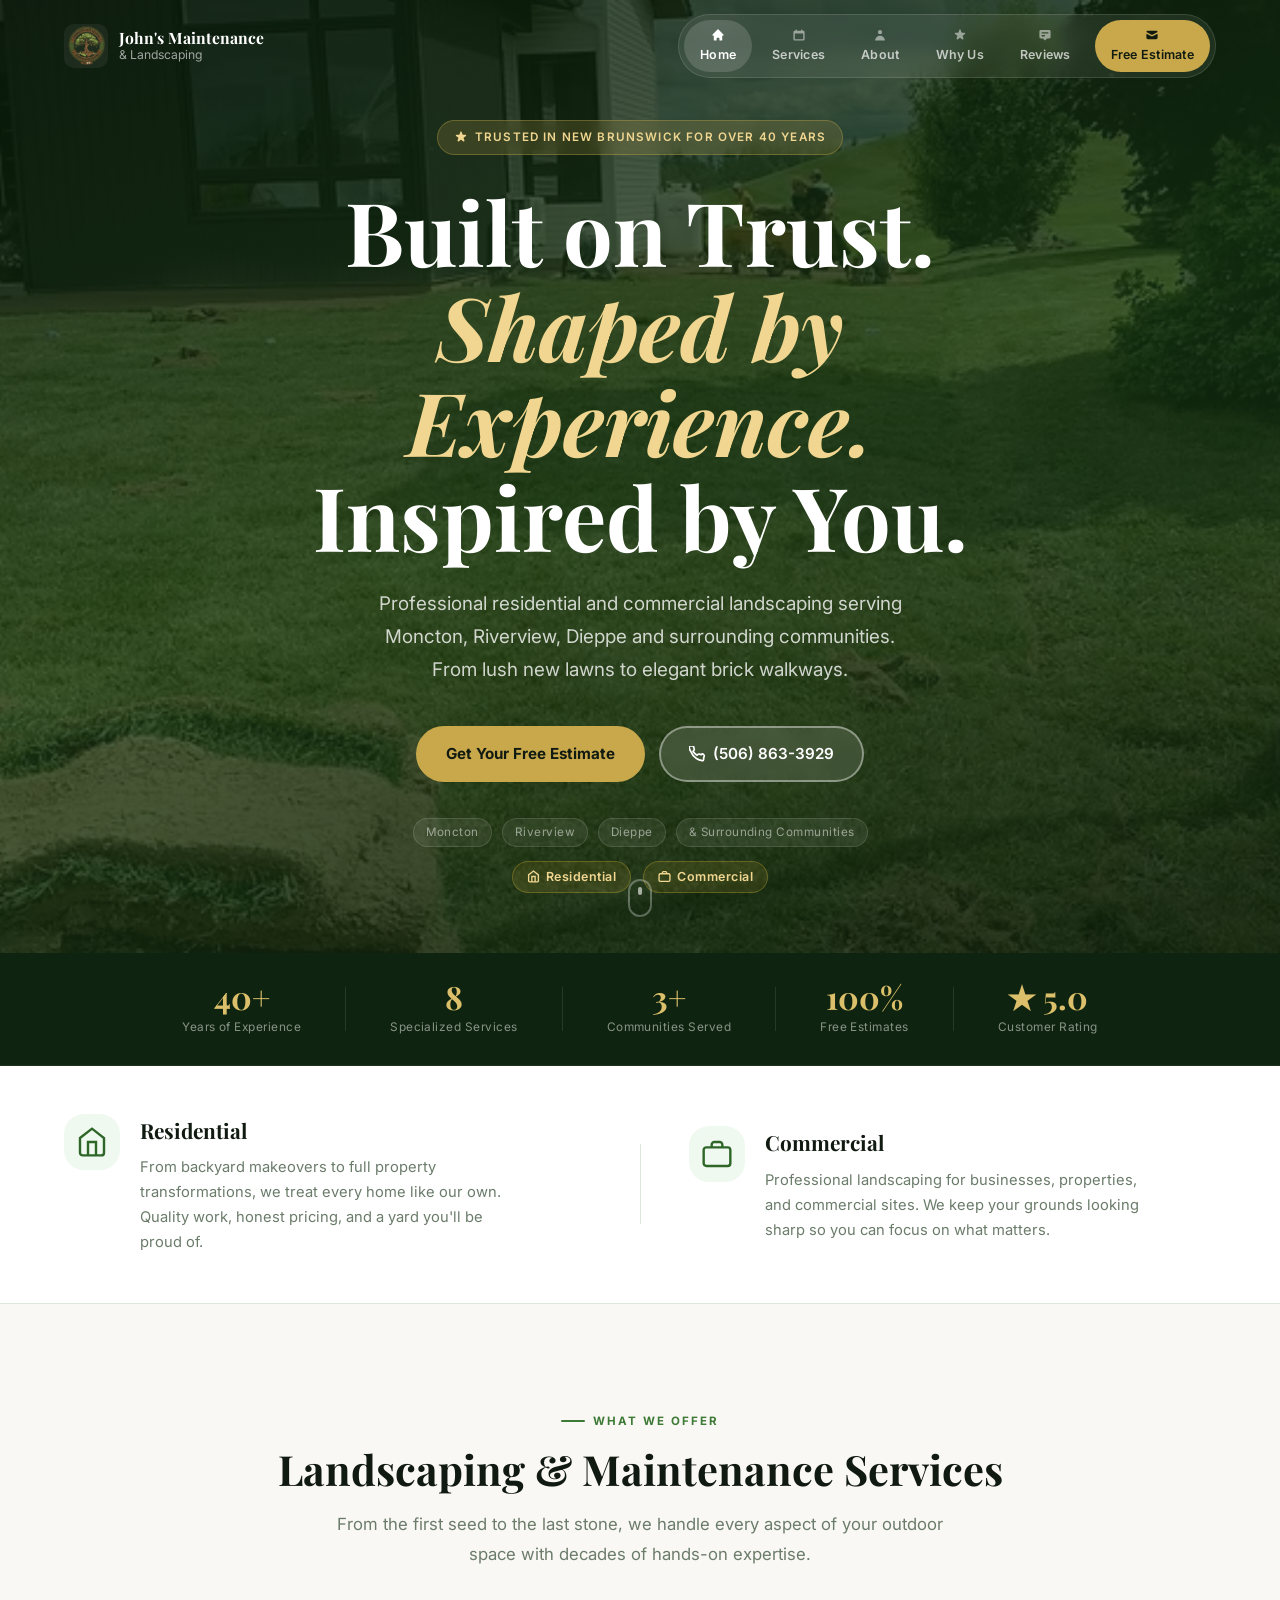
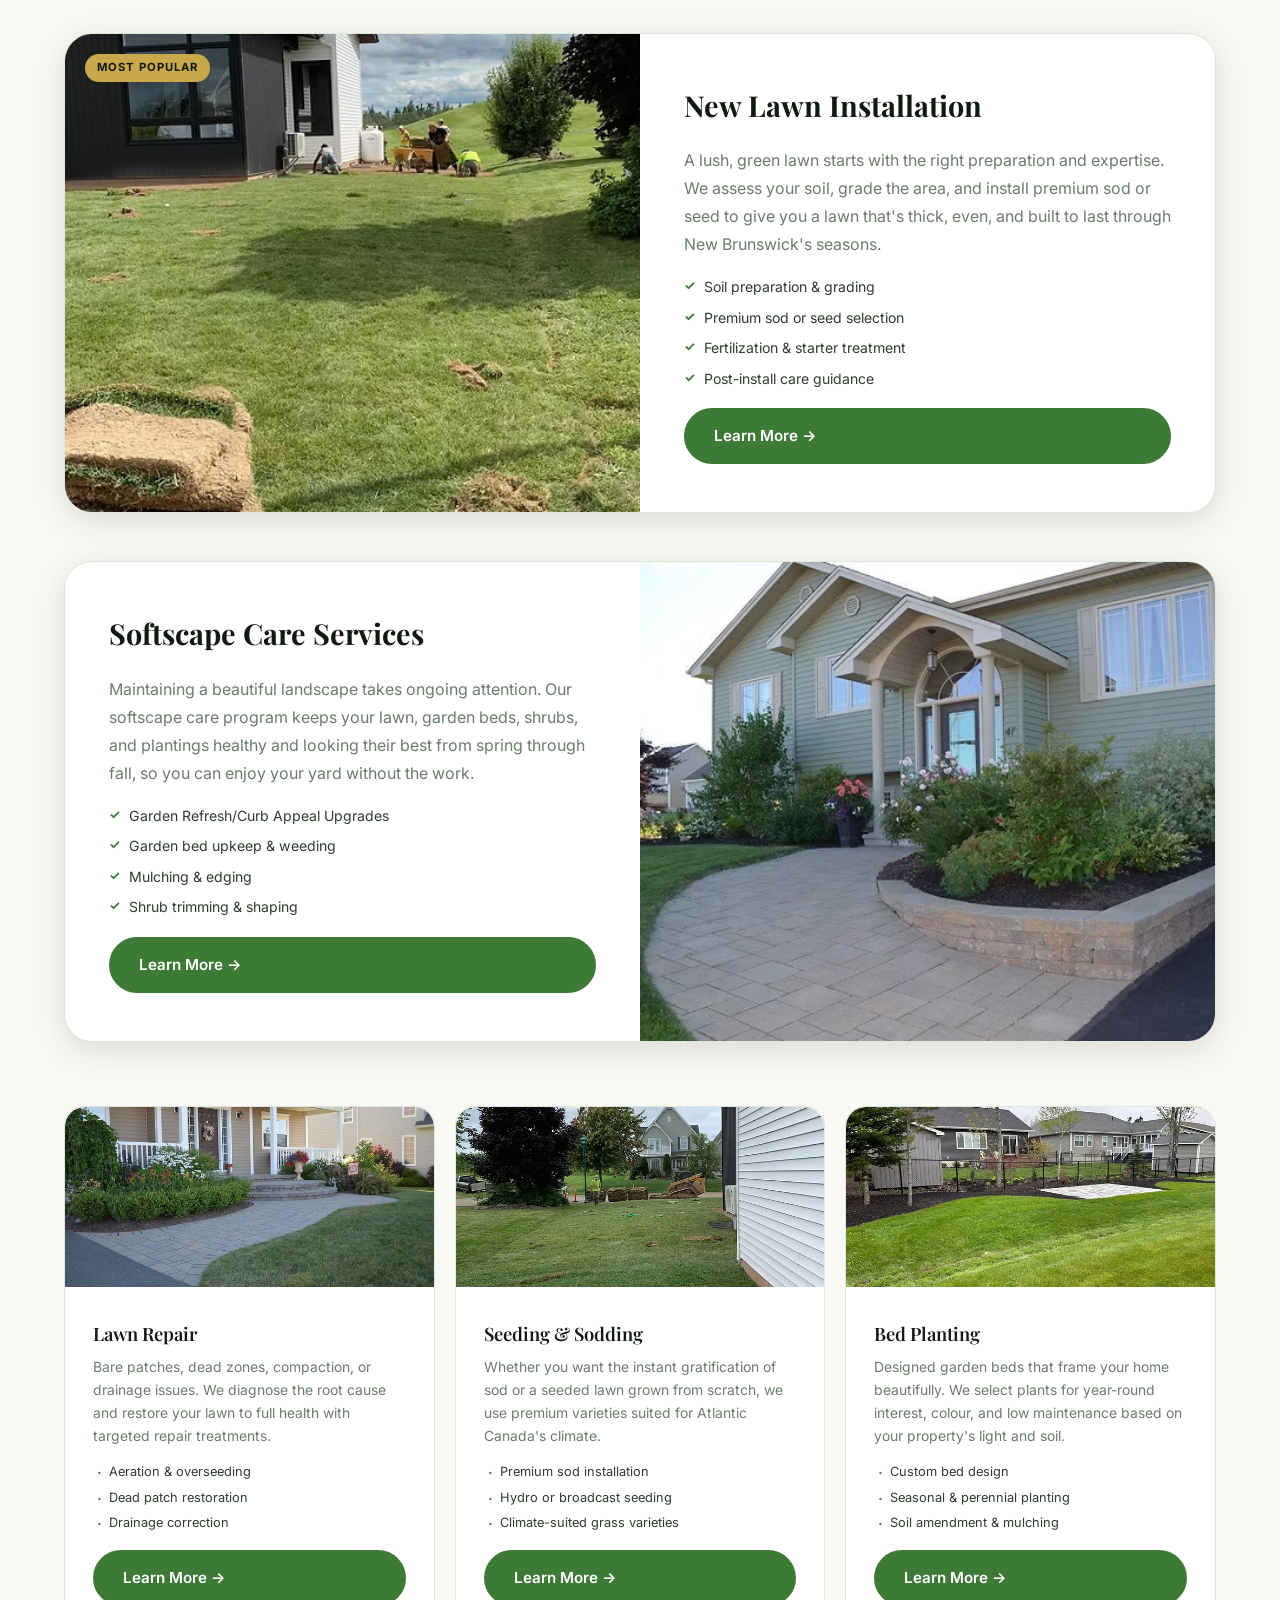
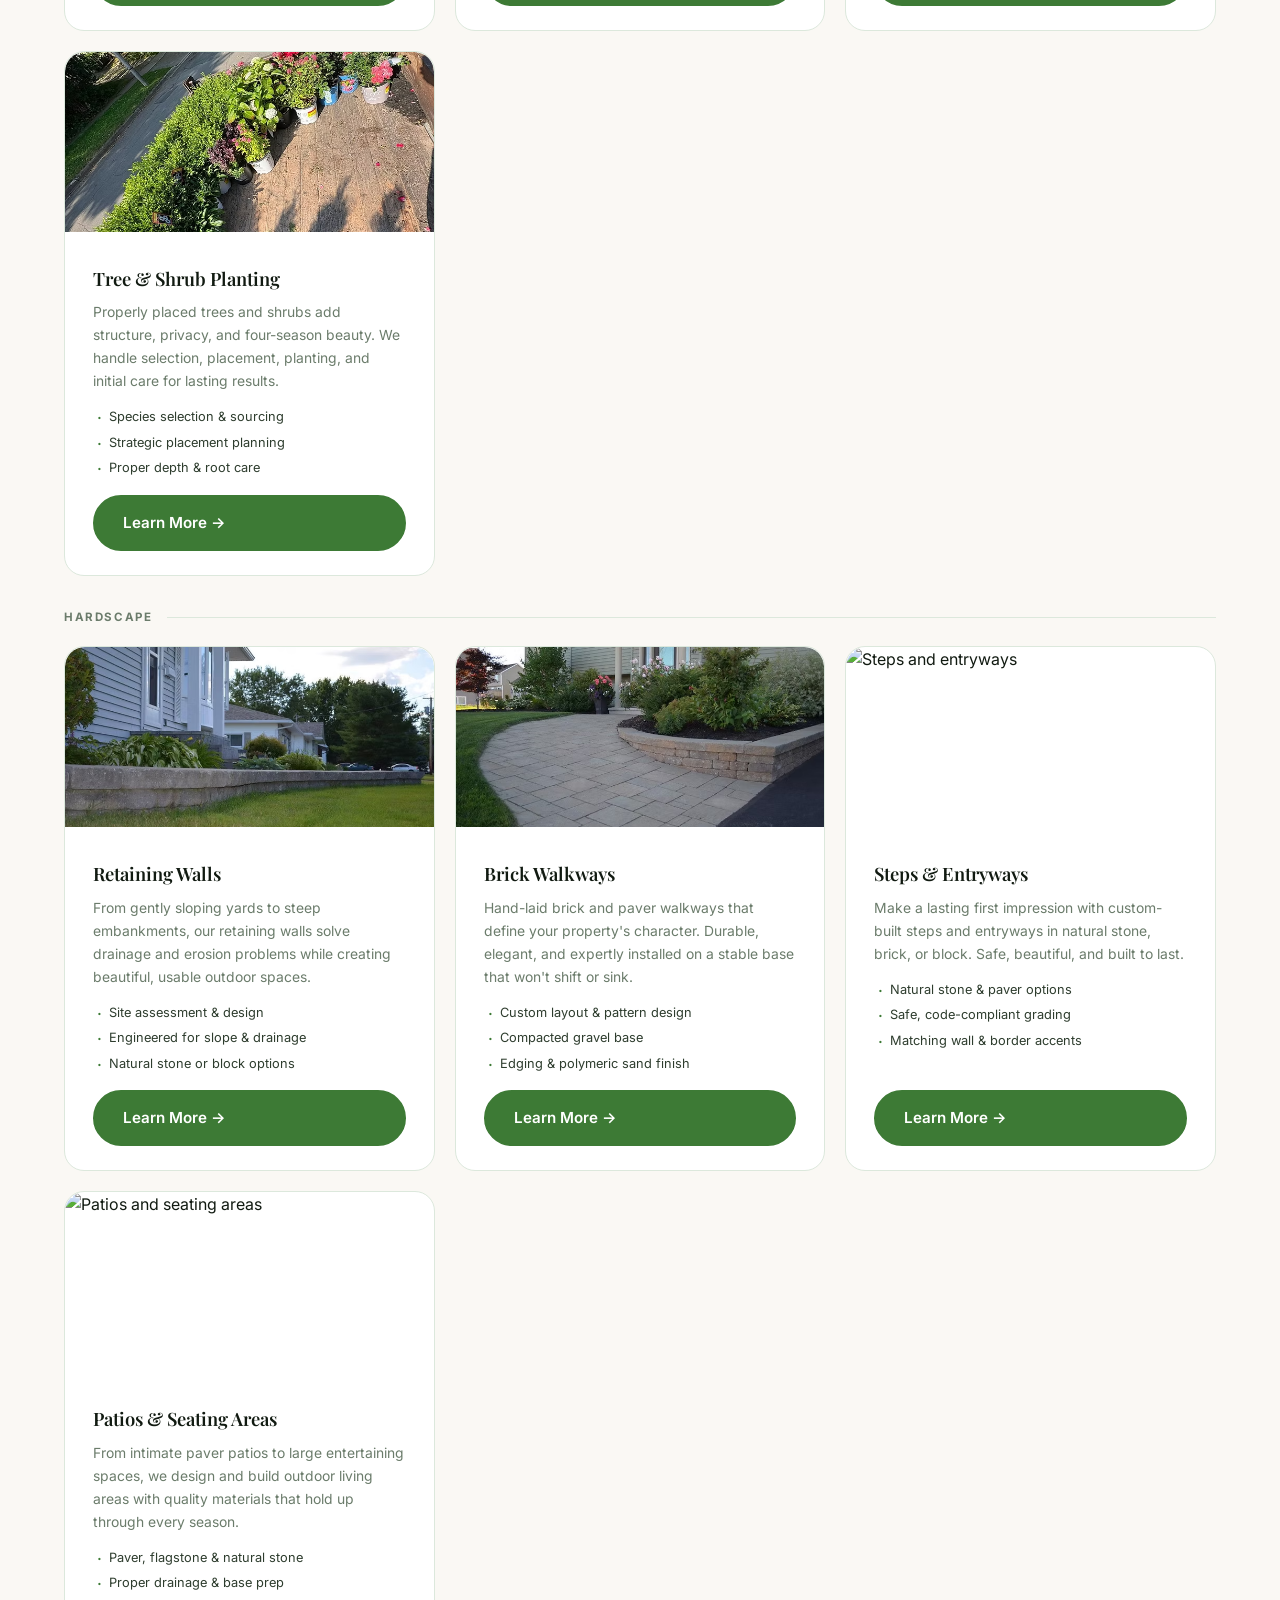
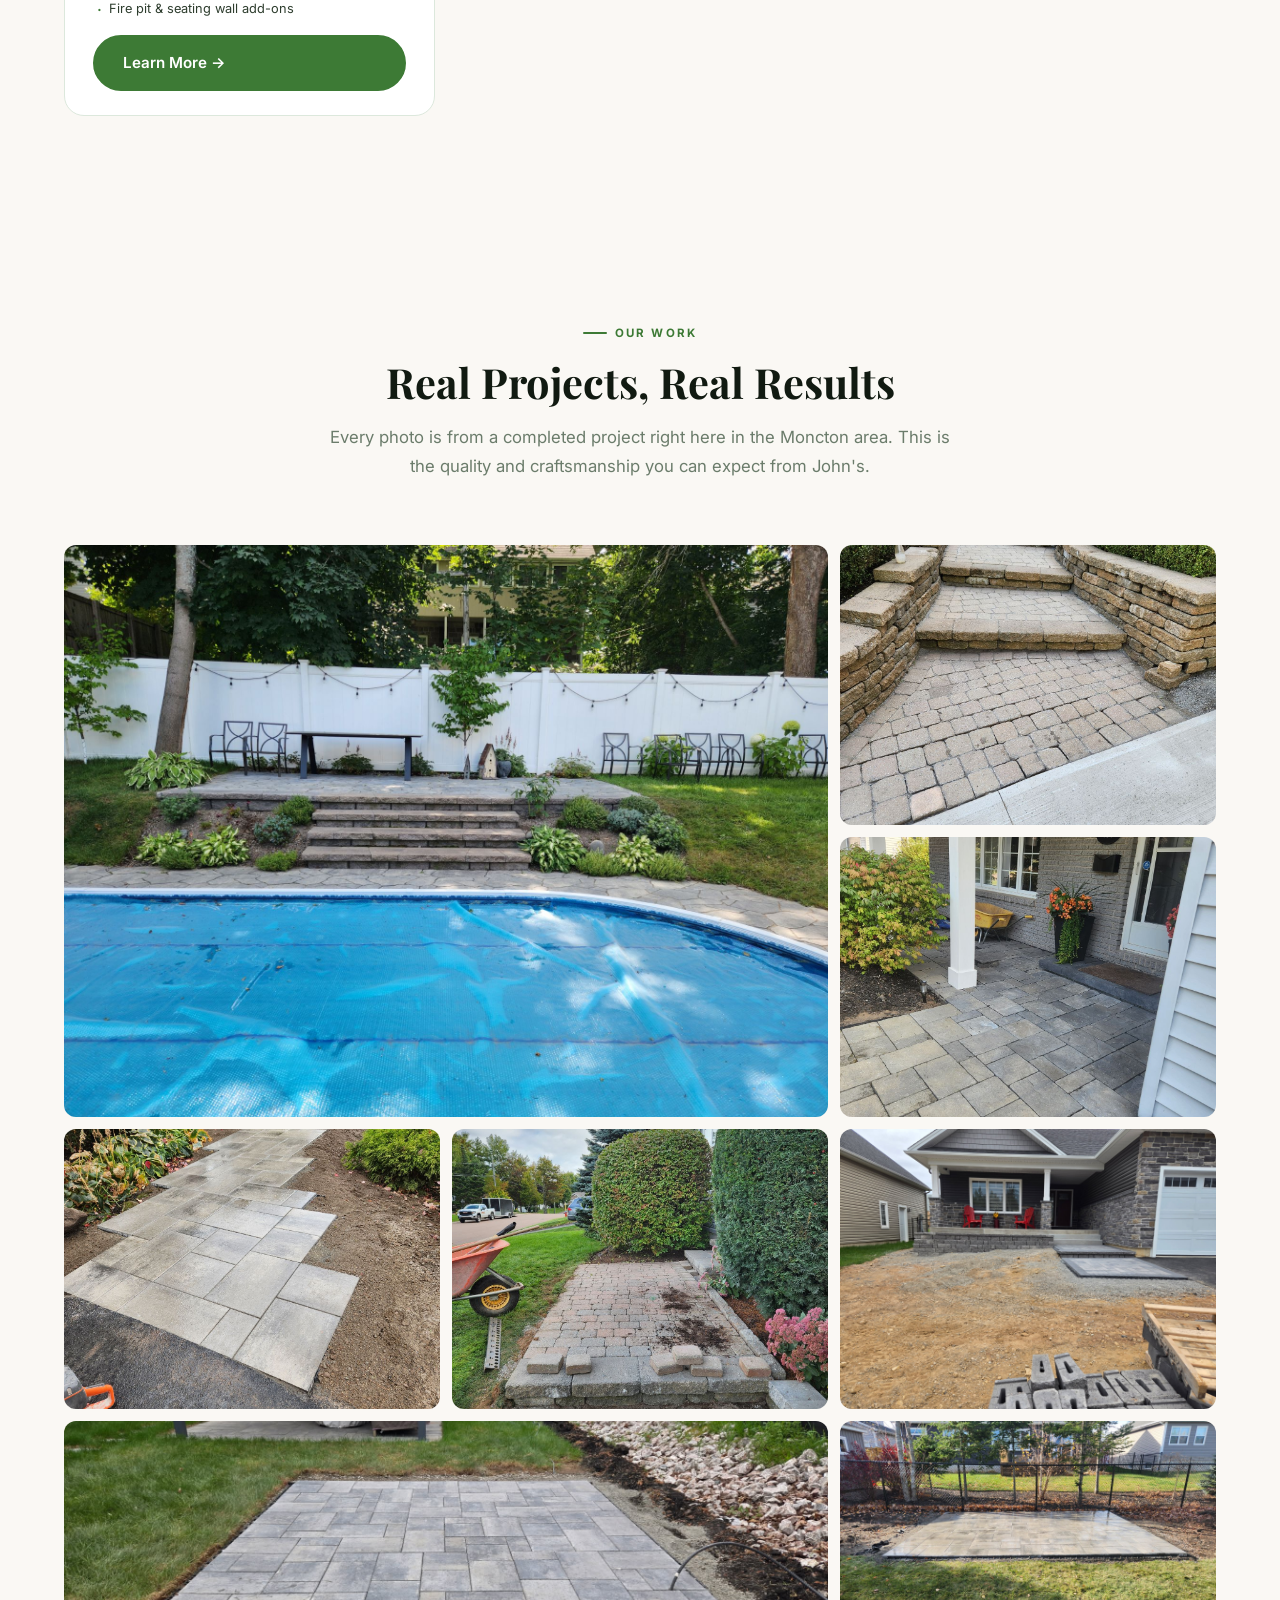
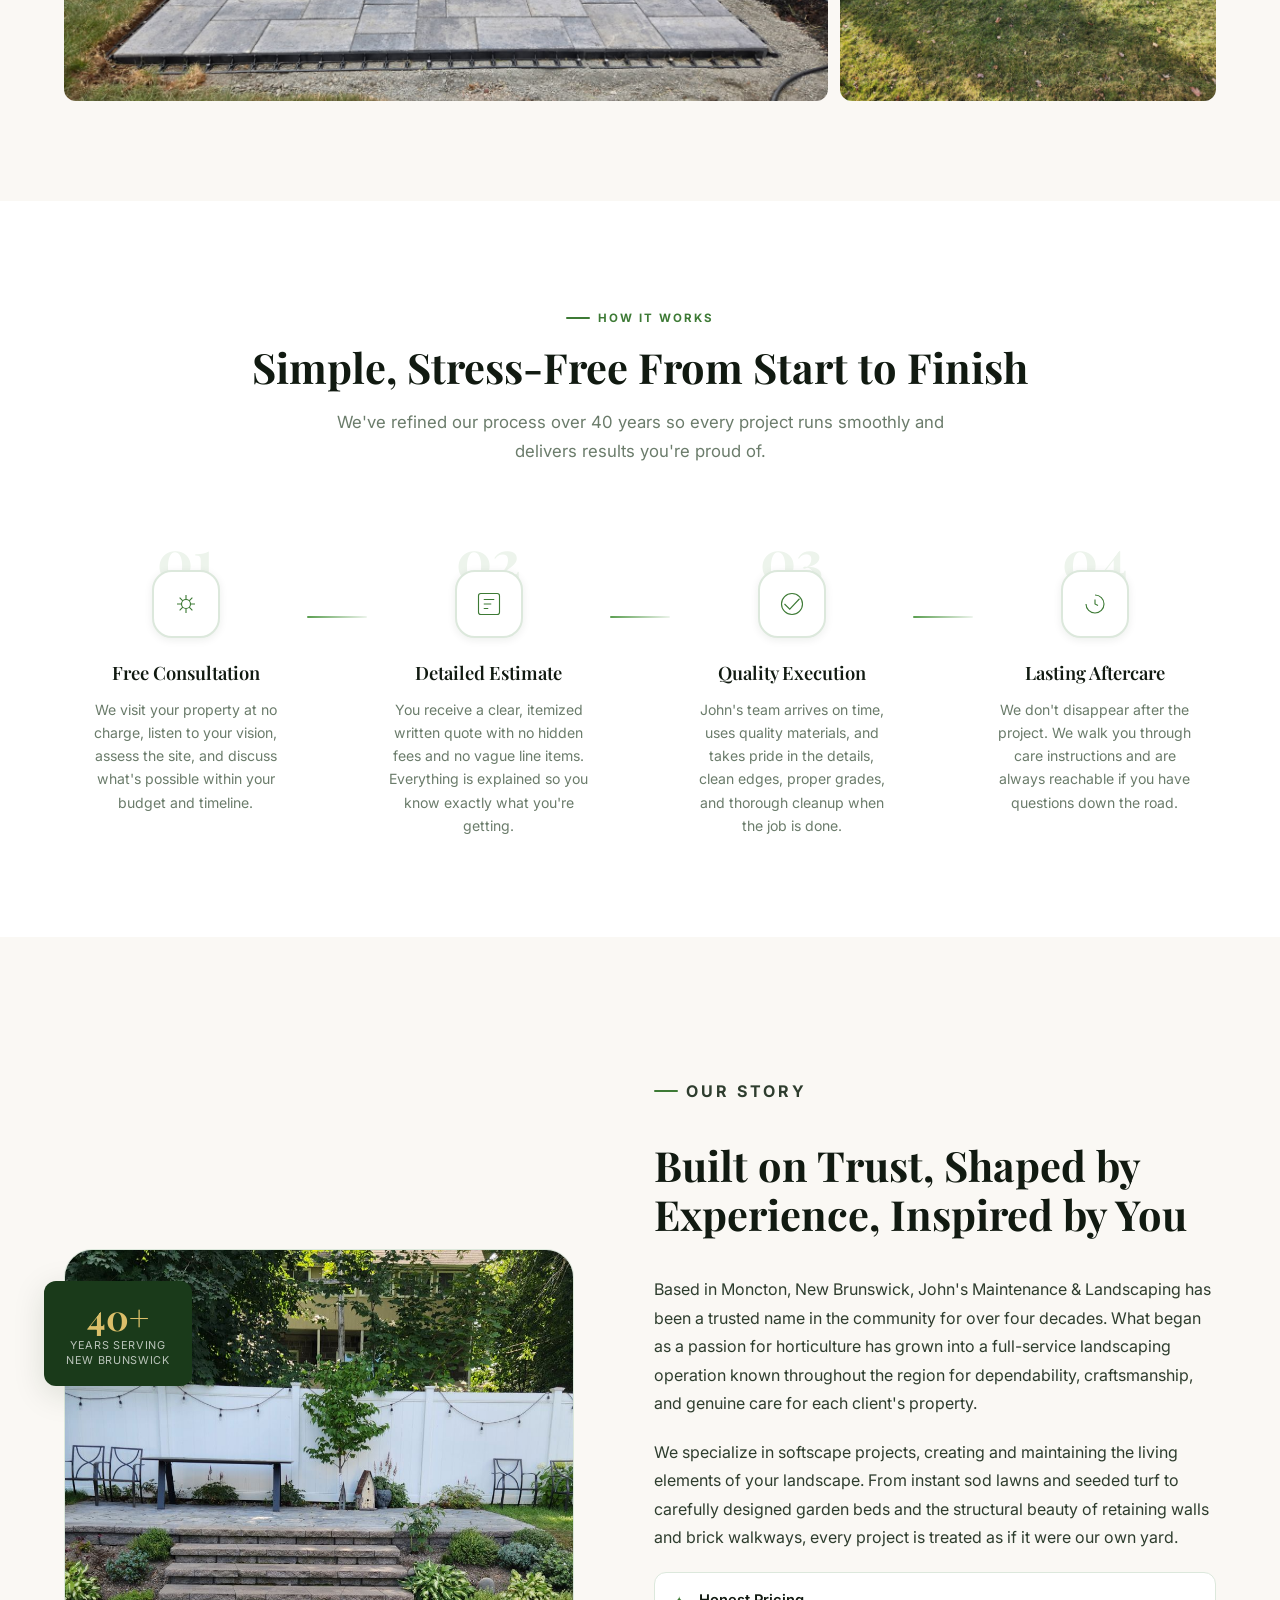
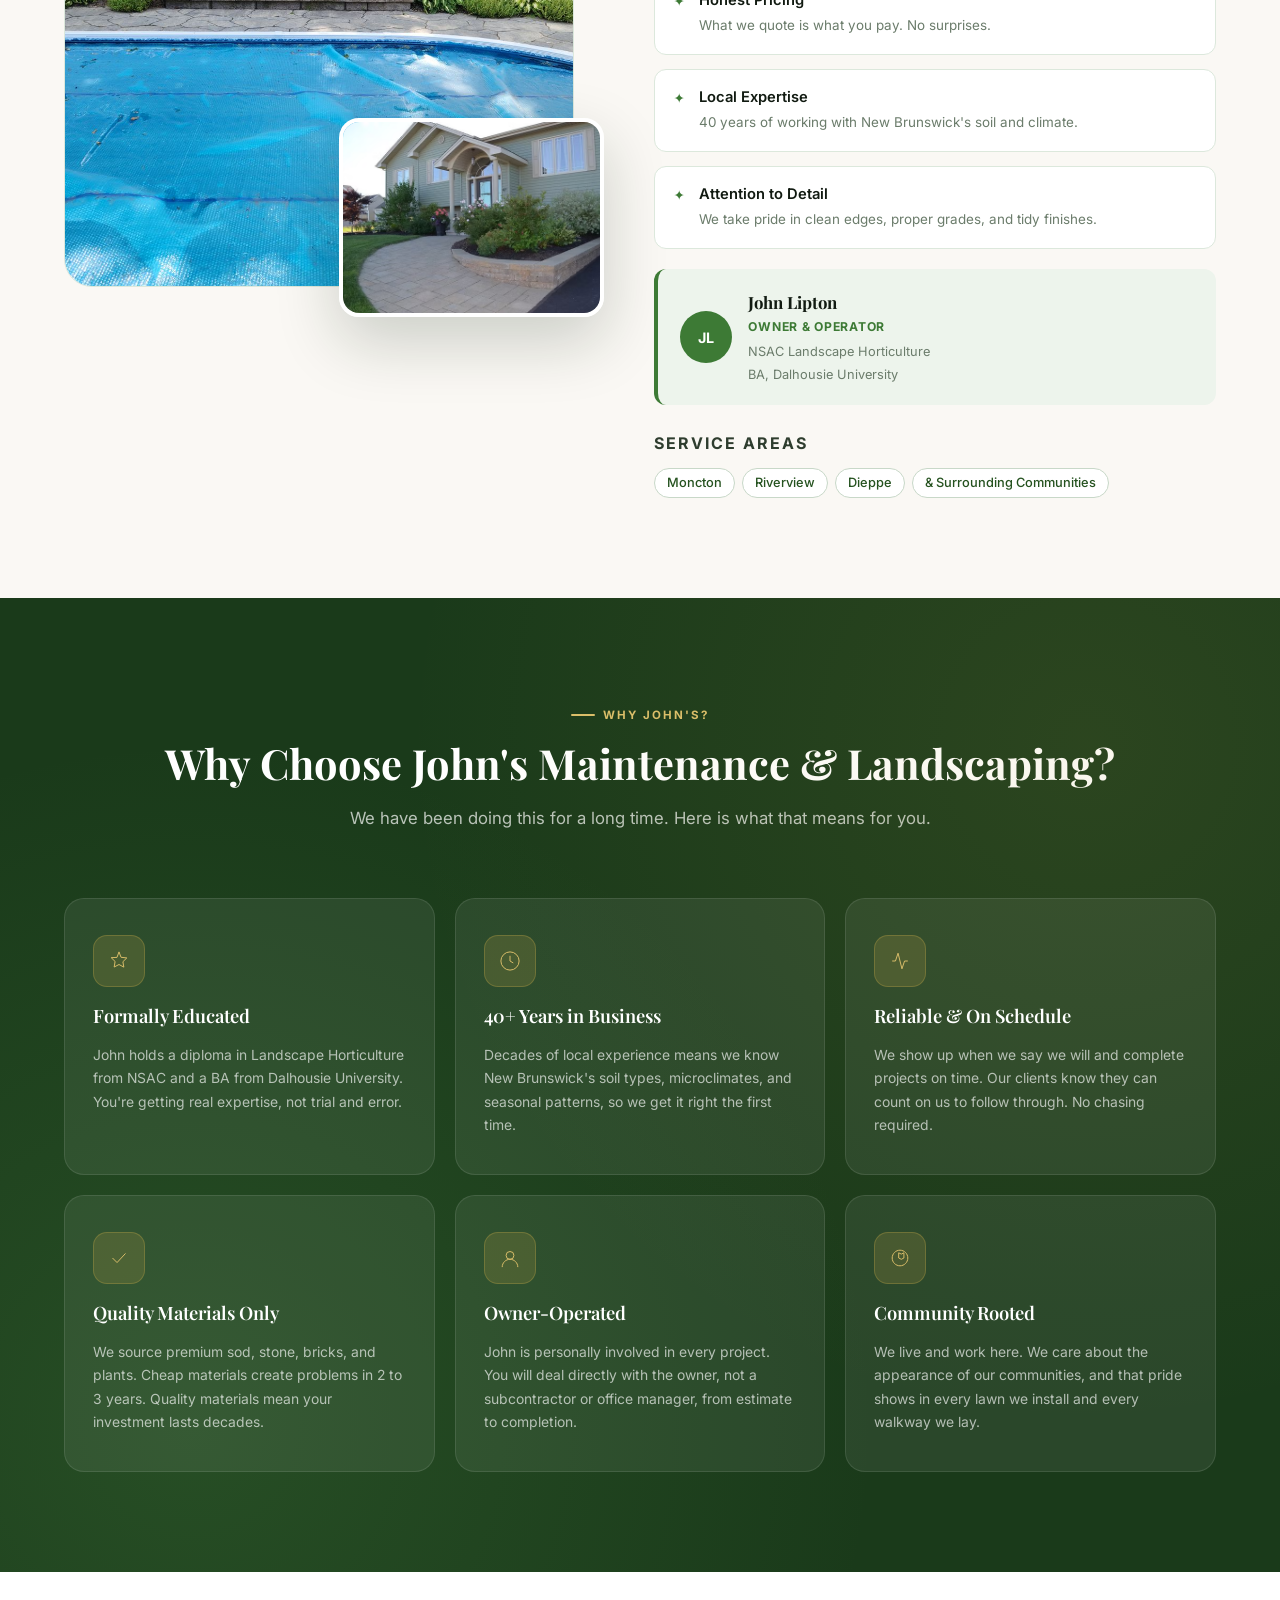
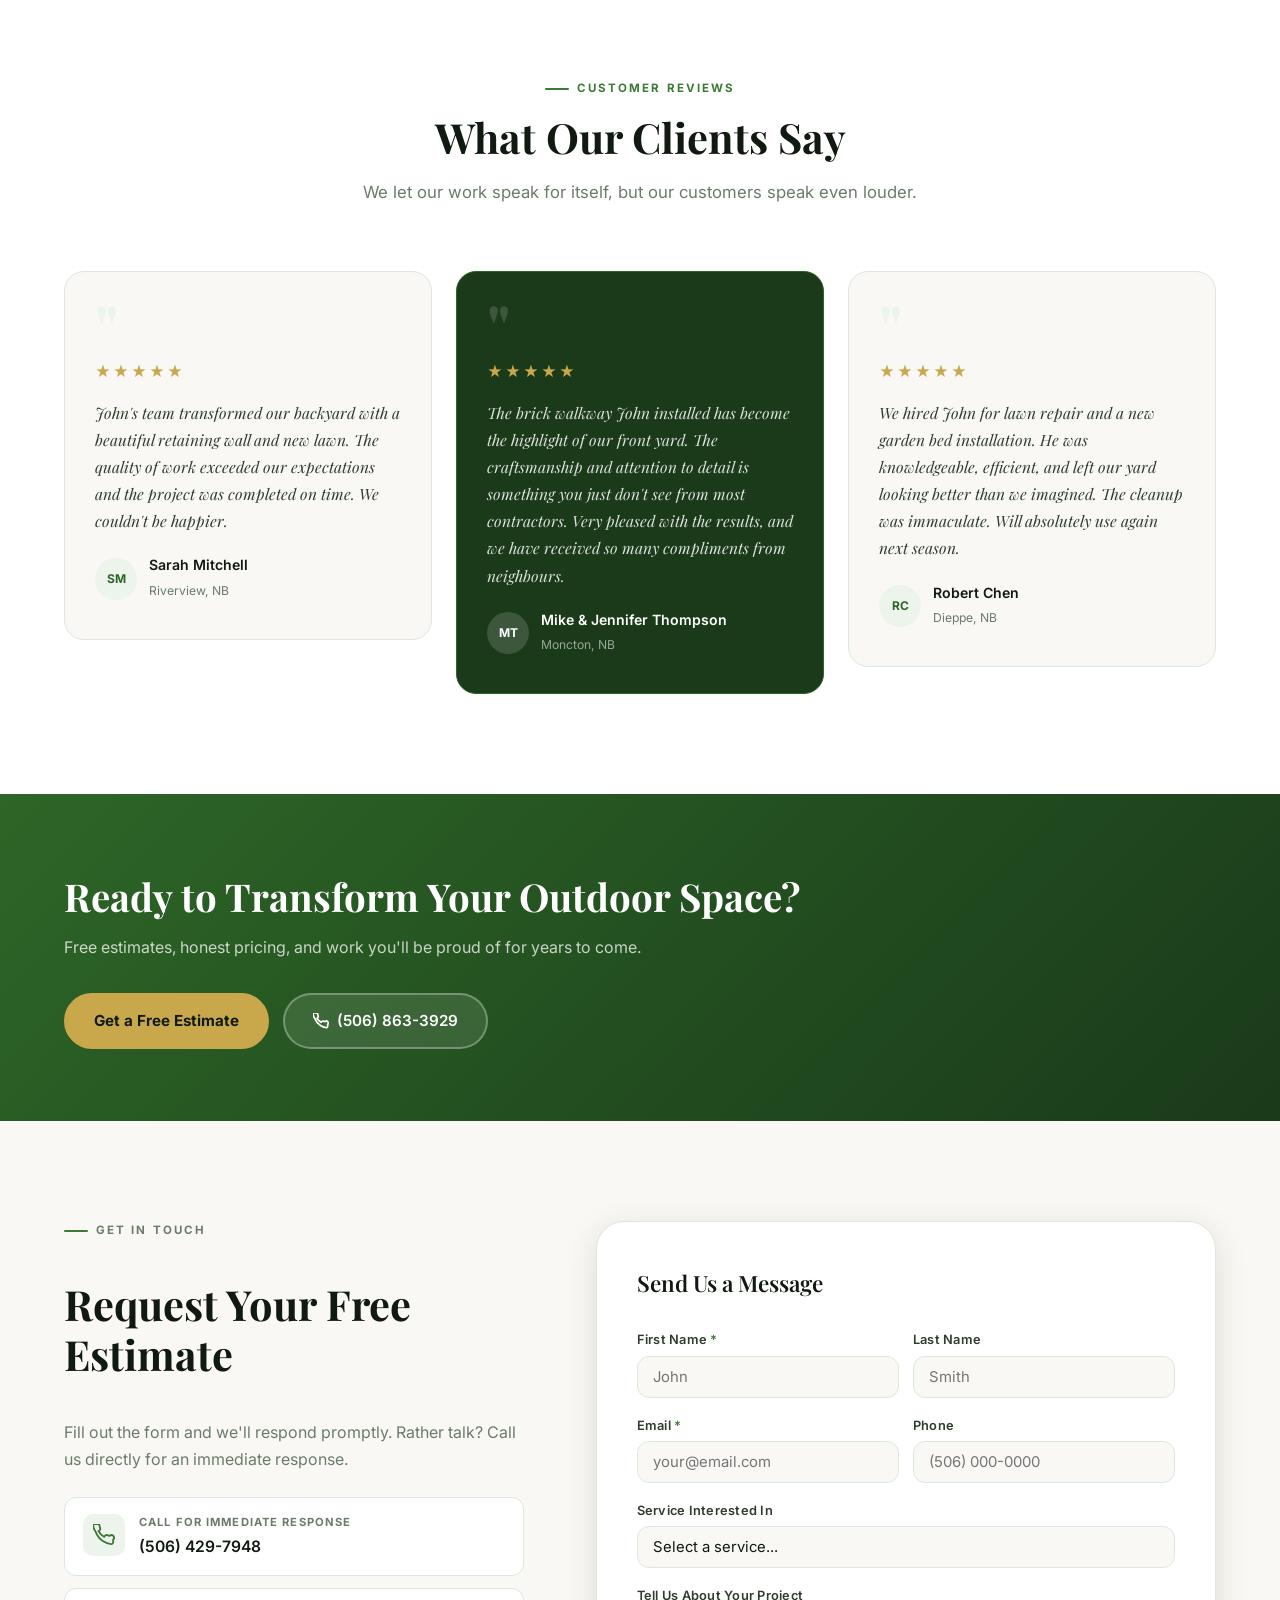
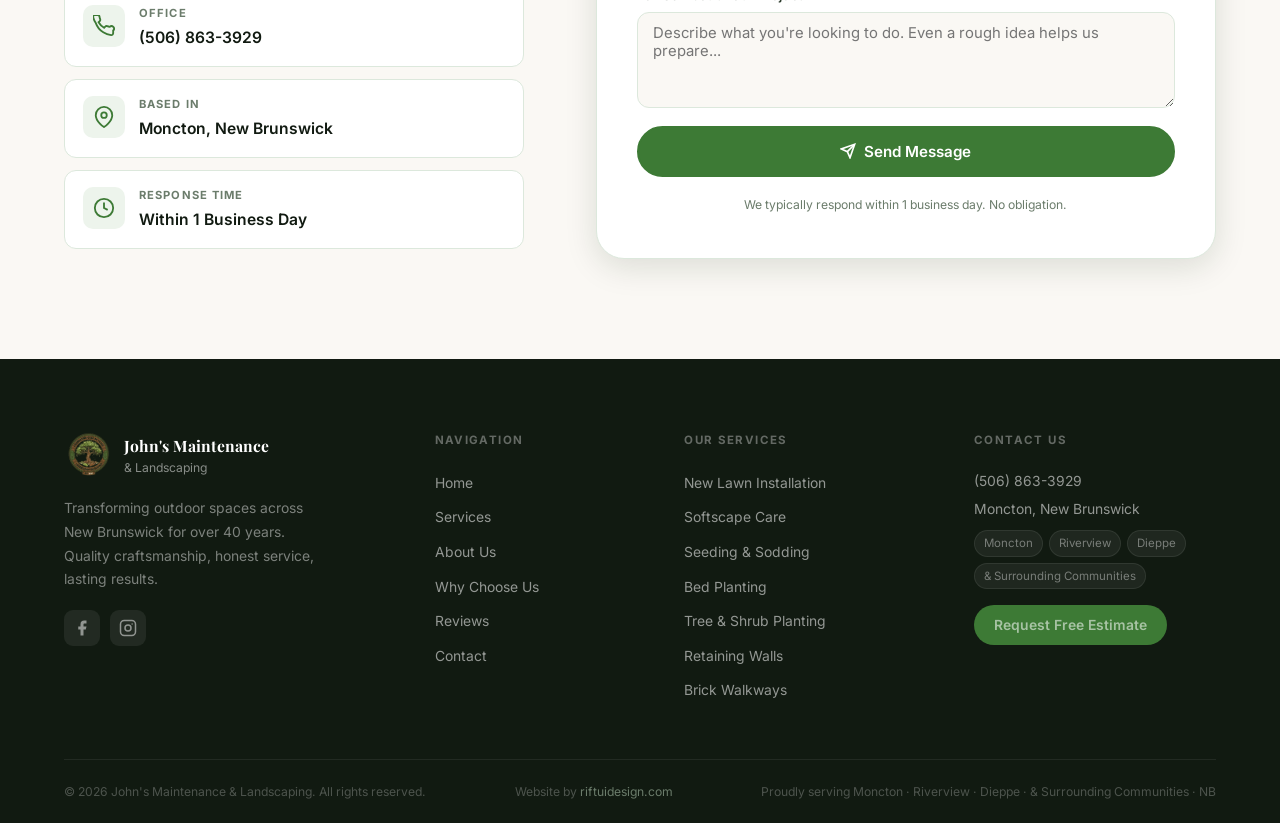
==== index.html @ 5ee64393 "Add real project photo gallery and update about section Adds an 'Our Work' gallery section with all " ====
<!DOCTYPE html>
<html lang="en">
<head>
  <meta charset="UTF-8" /><link rel="icon" type="image/png" href="emblem.png" />
  <meta name="viewport" content="width=device-width, initial-scale=1.0" />
  <title>John's Maintenance & Landscaping | Moncton, NB</title>
  <meta name="description" content="Professional landscaping and maintenance services in Moncton, NB. Over 40 years of experience. Lawn installation, sodding, retaining walls, walkways & more. Call (506) 863-3929." />
  <link rel="preconnect" href="https://fonts.googleapis.com" />
  <link rel="preconnect" href="https://fonts.gstatic.com" crossorigin />
  <link href="https://fonts.googleapis.com/css2?family=Playfair+Display:ital,wght@0,400;0,600;0,700;1,400&family=Inter:wght@300;400;500;600;700&display=swap" rel="stylesheet" />
  <link rel="stylesheet" href="styles.css" />
</head>
<body>

  <!-- ===================== NAVIGATION ===================== -->
  <header class="site-header" id="site-header">
    <div class="nav-wrapper">
      <nav class="nav-container">

        <a href="#home" class="nav-logo">
          <img src="emblem.png" alt="John's Maintenance & Landscaping" class="logo-img" />
          <div class="logo-text">
            <span class="logo-name">John's Maintenance</span>
            <span class="logo-sub">&amp; Landscaping</span>
          </div>
        </a>

        <button class="nav-toggle" id="nav-toggle" aria-label="Toggle menu" aria-expanded="false">
          <span></span><span></span><span></span>
        </button>

        <ul class="nav-links" id="nav-links">
          <li>
            <a href="#home" class="nav-tab" data-tab="home">
              <svg class="tab-icon" viewBox="0 0 20 20" fill="currentColor"><path d="M10.707 2.293a1 1 0 00-1.414 0l-7 7a1 1 0 001.414 1.414L4 10.414V17a1 1 0 001 1h2a1 1 0 001-1v-2a1 1 0 011-1h2a1 1 0 011 1v2a1 1 0 001 1h2a1 1 0 001-1v-6.586l.293.293a1 1 0 001.414-1.414l-7-7z"/></svg>
              <span>Home</span>
            </a>
          </li>
          <li>
            <a href="#services" class="nav-tab" data-tab="services">
              <svg class="tab-icon" viewBox="0 0 20 20" fill="currentColor"><path fill-rule="evenodd" d="M6 2a1 1 0 00-1 1v1H4a2 2 0 00-2 2v10a2 2 0 002 2h12a2 2 0 002-2V6a2 2 0 00-2-2h-1V3a1 1 0 10-2 0v1H7V3a1 1 0 00-1-1zM4 8h12v8H4V8z" clip-rule="evenodd"/></svg>
              <span>Services</span>
            </a>
          </li>
          <li>
            <a href="#about" class="nav-tab" data-tab="about">
              <svg class="tab-icon" viewBox="0 0 20 20" fill="currentColor"><path fill-rule="evenodd" d="M10 9a3 3 0 100-6 3 3 0 000 6zm-7 9a7 7 0 1114 0H3z" clip-rule="evenodd"/></svg>
              <span>About</span>
            </a>
          </li>
          <li>
            <a href="#why-us" class="nav-tab" data-tab="why-us">
              <svg class="tab-icon" viewBox="0 0 20 20" fill="currentColor"><path d="M9.049 2.927c.3-.921 1.603-.921 1.902 0l1.07 3.292a1 1 0 00.95.69h3.462c.969 0 1.371 1.24.588 1.81l-2.8 2.034a1 1 0 00-.364 1.118l1.07 3.292c.3.921-.755 1.688-1.54 1.118l-2.8-2.034a1 1 0 00-1.175 0l-2.8 2.034c-.784.57-1.838-.197-1.539-1.118l1.07-3.292a1 1 0 00-.364-1.118L2.98 8.72c-.783-.57-.38-1.81.588-1.81h3.461a1 1 0 00.951-.69l1.07-3.292z"/></svg>
              <span>Why Us</span>
            </a>
          </li>
          <li>
            <a href="#testimonials" class="nav-tab" data-tab="testimonials">
              <svg class="tab-icon" viewBox="0 0 20 20" fill="currentColor"><path fill-rule="evenodd" d="M18 13V5a2 2 0 00-2-2H4a2 2 0 00-2 2v8a2 2 0 002 2h3l3 3 3-3h3a2 2 0 002-2zM5 7a1 1 0 011-1h8a1 1 0 110 2H6a1 1 0 01-1-1zm1 3a1 1 0 000 2h3a1 1 0 000-2H6z" clip-rule="evenodd"/></svg>
              <span>Reviews</span>
            </a>
          </li>
          <li>
            <a href="#contact" class="nav-tab nav-tab-cta" data-tab="contact">
              <svg class="tab-icon" viewBox="0 0 20 20" fill="currentColor"><path d="M2.003 5.884L10 9.882l7.997-3.998A2 2 0 0016 4H4a2 2 0 00-1.997 1.884z"/><path d="M18 8.118l-8 4-8-4V14a2 2 0 002 2h12a2 2 0 002-2V8.118z"/></svg>
              <span>Free Estimate</span>
            </a>
          </li>
        </ul>

      </nav>
    </div>
  </header>

  <!-- ===================== HERO ===================== -->
  <section class="hero" id="home">
    <div class="hero-bg">
      <img src="proffesionallawninstallation.avif" alt="Professional lawn installation" class="hero-bg-img" />
    </div>
    <div class="hero-overlay"></div>
    <div class="hero-content">
      <div class="hero-badge">
        <svg width="14" height="14" viewBox="0 0 20 20" fill="currentColor"><path d="M9.049 2.927c.3-.921 1.603-.921 1.902 0l1.07 3.292a1 1 0 00.95.69h3.462c.969 0 1.371 1.24.588 1.81l-2.8 2.034a1 1 0 00-.364 1.118l1.07 3.292c.3.921-.755 1.688-1.54 1.118l-2.8-2.034a1 1 0 00-1.175 0l-2.8 2.034c-.784.57-1.838-.197-1.539-1.118l1.07-3.292a1 1 0 00-.364-1.118L2.98 8.72c-.783-.57-.38-1.81.588-1.81h3.461a1 1 0 00.951-.69l1.07-3.292z"/></svg>
        Trusted in New Brunswick for Over 40 Years
      </div>
      <h1 class="hero-title">Built on Trust.<br /><em>Shaped by Experience.</em><br />Inspired by You.</h1>
      <p class="hero-subtitle">Professional residential and commercial landscaping serving Moncton, Riverview, Dieppe and surrounding communities. From lush new lawns to elegant brick walkways.</p>
      <div class="hero-actions">
        <a href="#contact" class="btn btn-gold">Get Your Free Estimate</a>
        <a href="tel:5068633929" class="btn btn-glass">
          <svg width="16" height="16" viewBox="0 0 24 24" fill="none" stroke="currentColor" stroke-width="2.5"><path d="M22 16.92v3a2 2 0 01-2.18 2 19.79 19.79 0 01-8.63-3.07A19.5 19.5 0 013.07 8.81 19.79 19.79 0 01.12 2.2 2 2 0 012.1 0h3a2 2 0 012 1.72c.127.96.361 1.903.7 2.81a2 2 0 01-.45 2.11L6.09 7.91a16 16 0 006 6l1.27-1.27a2 2 0 012.11-.45c.907.339 1.85.573 2.81.7A2 2 0 0122 16.92z"/></svg>
          (506) 863-3929
        </a>
      </div>
      <div class="hero-areas">
        <span>Moncton</span>
        <span>Riverview</span>
        <span>Dieppe</span>
        <span>& Surrounding Communities</span>
      </div>
      <div class="hero-client-types">
        <span class="hero-client-pill">
          <svg width="13" height="13" viewBox="0 0 24 24" fill="none" stroke="currentColor" stroke-width="2.5"><path d="M3 9l9-7 9 7v11a2 2 0 01-2 2H5a2 2 0 01-2-2z"/><polyline points="9 22 9 12 15 12 15 22"/></svg>
          Residential
        </span>
        <span class="hero-client-pill">
          <svg width="13" height="13" viewBox="0 0 24 24" fill="none" stroke="currentColor" stroke-width="2.5"><rect x="2" y="7" width="20" height="14" rx="2"/><path d="M16 7V5a2 2 0 00-2-2h-4a2 2 0 00-2 2v2"/></svg>
          Commercial
        </span>
      </div>
    </div>
    <div class="hero-scroll" aria-hidden="true">
      <div class="scroll-mouse"><div class="scroll-dot"></div></div>
    </div>
  </section>

  <!-- ===================== STATS BAR ===================== -->
  <div class="stats-bar">
    <div class="container">
      <div class="stats-grid">
        <div class="stat">
          <span class="stat-num">40+</span>
          <span class="stat-label">Years of Experience</span>
        </div>
        <div class="stat-sep"></div>
        <div class="stat">
          <span class="stat-num">8</span>
          <span class="stat-label">Specialized Services</span>
        </div>
        <div class="stat-sep"></div>
        <div class="stat">
          <span class="stat-num">3+</span>
          <span class="stat-label">Communities Served</span>
        </div>
        <div class="stat-sep"></div>
        <div class="stat">
          <span class="stat-num">100%</span>
          <span class="stat-label">Free Estimates</span>
        </div>
        <div class="stat-sep"></div>
        <div class="stat">
          <span class="stat-num">★ 5.0</span>
          <span class="stat-label">Customer Rating</span>
        </div>
      </div>
    </div>
  </div>

  <!-- ===================== RESIDENTIAL & COMMERCIAL ===================== -->
  <div class="rc-banner">
    <div class="container">
      <div class="rc-grid">
        <div class="rc-card">
          <div class="rc-icon">
            <svg width="32" height="32" viewBox="0 0 24 24" fill="none" stroke="currentColor" stroke-width="1.8"><path d="M3 9l9-7 9 7v11a2 2 0 01-2 2H5a2 2 0 01-2-2z"/><polyline points="9 22 9 12 15 12 15 22"/></svg>
          </div>
          <div class="rc-text">
            <h3>Residential</h3>
            <p>From backyard makeovers to full property transformations, we treat every home like our own. Quality work, honest pricing, and a yard you'll be proud of.</p>
          </div>
        </div>
        <div class="rc-divider"></div>
        <div class="rc-card">
          <div class="rc-icon">
            <svg width="32" height="32" viewBox="0 0 24 24" fill="none" stroke="currentColor" stroke-width="1.8"><rect x="2" y="7" width="20" height="14" rx="2"/><path d="M16 7V5a2 2 0 00-2-2h-4a2 2 0 00-2 2v2"/></svg>
          </div>
          <div class="rc-text">
            <h3>Commercial</h3>
            <p>Professional landscaping for businesses, properties, and commercial sites. We keep your grounds looking sharp so you can focus on what matters.</p>
          </div>
        </div>
      </div>
    </div>
  </div>

  <!-- ===================== SERVICES ===================== -->
  <section class="services section" id="services">
    <div class="container">
      <div class="section-header">
        <p class="section-eyebrow">What We Offer</p>
        <h2 class="section-title">Landscaping &amp; Maintenance Services</h2>
        <p class="section-subtitle">From the first seed to the last stone, we handle every aspect of your outdoor space with decades of hands-on expertise.</p>
      </div>

      <!-- Featured services with photos -->
      <div class="services-featured">

        <div class="service-featured-card">
          <div class="sfc-image">
            <img src="proffesionallawninstallation.avif" alt="Professional lawn installation" />
            <div class="sfc-tag">Most Popular</div>
          </div>
          <div class="sfc-body">
            <h3>New Lawn Installation</h3>
            <p>A lush, green lawn starts with the right preparation and expertise. We assess your soil, grade the area, and install premium sod or seed to give you a lawn that's thick, even, and built to last through New Brunswick's seasons.</p>
            <ul class="sfc-list">
              <li>Soil preparation &amp; grading</li>
              <li>Premium sod or seed selection</li>
              <li>Fertilization &amp; starter treatment</li>
              <li>Post-install care guidance</li>
            </ul>
            <a href="lawn-installation.html" class="btn btn-primary">Learn More →</a>
          </div>
        </div>

        <div class="service-featured-card service-featured-reverse">
          <div class="sfc-image">
            <img src="sofscapecareservices.avif" alt="Softscape care services" />
          </div>
          <div class="sfc-body">
            <h3>Softscape Care Services</h3>
            <p>Maintaining a beautiful landscape takes ongoing attention. Our softscape care program keeps your lawn, garden beds, shrubs, and plantings healthy and looking their best from spring through fall, so you can enjoy your yard without the work.</p>
            <ul class="sfc-list">
              <li>Garden Refresh/Curb Appeal Upgrades</li>
              <li>Garden bed upkeep &amp; weeding</li>
              <li>Mulching &amp; edging</li>
              <li>Shrub trimming &amp; shaping</li>
            </ul>
            <a href="softscape-care.html" class="btn btn-primary">Learn More →</a>
          </div>
        </div>

      </div>

      <!-- Service cards grid -->
      <div class="services-grid">

        <div class="service-card">
          <div class="service-card-img"><img src="Professional Lawn Repair Services.avif" alt="Lawn repair" /></div>
          <div class="service-card-body">
            <h3>Lawn Repair</h3>
            <p>Bare patches, dead zones, compaction, or drainage issues. We diagnose the root cause and restore your lawn to full health with targeted repair treatments.</p>
            <ul>
              <li>Aeration &amp; overseeding</li>
              <li>Dead patch restoration</li>
              <li>Drainage correction</li>
            </ul>
          </div>
          <a href="lawn-repair.html" class="btn btn-primary">Learn More →</a>
        </div>

        <div class="service-card">
          <div class="service-card-img"><img src="Professional Seeding & Sodding Services.avif" alt="Seeding and sodding" /></div>
          <div class="service-card-body">
            <h3>Seeding &amp; Sodding</h3>
            <p>Whether you want the instant gratification of sod or a seeded lawn grown from scratch, we use premium varieties suited for Atlantic Canada's climate.</p>
            <ul>
              <li>Premium sod installation</li>
              <li>Hydro or broadcast seeding</li>
              <li>Climate-suited grass varieties</li>
            </ul>
          </div>
          <a href="seeding-sodding.html" class="btn btn-primary">Learn More →</a>
        </div>

        <div class="service-card">
          <div class="service-card-img"><img src="Professional Bed Planting Services.avif" alt="Bed planting" /></div>
          <div class="service-card-body">
            <h3>Bed Planting</h3>
            <p>Designed garden beds that frame your home beautifully. We select plants for year-round interest, colour, and low maintenance based on your property's light and soil.</p>
            <ul>
              <li>Custom bed design</li>
              <li>Seasonal &amp; perennial planting</li>
              <li>Soil amendment &amp; mulching</li>
            </ul>
          </div>
          <a href="bed-planting.html" class="btn btn-primary">Learn More →</a>
        </div>

        <div class="service-card">
          <div class="service-card-img"><img src="treeandsrhubplanting.avif" alt="Tree and shrub planting" /></div>
          <div class="service-card-body">
            <h3>Tree &amp; Shrub Planting</h3>
            <p>Properly placed trees and shrubs add structure, privacy, and four-season beauty. We handle selection, placement, planting, and initial care for lasting results.</p>
            <ul>
              <li>Species selection &amp; sourcing</li>
              <li>Strategic placement planning</li>
              <li>Proper depth &amp; root care</li>
            </ul>
          </div>
          <a href="tree-shrub.html" class="btn btn-primary">Learn More →</a>
        </div>


        <div class="service-category-label">
          <span>Hardscape</span>
        </div>

        <div class="service-card">
          <div class="service-card-img"><img src="Professional Retaining Wall Construction.avif" alt="Retaining wall construction" /></div>
          <div class="service-card-body">
            <h3>Retaining Walls</h3>
            <p>From gently sloping yards to steep embankments, our retaining walls solve drainage and erosion problems while creating beautiful, usable outdoor spaces.</p>
            <ul>
              <li>Site assessment &amp; design</li>
              <li>Engineered for slope &amp; drainage</li>
              <li>Natural stone or block options</li>
            </ul>
          </div>
          <a href="retaining-walls.html" class="btn btn-primary">Learn More →</a>
        </div>

        <div class="service-card">
          <div class="service-card-img"><img src="Professional Brick Walkway Installation.avif" alt="Brick walkway installation" /></div>
          <div class="service-card-body">
            <h3>Brick Walkways</h3>
            <p>Hand-laid brick and paver walkways that define your property's character. Durable, elegant, and expertly installed on a stable base that won't shift or sink.</p>
            <ul>
              <li>Custom layout &amp; pattern design</li>
              <li>Compacted gravel base</li>
              <li>Edging &amp; polymeric sand finish</li>
            </ul>
          </div>
          <a href="brick-walkways.html" class="btn btn-primary">Learn More →</a>
        </div>

        <div class="service-card">
          <div class="service-card-img"><img src="steps-entryways.avif" alt="Steps and entryways" /></div>
          <div class="service-card-body">
            <h3>Steps &amp; Entryways</h3>
            <p>Make a lasting first impression with custom-built steps and entryways in natural stone, brick, or block. Safe, beautiful, and built to last.</p>
            <ul>
              <li>Natural stone &amp; paver options</li>
              <li>Safe, code-compliant grading</li>
              <li>Matching wall &amp; border accents</li>
            </ul>
          </div>
          <a href="steps-entryways.html" class="btn btn-primary">Learn More →</a>
        </div>

        <div class="service-card">
          <div class="service-card-img"><img src="patios-seating.avif" alt="Patios and seating areas" /></div>
          <div class="service-card-body">
            <h3>Patios &amp; Seating Areas</h3>
            <p>From intimate paver patios to large entertaining spaces, we design and build outdoor living areas with quality materials that hold up through every season.</p>
            <ul>
              <li>Paver, flagstone &amp; natural stone</li>
              <li>Proper drainage &amp; base prep</li>
              <li>Fire pit &amp; seating wall add-ons</li>
            </ul>
          </div>
          <a href="patios-seating.html" class="btn btn-primary">Learn More →</a>
        </div>

      </div>
    </div>
  </section>

  <!-- ===================== GALLERY ===================== -->
  <section class="gallery section" id="gallery">
    <div class="container">
      <div class="section-header">
        <p class="section-eyebrow">Our Work</p>
        <h2 class="section-title">Real Projects, Real Results</h2>
        <p class="section-subtitle">Every photo is from a completed project right here in the Moncton area. This is the quality and craftsmanship you can expect from John's.</p>
      </div>
      <div class="gallery-grid">
        <div class="gallery-item gallery-item-tall gallery-item-wide">
          <img src="image0000.JPG" alt="Backyard patio with stone steps, garden beds and pool area" loading="lazy" />
        </div>
        <div class="gallery-item">
          <img src="image0000%20(1).JPG" alt="Stone paver walkway and retaining walls at home entrance" loading="lazy" />
        </div>
        <div class="gallery-item">
          <img src="image0000%20(4).JPG" alt="Completed paver entryway at residential home" loading="lazy" />
        </div>
        <div class="gallery-item">
          <img src="image0000%20(2).JPG" alt="Large paver walkway installation" loading="lazy" />
        </div>
        <div class="gallery-item">
          <img src="image0000%20(3).JPG" alt="Paver walkway with steps being installed" loading="lazy" />
        </div>
        <div class="gallery-item">
          <img src="image0000%20(5).JPG" alt="New home with retaining wall and paver steps" loading="lazy" />
        </div>
        <div class="gallery-item gallery-item-wide">
          <img src="image0000%20(6).JPG" alt="Freshly installed backyard paver patio" loading="lazy" />
        </div>
        <div class="gallery-item">
          <img src="image0000%20(7).JPG" alt="Completed paver patio in residential backyard" loading="lazy" />
        </div>
      </div>
    </div>
  </section>

  <!-- ===================== PROCESS ===================== -->
  <section class="process section" id="process">
    <div class="container">
      <div class="section-header">
        <p class="section-eyebrow">How It Works</p>
        <h2 class="section-title">Simple, Stress-Free From Start to Finish</h2>
        <p class="section-subtitle">We've refined our process over 40 years so every project runs smoothly and delivers results you're proud of.</p>
      </div>
      <div class="process-steps">
        <div class="process-step">
          <div class="step-num">01</div>
          <div class="step-icon">
            <svg viewBox="0 0 40 40" fill="none" stroke="currentColor" stroke-width="1.5"><path d="M20 8v6M20 26v6M8 20h6M26 20h6M11.5 11.5l4.24 4.24M24.26 24.26l4.24 4.24M11.5 28.5l4.24-4.24M24.26 15.74l4.24-4.24"/><circle cx="20" cy="20" r="6"/></svg>
          </div>
          <h3>Free Consultation</h3>
          <p>We visit your property at no charge, listen to your vision, assess the site, and discuss what's possible within your budget and timeline.</p>
        </div>
        <div class="process-connector"></div>
        <div class="process-step">
          <div class="step-num">02</div>
          <div class="step-icon">
            <svg viewBox="0 0 40 40" fill="none" stroke="currentColor" stroke-width="1.5"><rect x="6" y="6" width="28" height="28" rx="3"/><path d="M13 14h14M13 20h10M13 26h6"/></svg>
          </div>
          <h3>Detailed Estimate</h3>
          <p>You receive a clear, itemized written quote with no hidden fees and no vague line items. Everything is explained so you know exactly what you're getting.</p>
        </div>
        <div class="process-connector"></div>
        <div class="process-step">
          <div class="step-num">03</div>
          <div class="step-icon">
            <svg viewBox="0 0 40 40" fill="none" stroke="currentColor" stroke-width="1.5"><path d="M10 20l7 7 13-14"/><circle cx="20" cy="20" r="14"/></svg>
          </div>
          <h3>Quality Execution</h3>
          <p>John's team arrives on time, uses quality materials, and takes pride in the details, clean edges, proper grades, and thorough cleanup when the job is done.</p>
        </div>
        <div class="process-connector"></div>
        <div class="process-step">
          <div class="step-num">04</div>
          <div class="step-icon">
            <svg viewBox="0 0 40 40" fill="none" stroke="currentColor" stroke-width="1.5"><path d="M20 8c6.627 0 12 5.373 12 12s-5.373 12-12 12S8 26.627 8 20"/><path d="M20 14v6l4 2"/></svg>
          </div>
          <h3>Lasting Aftercare</h3>
          <p>We don't disappear after the project. We walk you through care instructions and are always reachable if you have questions down the road.</p>
        </div>
      </div>
    </div>
  </section>

  <!-- ===================== ABOUT ===================== -->
  <section class="about section" id="about">
    <div class="container">
      <div class="about-grid">
        <div class="about-visual">
          <div class="about-photo-stack">
            <div class="about-photo-main">
              <img src="image0000.JPG" alt="Completed patio with steps, garden beds and pool area" />
            </div>
            <div class="about-photo-accent">
              <img src="sofscapecareservices.avif" alt="Softscape care" />
            </div>
          </div>
          <div class="about-badge">
            <span class="badge-num">40+</span>
            <span class="badge-label">Years Serving<br />New Brunswick</span>
          </div>
        </div>
        <div class="about-content">
          <p class="section-eyebrow">Our Story</p>
          <h2 class="section-title">Built on Trust, Shaped by Experience, Inspired by You</h2>
          <p>Based in Moncton, New Brunswick, John's Maintenance &amp; Landscaping has been a trusted name in the community for over four decades. What began as a passion for horticulture has grown into a full-service landscaping operation known throughout the region for dependability, craftsmanship, and genuine care for each client's property.</p>
          <p>We specialize in softscape projects, creating and maintaining the living elements of your landscape. From instant sod lawns and seeded turf to carefully designed garden beds and the structural beauty of retaining walls and brick walkways, every project is treated as if it were our own yard.</p>

          <div class="about-values">
            <div class="about-value">
              <div class="value-icon">✦</div>
              <div>
                <strong>Honest Pricing</strong>
                <span>What we quote is what you pay. No surprises.</span>
              </div>
            </div>
            <div class="about-value">
              <div class="value-icon">✦</div>
              <div>
                <strong>Local Expertise</strong>
                <span>40 years of working with New Brunswick's soil and climate.</span>
              </div>
            </div>
            <div class="about-value">
              <div class="value-icon">✦</div>
              <div>
                <strong>Attention to Detail</strong>
                <span>We take pride in clean edges, proper grades, and tidy finishes.</span>
              </div>
            </div>
          </div>

          <div class="owner-profile">
            <div class="owner-avatar">JL</div>
            <div class="owner-text">
              <strong>John Lipton</strong>
              <span>Owner &amp; Operator</span>
              <div class="owner-creds">
                <span>NSAC Landscape Horticulture</span>
                <span>BA, Dalhousie University</span>
              </div>
            </div>
          </div>

          <div class="service-areas">
            <p class="areas-label">Service Areas</p>
            <div class="areas-pills">
              <span>Moncton</span>
              <span>Riverview</span>
              <span>Dieppe</span>
              <span>& Surrounding Communities</span>
            </div>
          </div>
        </div>
      </div>
    </div>
  </section>

  <!-- ===================== WHY CHOOSE US ===================== -->
  <section class="why-us section" id="why-us">
    <div class="why-us-bg"></div>
    <div class="container">
      <div class="section-header">
        <p class="section-eyebrow">Why John's?</p>
        <h2 class="section-title" style="color:#fff;">Why Choose John's Maintenance &amp; Landscaping?</h2>
        <p class="section-subtitle" style="color:rgba(255,255,255,.7);">We have been doing this for a long time. Here is what that means for you.</p>
      </div>
      <div class="why-grid">
        <div class="why-card">
          <div class="why-icon">
            <svg viewBox="0 0 40 40" fill="none" stroke="currentColor" stroke-width="1.5"><path d="M20 6l3.09 8.26L32 15.27l-6 5.84 1.42 8.29L20 25.4l-7.42 3.9L14 20.71 8 14.87l8.91-.41L20 6z"/></svg>
          </div>
          <h3>Formally Educated</h3>
          <p>John holds a diploma in Landscape Horticulture from NSAC and a BA from Dalhousie University. You're getting real expertise, not trial and error.</p>
        </div>
        <div class="why-card">
          <div class="why-icon">
            <svg viewBox="0 0 40 40" fill="none" stroke="currentColor" stroke-width="1.5"><circle cx="20" cy="20" r="14"/><path d="M20 12v8l5 3"/></svg>
          </div>
          <h3>40+ Years in Business</h3>
          <p>Decades of local experience means we know New Brunswick's soil types, microclimates, and seasonal patterns, so we get it right the first time.</p>
        </div>
        <div class="why-card">
          <div class="why-icon">
            <svg viewBox="0 0 40 40" fill="none" stroke="currentColor" stroke-width="1.5"><path d="M8 20h5l4-12 6 24 4-12h5"/></svg>
          </div>
          <h3>Reliable &amp; On Schedule</h3>
          <p>We show up when we say we will and complete projects on time. Our clients know they can count on us to follow through. No chasing required.</p>
        </div>
        <div class="why-card">
          <div class="why-icon">
            <svg viewBox="0 0 40 40" fill="none" stroke="currentColor" stroke-width="1.5"><path d="M10 20l7 7 13-14"/></svg>
          </div>
          <h3>Quality Materials Only</h3>
          <p>We source premium sod, stone, bricks, and plants. Cheap materials create problems in 2 to 3 years. Quality materials mean your investment lasts decades.</p>
        </div>
        <div class="why-card">
          <div class="why-icon">
            <svg viewBox="0 0 40 40" fill="none" stroke="currentColor" stroke-width="1.5"><circle cx="20" cy="16" r="6"/><path d="M8 34c0-6.627 5.373-12 12-12s12 5.373 12 12"/></svg>
          </div>
          <h3>Owner-Operated</h3>
          <p>John is personally involved in every project. You will deal directly with the owner, not a subcontractor or office manager, from estimate to completion.</p>
        </div>
        <div class="why-card">
          <div class="why-icon">
            <svg viewBox="0 0 40 40" fill="none" stroke="currentColor" stroke-width="1.5"><path d="M20 8c6.627 0 12 5.373 12 12s-5.373 12-12 12S8 26.627 8 20s5.373-12 12-12z"/><path d="M26 20l-4 2-4-2v-8l4 2 4-2v8z"/></svg>
          </div>
          <h3>Community Rooted</h3>
          <p>We live and work here. We care about the appearance of our communities, and that pride shows in every lawn we install and every walkway we lay.</p>
        </div>
      </div>
    </div>
  </section>

  <!-- ===================== TESTIMONIALS ===================== -->
  <section class="testimonials section" id="testimonials">
    <div class="container">
      <div class="section-header">
        <p class="section-eyebrow">Customer Reviews</p>
        <h2 class="section-title">What Our Clients Say</h2>
        <p class="section-subtitle">We let our work speak for itself, but our customers speak even louder.</p>
      </div>
      <div class="testimonials-grid">

        <div class="testimonial-card">
          <div class="t-quote">"</div>
          <div class="stars">★★★★★</div>
          <blockquote>John's team transformed our backyard with a beautiful retaining wall and new lawn. The quality of work exceeded our expectations and the project was completed on time. We couldn't be happier.</blockquote>
          <div class="t-author">
            <div class="t-avatar">SM</div>
            <div>
              <strong>Sarah Mitchell</strong>
              <span>Riverview, NB</span>
            </div>
          </div>
        </div>

        <div class="testimonial-card testimonial-featured">
          <div class="t-quote">"</div>
          <div class="stars">★★★★★</div>
          <blockquote>The brick walkway John installed has become the highlight of our front yard. The craftsmanship and attention to detail is something you just don't see from most contractors. Very pleased with the results, and we have received so many compliments from neighbours.</blockquote>
          <div class="t-author">
            <div class="t-avatar">MT</div>
            <div>
              <strong>Mike &amp; Jennifer Thompson</strong>
              <span>Moncton, NB</span>
            </div>
          </div>
        </div>

        <div class="testimonial-card">
          <div class="t-quote">"</div>
          <div class="stars">★★★★★</div>
          <blockquote>We hired John for lawn repair and a new garden bed installation. He was knowledgeable, efficient, and left our yard looking better than we imagined. The cleanup was immaculate. Will absolutely use again next season.</blockquote>
          <div class="t-author">
            <div class="t-avatar">RC</div>
            <div>
              <strong>Robert Chen</strong>
              <span>Dieppe, NB</span>
            </div>
          </div>
        </div>

      </div>
    </div>
  </section>

  <!-- ===================== CTA STRIP ===================== -->
  <section class="cta-strip">
    <div class="container">
      <div class="cta-strip-inner">
        <div class="cta-strip-text">
          <h2>Ready to Transform Your Outdoor Space?</h2>
          <p>Free estimates, honest pricing, and work you'll be proud of for years to come.</p>
        </div>
        <div class="cta-strip-actions">
          <a href="#contact" class="btn btn-gold">Get a Free Estimate</a>
          <a href="tel:5068633929" class="btn btn-glass-dark">
            <svg width="16" height="16" viewBox="0 0 24 24" fill="none" stroke="currentColor" stroke-width="2.5"><path d="M22 16.92v3a2 2 0 01-2.18 2 19.79 19.79 0 01-8.63-3.07A19.5 19.5 0 013.07 8.81 19.79 19.79 0 01.12 2.2 2 2 0 012.1 0h3a2 2 0 012 1.72c.127.96.361 1.903.7 2.81a2 2 0 01-.45 2.11L6.09 7.91a16 16 0 006 6l1.27-1.27a2 2 0 012.11-.45c.907.339 1.85.573 2.81.7A2 2 0 0122 16.92z"/></svg>
            (506) 863-3929
          </a>
        </div>
      </div>
    </div>
  </section>

  <!-- ===================== CONTACT ===================== -->
  <section class="contact section" id="contact">
    <div class="container">
      <div class="contact-grid">

        <div class="contact-info">
          <p class="section-eyebrow">Get in Touch</p>
          <h2 class="section-title">Request Your Free Estimate</h2>
          <p>Fill out the form and we'll respond promptly. Rather talk? Call us directly for an immediate response.</p>

          <div class="contact-cards">
            <a href="tel:5064297948" class="contact-card">
              <div class="cc-icon">
                <svg width="22" height="22" viewBox="0 0 24 24" fill="none" stroke="currentColor" stroke-width="2"><path d="M22 16.92v3a2 2 0 01-2.18 2 19.79 19.79 0 01-8.63-3.07A19.5 19.5 0 013.07 8.81 19.79 19.79 0 01.12 2.2 2 2 0 012.1 0h3a2 2 0 012 1.72c.127.96.361 1.903.7 2.81a2 2 0 01-.45 2.11L6.09 7.91a16 16 0 006 6l1.27-1.27a2 2 0 012.11-.45c.907.339 1.85.573 2.81.7A2 2 0 0122 16.92z"/></svg>
              </div>
              <div>
                <span class="cc-label">Call for Immediate Response</span>
                <span class="cc-value">(506) 429-7948</span>
              </div>
            </a>
            <div class="contact-card">
              <div class="cc-icon">
                <svg width="22" height="22" viewBox="0 0 24 24" fill="none" stroke="currentColor" stroke-width="2"><path d="M22 16.92v3a2 2 0 01-2.18 2 19.79 19.79 0 01-8.63-3.07A19.5 19.5 0 013.07 8.81 19.79 19.79 0 01.12 2.2 2 2 0 012.1 0h3a2 2 0 012 1.72c.127.96.361 1.903.7 2.81a2 2 0 01-.45 2.11L6.09 7.91a16 16 0 006 6l1.27-1.27a2 2 0 012.11-.45c.907.339 1.85.573 2.81.7A2 2 0 0122 16.92z"/></svg>
              </div>
              <div>
                <span class="cc-label">Office</span>
                <span class="cc-value">(506) 863-3929</span>
              </div>
            </div>
            <div class="contact-card">
              <div class="cc-icon">
                <svg width="22" height="22" viewBox="0 0 24 24" fill="none" stroke="currentColor" stroke-width="2"><path d="M21 10c0 7-9 13-9 13s-9-6-9-13a9 9 0 0118 0z"/><circle cx="12" cy="10" r="3"/></svg>
              </div>
              <div>
                <span class="cc-label">Based in</span>
                <span class="cc-value">Moncton, New Brunswick</span>
              </div>
            </div>
            <div class="contact-card">
              <div class="cc-icon">
                <svg width="22" height="22" viewBox="0 0 24 24" fill="none" stroke="currentColor" stroke-width="2"><circle cx="12" cy="12" r="10"/><polyline points="12 6 12 12 16 14"/></svg>
              </div>
              <div>
                <span class="cc-label">Response Time</span>
                <span class="cc-value">Within 1 Business Day</span>
              </div>
            </div>
          </div>
        </div>

        <div class="contact-form-wrap">
          <h3 class="form-title">Send Us a Message</h3>
          <form class="contact-form" id="contact-form">
            <div class="form-row">
              <div class="form-group">
                <label for="first-name">First Name <span class="req">*</span></label>
                <input type="text" id="first-name" name="first_name" placeholder="John" required />
              </div>
              <div class="form-group">
                <label for="last-name">Last Name</label>
                <input type="text" id="last-name" name="last_name" placeholder="Smith" />
              </div>
            </div>
            <div class="form-row">
              <div class="form-group">
                <label for="email">Email <span class="req">*</span></label>
                <input type="email" id="email" name="email" placeholder="your@email.com" required />
              </div>
              <div class="form-group">
                <label for="phone">Phone</label>
                <input type="tel" id="phone" name="phone" placeholder="(506) 000-0000" />
              </div>
            </div>
            <div class="form-group">
              <label for="service">Service Interested In</label>
              <select id="service" name="service">
                <option value="">Select a service...</option>
                <option>New Lawn Installation</option>
                <option>Softscape Care</option>
                <option>Lawn Repair</option>
                <option>Seeding &amp; Sodding</option>
                <option>Bed Planting</option>
                <option>Tree &amp; Shrub Planting</option>
                <option>Retaining Wall</option>
                <option>Brick Walkway</option>
                <option>Multiple Services / Not Sure</option>
              </select>
            </div>
            <div class="form-group">
              <label for="message">Tell Us About Your Project</label>
              <textarea id="message" name="message" rows="4" placeholder="Describe what you're looking to do. Even a rough idea helps us prepare..."></textarea>
            </div>
            <button type="submit" class="btn btn-primary btn-full">
              <svg width="16" height="16" viewBox="0 0 24 24" fill="none" stroke="currentColor" stroke-width="2.5"><line x1="22" y1="2" x2="11" y2="13"/><polygon points="22 2 15 22 11 13 2 9 22 2"/></svg>
              Send Message
            </button>
            <p class="form-note">We typically respond within 1 business day. No obligation.</p>
          </form>
        </div>

      </div>
    </div>
  </section>

  <!-- ===================== FOOTER ===================== -->
  <footer class="site-footer">
    <div class="container">
      <div class="footer-grid">
        <div class="footer-brand">
          <div class="footer-logo-wrap">
            <img src="emblem.png" alt="John's Maintenance & Landscaping" class="footer-logo" />
            <div>
              <span class="footer-name">John's Maintenance</span>
              <span class="footer-sub">&amp; Landscaping</span>
            </div>
          </div>
          <p>Transforming outdoor spaces across New Brunswick for over 40 years. Quality craftsmanship, honest service, lasting results.</p>
          <div class="social-row">
            <a href="https://www.facebook.com/p/Johns-Maintenance-and-Landscaping-100057428621059/" class="social-btn" aria-label="Facebook" target="_blank" rel="noopener">
              <svg width="18" height="18" viewBox="0 0 24 24" fill="currentColor"><path d="M18 2h-3a5 5 0 00-5 5v3H7v4h3v8h4v-8h3l1-4h-4V7a1 1 0 011-1h3z"/></svg>
            </a>
            <a href="https://www.instagram.com/johnsmaintenanceandlandscaping" target="_blank" rel="noopener" class="social-btn" aria-label="Instagram">
              <svg width="18" height="18" viewBox="0 0 24 24" fill="none" stroke="currentColor" stroke-width="2"><rect x="2" y="2" width="20" height="20" rx="5"/><circle cx="12" cy="12" r="4"/><circle cx="17.5" cy="6.5" r="1" fill="currentColor" stroke="none"/></svg>
            </a>
          </div>
        </div>
        <div class="footer-col">
          <h4>Navigation</h4>
          <ul>
            <li><a href="#home">Home</a></li>
            <li><a href="#services">Services</a></li>
            <li><a href="#about">About Us</a></li>
            <li><a href="#why-us">Why Choose Us</a></li>
            <li><a href="#testimonials">Reviews</a></li>
            <li><a href="#contact">Contact</a></li>
          </ul>
        </div>
        <div class="footer-col">
          <h4>Our Services</h4>
          <ul>
            <li><a href="#services">New Lawn Installation</a></li>
            <li><a href="#services">Softscape Care</a></li>
            <li><a href="#services">Seeding &amp; Sodding</a></li>
            <li><a href="#services">Bed Planting</a></li>
            <li><a href="#services">Tree &amp; Shrub Planting</a></li>
            <li><a href="#services">Retaining Walls</a></li>
            <li><a href="#services">Brick Walkways</a></li>
          </ul>
        </div>
        <div class="footer-col">
          <h4>Contact Us</h4>
          <p class="fc-item"><a href="tel:5068633929">(506) 863-3929</a></p>
          <p class="fc-item">Moncton, New Brunswick</p>
          <div class="fc-areas">
            <span>Moncton</span>
            <span>Riverview</span>
            <span>Dieppe</span>
            <span>& Surrounding Communities</span>
          </div>
          <a href="#contact" class="btn-footer-cta">Request Free Estimate</a>
        </div>
      </div>
      <div class="footer-bottom">
        <p>&copy; 2026 John's Maintenance &amp; Landscaping. All rights reserved.</p>
        <p>Website by <a href="https://riftuidesign.com" target="_blank" rel="noopener" style="color:var(--ink-400);text-decoration:none;">riftuidesign.com</a></p><p>Proudly serving Moncton &middot; Riverview &middot; Dieppe &middot; &amp; Surrounding Communities &middot; NB</p>
      </div>
    </div>
  </footer>

  <script src="script.js"></script>
</body>
</html>
---- styles.css ----
/* ============================================================
   JOHN'S MAINTENANCE & LANDSCAPING — styles.css
   ============================================================ */

:root {
  --green-900:  #0f2410;
  --green-800:  #1a3a1a;
  --green-700:  #25521f;
  --green-600:  #2d6627;
  --green-500:  #3d7a35;
  --green-400:  #5a9e50;
  --green-100:  #edf4ec;
  --gold-500:   #c8a84b;
  --gold-400:   #dbbf6a;
  --gold-300:   #f0d690;
  --cream:      #faf8f4;
  --white:      #ffffff;
  --ink-900:    #111a11;
  --ink-700:    #2e3d2e;
  --ink-400:    #6b7c6b;
  --ink-200:    #c8d8c8;
  --ink-100:    #e8f0e8;
  --border:     #dce8dc;
  --sh-sm:      0 2px 8px rgba(15,36,16,.08);
  --sh-md:      0 8px 32px rgba(15,36,16,.13);
  --sh-lg:      0 24px 64px rgba(15,36,16,.2);
  --r:          12px;
  --r-lg:       20px;
  --r-xl:       28px;
  --ease:       cubic-bezier(.4,0,.2,1);
  --t:          0.28s var(--ease);
  --ff-serif:   'Playfair Display', Georgia, serif;
  --ff-sans:    'Inter', system-ui, sans-serif;
}

/* ---- Reset ---- */
*, *::before, *::after { box-sizing: border-box; margin: 0; padding: 0; }
html { scroll-behavior: smooth; }
body { font-family: var(--ff-sans); color: var(--ink-900); background: var(--white); line-height: 1.6; -webkit-font-smoothing: antialiased; }
img { display: block; max-width: 100%; height: auto; }
a { text-decoration: none; color: inherit; }
ul { list-style: none; }

/* ---- Layout ---- */
.container { max-width: 1200px; margin: 0 auto; padding: 0 24px; }
.section { padding: 100px 0; }

/* ---- Typography helpers ---- */
.section-eyebrow {
  display: inline-flex;
  align-items: center;
  gap: 8px;
  font-size: 0.72rem;
  font-weight: 700;
  letter-spacing: 0.18em;
  text-transform: uppercase;
  color: var(--green-500);
  margin-bottom: 14px;
}
.section-eyebrow::before {
  content: '';
  display: inline-block;
  width: 24px;
  height: 2px;
  background: var(--green-500);
  border-radius: 2px;
}
.section-title {
  font-family: var(--ff-serif);
  font-size: clamp(1.8rem, 3.5vw, 2.6rem);
  font-weight: 700;
  color: var(--ink-900);
  line-height: 1.2;
  margin-bottom: 16px;
}
.section-subtitle {
  font-size: 1.05rem;
  color: var(--ink-400);
  line-height: 1.75;
  max-width: 620px;
}
.section-header { text-align: center; margin: 0 auto 64px; }
.section-header .section-eyebrow { display: inline-flex; }
.section-header .section-subtitle { margin: 0 auto; }

/* ---- Buttons ---- */
.btn {
  display: inline-flex;
  align-items: center;
  gap: 8px;
  padding: 14px 28px;
  border-radius: 50px;
  font-family: var(--ff-sans);
  font-size: 0.95rem;
  font-weight: 600;
  cursor: pointer;
  border: 2px solid transparent;
  transition: var(--t);
  white-space: nowrap;
}
.btn-primary {
  background: var(--green-500);
  color: var(--white);
  border-color: var(--green-500);
}
.btn-primary:hover { background: var(--green-800); border-color: var(--green-800); transform: translateY(-2px); box-shadow: 0 8px 24px rgba(61,122,53,.35); }

.btn-gold {
  background: var(--gold-500);
  color: var(--ink-900);
  border-color: var(--gold-500);
  font-weight: 700;
}
.btn-gold:hover { background: var(--gold-300); border-color: var(--gold-300); transform: translateY(-2px); box-shadow: 0 8px 24px rgba(200,168,75,.4); }

.btn-glass {
  background: rgba(255,255,255,.12);
  color: var(--white);
  border-color: rgba(255,255,255,.4);
  backdrop-filter: blur(8px);
}
.btn-glass:hover { background: rgba(255,255,255,.22); border-color: rgba(255,255,255,.7); transform: translateY(-2px); }

.btn-glass-dark {
  background: rgba(255,255,255,.1);
  color: var(--white);
  border-color: rgba(255,255,255,.3);
}
.btn-glass-dark:hover { background: rgba(255,255,255,.2); border-color: rgba(255,255,255,.6); transform: translateY(-2px); }

.btn-full { width: 100%; justify-content: center; }

/* ============================================================
   HEADER / NAV TABS
   ============================================================ */
.site-header {
  position: fixed;
  top: 0; left: 0; right: 0;
  z-index: 1000;
  padding: 12px 0 0;
  transition: var(--t);
}
.site-header.scrolled {
  padding: 0;
  background: rgba(15,36,16,.96);
  backdrop-filter: blur(14px);
  box-shadow: 0 2px 24px rgba(0,0,0,.25);
}

.nav-wrapper {
  max-width: 1200px;
  margin: 0 auto;
  padding: 0 24px;
}

.nav-container {
  display: flex;
  align-items: center;
  justify-content: space-between;
  gap: 20px;
  min-height: 68px;
}

.nav-logo {
  display: flex;
  align-items: center;
  gap: 11px;
  flex-shrink: 0;
}
.logo-img {
  width: 44px;
  height: 44px;
  object-fit: contain;
  border-radius: 10px;
  background: rgba(255,255,255,.06);
}
.logo-text { display: flex; flex-direction: column; line-height: 1.2; }
.logo-name {
  font-family: var(--ff-serif);
  font-size: 0.98rem;
  font-weight: 700;
  color: var(--white);
}
.logo-sub {
  font-size: 0.76rem;
  color: rgba(255,255,255,.6);
}

/* ---- Tab-style nav ---- */
.nav-links {
  display: flex;
  align-items: center;
  gap: 4px;
  background: rgba(255,255,255,.08);
  border: 1px solid rgba(255,255,255,.12);
  border-radius: 50px;
  padding: 5px;
  backdrop-filter: blur(8px);
}

.nav-tab {
  display: flex;
  flex-direction: column;
  align-items: center;
  gap: 3px;
  padding: 8px 16px;
  border-radius: 50px;
  font-size: 0.78rem;
  font-weight: 600;
  color: rgba(255,255,255,.7);
  letter-spacing: 0.02em;
  transition: var(--t);
  position: relative;
}
.tab-icon {
  width: 14px;
  height: 14px;
  opacity: 0.7;
  transition: var(--t);
}
.nav-tab:hover {
  color: var(--white);
  background: rgba(255,255,255,.12);
}
.nav-tab:hover .tab-icon { opacity: 1; }
.nav-tab.active {
  color: var(--white);
  background: rgba(255,255,255,.15);
}
.nav-tab.active .tab-icon { opacity: 1; }

.nav-tab-cta {
  background: var(--gold-500) !important;
  color: var(--ink-900) !important;
  border-color: var(--gold-500);
  margin-left: 4px;
}
.nav-tab-cta .tab-icon { opacity: 1; color: var(--ink-900); }
.nav-tab-cta:hover {
  background: var(--gold-300) !important;
  color: var(--ink-900) !important;
  transform: translateY(-1px);
  box-shadow: 0 4px 16px rgba(200,168,75,.4);
}

/* Mobile toggle */
.nav-toggle {
  display: none;
  flex-direction: column;
  gap: 5px;
  background: rgba(255,255,255,.1);
  border: 1px solid rgba(255,255,255,.2);
  border-radius: 8px;
  cursor: pointer;
  padding: 9px 10px;
}
.nav-toggle span { display: block; width: 20px; height: 2px; background: var(--white); border-radius: 2px; transition: var(--t); }
.nav-toggle.open span:nth-child(1) { transform: translateY(7px) rotate(45deg); }
.nav-toggle.open span:nth-child(2) { opacity: 0; }
.nav-toggle.open span:nth-child(3) { transform: translateY(-7px) rotate(-45deg); }

/* ============================================================
   HERO
   ============================================================ */
.hero {
  position: relative;
  min-height: 100vh;
  display: flex;
  align-items: center;
  justify-content: center;
  overflow: hidden;
  text-align: center;
}
.hero-bg {
  position: absolute;
  inset: 0;
}
.hero-bg-img {
  width: 100%;
  height: 100%;
  object-fit: cover;
  object-position: center;
}
.hero-overlay {
  position: absolute;
  inset: 0;
  background: linear-gradient(
    160deg,
    rgba(10,28,10,.82) 0%,
    rgba(20,50,18,.75) 50%,
    rgba(10,28,10,.88) 100%
  );
}
.hero-content {
  position: relative;
  z-index: 2;
  max-width: 820px;
  padding: 120px 24px 60px;
}
.hero-badge {
  display: inline-flex;
  align-items: center;
  gap: 7px;
  background: rgba(200,168,75,.18);
  border: 1px solid rgba(200,168,75,.35);
  color: var(--gold-300);
  font-size: 0.73rem;
  font-weight: 600;
  letter-spacing: 0.1em;
  text-transform: uppercase;
  padding: 7px 16px;
  border-radius: 50px;
  margin-bottom: 28px;
  backdrop-filter: blur(8px);
}
.hero-title {
  font-family: var(--ff-serif);
  font-size: clamp(3rem, 7.5vw, 5.5rem);
  font-weight: 700;
  color: var(--white);
  line-height: 1.08;
  margin-bottom: 24px;
}
.hero-title em {
  font-style: italic;
  color: var(--gold-300);
}
.hero-subtitle {
  font-size: clamp(1rem, 2vw, 1.18rem);
  color: rgba(255,255,255,.78);
  max-width: 540px;
  margin: 0 auto 40px;
  line-height: 1.75;
}
.hero-actions {
  display: flex;
  gap: 14px;
  justify-content: center;
  flex-wrap: wrap;
  margin-bottom: 36px;
}
.hero-areas {
  display: flex;
  gap: 10px;
  justify-content: center;
  flex-wrap: wrap;
}
.hero-areas span {
  font-size: 0.73rem;
  color: rgba(255,255,255,.5);
  background: rgba(255,255,255,.07);
  border: 1px solid rgba(255,255,255,.12);
  padding: 4px 12px;
  border-radius: 50px;
  letter-spacing: 0.04em;
}
.hero-client-types {
  display: flex;
  gap: 12px;
  justify-content: center;
  margin-top: 14px;
}
.hero-client-pill {
  display: flex;
  align-items: center;
  gap: 6px;
  font-size: 0.78rem;
  font-weight: 600;
  letter-spacing: 0.04em;
  color: var(--gold-300);
  background: rgba(212,175,55,.12);
  border: 1px solid rgba(212,175,55,.3);
  padding: 5px 14px;
  border-radius: 50px;
}
.rc-banner {
  background: var(--white);
  border-bottom: 1px solid var(--border);
  padding: 48px 0;
}
.rc-grid {
  display: grid;
  grid-template-columns: 1fr auto 1fr;
  align-items: center;
  gap: 0;
}
.rc-divider {
  width: 1px;
  height: 80px;
  background: var(--border);
  margin: 0 48px;
}
.rc-card {
  display: flex;
  align-items: flex-start;
  gap: 20px;
}
.rc-icon {
  flex-shrink: 0;
  width: 56px;
  height: 56px;
  background: var(--green-50, #f0f9f0);
  border-radius: var(--r-lg);
  display: flex;
  align-items: center;
  justify-content: center;
  color: var(--green-600);
}
.rc-text h3 {
  font-family: var(--ff-serif);
  font-size: 1.3rem;
  font-weight: 700;
  color: var(--ink-900);
  margin-bottom: 8px;
}
.rc-text p {
  font-size: 0.92rem;
  color: var(--ink-400);
  line-height: 1.7;
  max-width: 380px;
}
@media (max-width: 680px) {
  .rc-grid { grid-template-columns: 1fr; }
  .rc-divider { width: 100%; height: 1px; margin: 24px 0; }
}
.hero-scroll {
  position: absolute;
  bottom: 36px;
  left: 50%;
  transform: translateX(-50%);
  z-index: 2;
}
.scroll-mouse {
  width: 24px;
  height: 38px;
  border: 2px solid rgba(255,255,255,.3);
  border-radius: 12px;
  display: flex;
  justify-content: center;
  padding-top: 6px;
  margin: 0 auto;
}
.scroll-dot {
  width: 4px;
  height: 8px;
  background: rgba(255,255,255,.6);
  border-radius: 2px;
  animation: scrollDot 2s ease-in-out infinite;
}
@keyframes scrollDot { 0%,100%{transform:translateY(0);opacity:.6} 50%{transform:translateY(8px);opacity:.15} }

/* ============================================================
   STATS BAR
   ============================================================ */
.stats-bar {
  background: var(--green-900);
  border-bottom: 1px solid rgba(255,255,255,.06);
}
.stats-grid {
  display: flex;
  align-items: center;
  justify-content: center;
  flex-wrap: wrap;
}
.stat {
  display: flex;
  flex-direction: column;
  align-items: center;
  padding: 28px 44px;
}
.stat-num {
  font-family: var(--ff-serif);
  font-size: 2rem;
  font-weight: 700;
  color: var(--gold-400);
  line-height: 1;
}
.stat-label {
  font-size: 0.74rem;
  color: rgba(255,255,255,.5);
  margin-top: 5px;
  letter-spacing: 0.04em;
  text-align: center;
}
.stat-sep { width: 1px; height: 44px; background: rgba(255,255,255,.1); }

/* ============================================================
   SERVICES
   ============================================================ */
.services { background: var(--cream); }

/* Featured cards */
.services-featured {
  display: flex;
  flex-direction: column;
  gap: 48px;
  margin-bottom: 64px;
}
.service-featured-card {
  display: grid;
  grid-template-columns: 1fr 1fr;
  gap: 0;
  background: var(--white);
  border-radius: var(--r-xl);
  overflow: hidden;
  border: 1px solid var(--border);
  box-shadow: var(--sh-md);
}
.service-featured-reverse { direction: rtl; }
.service-featured-reverse > * { direction: ltr; }

.sfc-image {
  position: relative;
  overflow: hidden;
  min-height: 380px;
}
.sfc-image img {
  width: 100%;
  height: 100%;
  object-fit: cover;
  transition: transform 0.5s var(--ease);
}
.service-featured-card:hover .sfc-image img { transform: scale(1.04); }
.sfc-tag {
  position: absolute;
  top: 20px;
  left: 20px;
  background: var(--gold-500);
  color: var(--ink-900);
  font-size: 0.7rem;
  font-weight: 700;
  letter-spacing: 0.1em;
  text-transform: uppercase;
  padding: 5px 12px;
  border-radius: 50px;
}
.sfc-body {
  padding: 48px 44px;
  display: flex;
  flex-direction: column;
  justify-content: center;
  gap: 18px;
}
.sfc-body h3 {
  font-family: var(--ff-serif);
  font-size: 1.8rem;
  font-weight: 700;
  color: var(--ink-900);
}
.sfc-body p { color: var(--ink-400); line-height: 1.75; }
.sfc-list {
  display: flex;
  flex-direction: column;
  gap: 8px;
}
.sfc-list li {
  font-size: 0.88rem;
  color: var(--ink-700);
  padding-left: 20px;
  position: relative;
}
.sfc-list li::before {
  content: '✓';
  position: absolute;
  left: 0;
  color: var(--green-500);
  font-weight: 700;
  font-size: 0.8rem;
}

/* Service cards grid */
.services-grid {
  display: grid;
  grid-template-columns: repeat(3, 1fr);
  gap: 20px;
}
.sidebar-category {
  font-size: 0.68rem;
  font-weight: 700;
  letter-spacing: 0.12em;
  text-transform: uppercase;
  color: var(--ink-400);
  padding: 10px 0 2px;
  list-style: none;
}
.service-category-label {
  grid-column: 1 / -1;
  display: flex;
  align-items: center;
  gap: 14px;
  margin-top: 12px;
}
.service-category-label span {
  font-family: var(--ff-sans);
  font-size: 0.72rem;
  font-weight: 700;
  letter-spacing: 0.14em;
  text-transform: uppercase;
  color: var(--ink-400);
  white-space: nowrap;
}
.service-category-label::after {
  content: '';
  flex: 1;
  height: 1px;
  background: var(--border);
}
.service-card {
  background: var(--white);
  border-radius: var(--r-lg);
  border: 1px solid var(--border);
  padding: 32px 28px 24px;
  display: flex;
  flex-direction: column;
  gap: 16px;
  transition: var(--t);
  position: relative;
  overflow: hidden;
}
.service-card::after {
  content: '';
  position: absolute;
  bottom: 0; left: 0; right: 0;
  height: 3px;
  background: linear-gradient(90deg, var(--green-500), var(--green-400));
  transform: scaleX(0);
  transform-origin: left;
  transition: transform 0.35s var(--ease);
}
.service-card:hover { border-color: var(--green-400); box-shadow: var(--sh-lg); transform: translateY(-6px); }

.service-card-img {
  margin: -32px -28px 16px;
  height: 180px;
  overflow: hidden;
  border-radius: var(--r-lg) var(--r-lg) 0 0;
}
.service-card-img img {
  width: 100%;
  height: 100%;
  object-fit: cover;
  transition: transform 0.5s var(--ease);
}
.service-card:hover .service-card-img img { transform: scale(1.06); }
.service-card:hover::after { transform: scaleX(1); }

.service-icon-wrap {
  width: 52px;
  height: 52px;
  background: var(--green-100);
  border-radius: 14px;
  display: flex;
  align-items: center;
  justify-content: center;
  transition: var(--t);
}
.service-icon-wrap svg { width: 26px; height: 26px; color: var(--green-500); stroke: var(--green-500); }
.service-card:hover .service-icon-wrap { background: var(--green-500); }
.service-card:hover .service-icon-wrap svg { color: var(--white); stroke: var(--white); }

.service-card-body { flex: 1; display: flex; flex-direction: column; gap: 8px; }
.service-card-body h3 { font-family: var(--ff-serif); font-size: 1.15rem; font-weight: 600; color: var(--ink-900); }
.service-card-body p { font-size: 0.87rem; color: var(--ink-400); line-height: 1.65; }
.service-card-body ul { display: flex; flex-direction: column; gap: 5px; margin-top: 6px; }
.service-card-body li { font-size: 0.8rem; color: var(--ink-700); padding-left: 16px; position: relative; }
.service-card-body li::before { content: '·'; position: absolute; left: 4px; color: var(--green-500); font-size: 1.1rem; line-height: 1.2; }

.service-cta {
  font-size: 0.83rem;
  font-weight: 700;
  color: var(--green-500);
  display: flex;
  align-items: center;
  gap: 4px;
  transition: var(--t);
  margin-top: 4px;
}
.service-cta span { transition: transform var(--t); }
.service-cta:hover { color: var(--green-800); }
.service-cta:hover span { transform: translateX(4px); }

/* ============================================================
   PROCESS
   ============================================================ */
.process { background: var(--white); }
.process-steps {
  display: flex;
  align-items: flex-start;
  gap: 0;
}
.process-step {
  flex: 1;
  display: flex;
  flex-direction: column;
  align-items: center;
  text-align: center;
  padding: 0 20px;
  position: relative;
}
.step-num {
  font-family: var(--ff-serif);
  font-size: 3.5rem;
  font-weight: 700;
  color: var(--green-100);
  line-height: 1;
  margin-bottom: -16px;
  position: relative;
  z-index: 1;
}
.step-icon {
  width: 68px;
  height: 68px;
  background: var(--white);
  border: 2px solid var(--border);
  border-radius: 20px;
  display: flex;
  align-items: center;
  justify-content: center;
  position: relative;
  z-index: 2;
  box-shadow: var(--sh-sm);
  margin-bottom: 20px;
  transition: var(--t);
}
.step-icon svg { width: 30px; height: 30px; color: var(--green-500); stroke: var(--green-500); }
.process-step:hover .step-icon { background: var(--green-500); border-color: var(--green-500); transform: translateY(-4px); box-shadow: 0 12px 32px rgba(61,122,53,.3); }
.process-step:hover .step-icon svg { color: var(--white); stroke: var(--white); }
.process-step h3 { font-family: var(--ff-serif); font-size: 1.15rem; font-weight: 600; margin-bottom: 10px; }
.process-step p { font-size: 0.88rem; color: var(--ink-400); line-height: 1.65; }
.process-connector {
  flex-shrink: 0;
  width: 60px;
  height: 2px;
  background: linear-gradient(90deg, var(--green-400), var(--green-100));
  margin-top: 86px;
  border-radius: 2px;
}

/* ============================================================
   ABOUT
   ============================================================ */
.about { background: var(--cream); }
.about-grid {
  display: grid;
  grid-template-columns: 1fr 1.1fr;
  gap: 80px;
  align-items: center;
}
.about-visual { position: relative; }
.about-photo-stack { position: relative; }
.about-photo-main {
  background: linear-gradient(145deg, var(--green-100), #cce4c8);
  border-radius: var(--r-xl);
  aspect-ratio: 4/5;
  display: flex;
  align-items: center;
  justify-content: center;
  overflow: hidden;
  border: 1px solid var(--border);
}
.about-photo-main img {
  width: 100%;
  height: 100%;
  object-fit: cover;
}
.about-photo-accent {
  position: absolute;
  bottom: -30px;
  right: -30px;
  width: 52%;
  aspect-ratio: 4/3;
  border-radius: var(--r-lg);
  overflow: hidden;
  border: 4px solid var(--white);
  box-shadow: var(--sh-lg);
}
.about-photo-accent img { width: 100%; height: 100%; object-fit: cover; }
.about-badge {
  position: absolute;
  top: 32px;
  left: -20px;
  background: var(--green-800);
  color: var(--white);
  border-radius: var(--r);
  padding: 18px 22px;
  box-shadow: var(--sh-md);
  display: flex;
  flex-direction: column;
  align-items: center;
  z-index: 3;
}
.badge-num { font-family: var(--ff-serif); font-size: 2.2rem; font-weight: 700; color: var(--gold-400); line-height: 1; }
.badge-label { font-size: 0.68rem; color: rgba(255,255,255,.7); margin-top: 4px; text-align: center; line-height: 1.4; text-transform: uppercase; letter-spacing: 0.06em; }

.about-content { display: flex; flex-direction: column; gap: 20px; padding-top: 40px; }
.about-content p { color: var(--ink-700); line-height: 1.78; font-size: 1rem; }

.about-values { display: flex; flex-direction: column; gap: 14px; }
.about-value {
  display: flex;
  align-items: flex-start;
  gap: 14px;
  padding: 16px 18px;
  background: var(--white);
  border-radius: var(--r);
  border: 1px solid var(--border);
  transition: var(--t);
}
.about-value:hover { border-color: var(--green-400); box-shadow: var(--sh-sm); }
.value-icon { color: var(--green-500); font-size: 0.85rem; margin-top: 2px; flex-shrink: 0; }
.about-value strong { display: block; font-size: 0.92rem; color: var(--ink-900); font-weight: 600; }
.about-value span { font-size: 0.84rem; color: var(--ink-400); }

.owner-profile {
  display: flex;
  align-items: center;
  gap: 16px;
  background: var(--green-100);
  border-radius: var(--r);
  padding: 20px 22px;
  border-left: 4px solid var(--green-500);
}
.owner-avatar {
  width: 52px;
  height: 52px;
  background: var(--green-500);
  color: var(--white);
  border-radius: 50%;
  display: flex;
  align-items: center;
  justify-content: center;
  font-weight: 700;
  font-size: 0.9rem;
  flex-shrink: 0;
}
.owner-text { display: flex; flex-direction: column; }
.owner-text strong { font-family: var(--ff-serif); font-size: 1.05rem; color: var(--ink-900); }
.owner-text > span { font-size: 0.76rem; color: var(--green-500); font-weight: 700; text-transform: uppercase; letter-spacing: 0.06em; margin-top: 1px; }
.owner-creds { display: flex; flex-direction: column; gap: 2px; margin-top: 6px; }
.owner-creds span { font-size: 0.8rem; color: var(--ink-400); }

.service-areas { margin-top: 4px; }
.areas-label { font-size: 0.72rem; font-weight: 700; letter-spacing: 0.12em; text-transform: uppercase; color: var(--ink-400); margin-bottom: 10px; }
.areas-pills { display: flex; flex-wrap: wrap; gap: 7px; }
.areas-pills span {
  background: var(--white);
  color: var(--green-700);
  font-size: 0.8rem;
  font-weight: 500;
  padding: 4px 12px;
  border-radius: 50px;
  border: 1px solid var(--ink-200);
}

/* ============================================================
   WHY US
   ============================================================ */
.why-us {
  position: relative;
  background: var(--green-800);
  overflow: hidden;
}
.why-us-bg {
  position: absolute;
  inset: 0;
  background-image:
    radial-gradient(circle at 15% 85%, rgba(90,158,80,.2) 0%, transparent 50%),
    radial-gradient(circle at 85% 15%, rgba(200,168,75,.1) 0%, transparent 50%);
  pointer-events: none;
}
.why-us .section-eyebrow { color: var(--gold-400); }
.why-us .section-eyebrow::before { background: var(--gold-400); }
.why-grid {
  display: grid;
  grid-template-columns: repeat(3, 1fr);
  gap: 20px;
}
.why-card {
  background: rgba(255,255,255,.07);
  border: 1px solid rgba(255,255,255,.1);
  border-radius: var(--r-lg);
  padding: 36px 28px;
  transition: var(--t);
  display: flex;
  flex-direction: column;
  gap: 14px;
}
.why-card:hover {
  background: rgba(255,255,255,.12);
  border-color: rgba(255,255,255,.2);
  transform: translateY(-5px);
  box-shadow: 0 16px 40px rgba(0,0,0,.25);
}
.why-icon {
  width: 52px;
  height: 52px;
  background: rgba(200,168,75,.18);
  border: 1px solid rgba(200,168,75,.3);
  border-radius: 14px;
  display: flex;
  align-items: center;
  justify-content: center;
}
.why-icon svg { width: 26px; height: 26px; color: var(--gold-400); stroke: var(--gold-400); }
.why-card h3 { font-family: var(--ff-serif); font-size: 1.15rem; color: var(--white); font-weight: 600; }
.why-card p { font-size: 0.87rem; color: rgba(255,255,255,.65); line-height: 1.68; }

/* ============================================================
   TESTIMONIALS
   ============================================================ */
.testimonials { background: var(--white); }

.testimonials-grid {
  display: grid;
  grid-template-columns: repeat(3, 1fr);
  gap: 24px;
  align-items: start;
}
.testimonial-card {
  background: var(--cream);
  border: 1px solid var(--border);
  border-radius: var(--r-lg);
  padding: 36px 30px;
  display: flex;
  flex-direction: column;
  gap: 14px;
  position: relative;
  transition: var(--t);
}
.testimonial-card:hover { border-color: var(--green-400); box-shadow: var(--sh-md); transform: translateY(-5px); }
.testimonial-featured {
  background: var(--green-800);
  border-color: var(--green-600);
  transform: translateY(-14px);
}
.testimonial-featured:hover { transform: translateY(-18px); }
.t-quote {
  font-family: var(--ff-serif);
  font-size: 4rem;
  line-height: 0.6;
  color: var(--green-100);
  font-weight: 700;
}
.testimonial-featured .t-quote { color: rgba(255,255,255,.15); }
.stars { font-size: 0.95rem; color: var(--gold-500); letter-spacing: 2px; }
blockquote {
  font-family: var(--ff-serif);
  font-size: 0.97rem;
  font-style: italic;
  color: var(--ink-700);
  line-height: 1.75;
}
.testimonial-featured blockquote { color: rgba(255,255,255,.85); }
.t-author { display: flex; align-items: center; gap: 12px; margin-top: 6px; }
.t-avatar {
  width: 42px;
  height: 42px;
  background: var(--green-100);
  color: var(--green-600);
  border-radius: 50%;
  display: flex;
  align-items: center;
  justify-content: center;
  font-size: 0.75rem;
  font-weight: 700;
  flex-shrink: 0;
}
.testimonial-featured .t-avatar { background: rgba(255,255,255,.15); color: var(--white); }
.t-author strong { display: block; font-size: 0.88rem; font-weight: 600; color: var(--ink-900); }
.testimonial-featured .t-author strong { color: var(--white); }
.t-author span { font-size: 0.76rem; color: var(--ink-400); }
.testimonial-featured .t-author span { color: rgba(255,255,255,.55); }

/* ============================================================
   CTA STRIP
   ============================================================ */
.cta-strip {
  background: linear-gradient(135deg, var(--green-600) 0%, var(--green-800) 100%);
  padding: 72px 0;
}
.cta-strip-inner {
  display: flex;
  align-items: center;
  justify-content: space-between;
  gap: 32px;
  flex-wrap: wrap;
}
.cta-strip-text h2 {
  font-family: var(--ff-serif);
  font-size: clamp(1.6rem, 3vw, 2.4rem);
  color: var(--white);
  font-weight: 700;
  margin-bottom: 8px;
}
.cta-strip-text p { font-size: 1rem; color: rgba(255,255,255,.75); }
.cta-strip-actions { display: flex; gap: 14px; flex-wrap: wrap; flex-shrink: 0; }

/* ============================================================
   CONTACT
   ============================================================ */
.contact { background: var(--cream); }
.contact-grid {
  display: grid;
  grid-template-columns: 1fr 1.35fr;
  gap: 72px;
  align-items: start;
}
.contact-info { display: flex; flex-direction: column; gap: 24px; }
.contact-info > p { color: var(--ink-400); line-height: 1.7; }

.contact-cards { display: flex; flex-direction: column; gap: 12px; }
.contact-card {
  display: flex;
  align-items: flex-start;
  gap: 14px;
  background: var(--white);
  border: 1px solid var(--border);
  border-radius: var(--r);
  padding: 16px 18px;
  transition: var(--t);
}
a.contact-card:hover { border-color: var(--green-400); box-shadow: var(--sh-sm); }
.cc-icon {
  width: 42px;
  height: 42px;
  background: var(--green-100);
  border-radius: 10px;
  display: flex;
  align-items: center;
  justify-content: center;
  color: var(--green-500);
  flex-shrink: 0;
}
.cc-label { display: block; font-size: 0.7rem; font-weight: 700; letter-spacing: 0.1em; text-transform: uppercase; color: var(--ink-400); }
.cc-value { display: block; font-size: 0.98rem; font-weight: 600; color: var(--ink-900); margin-top: 2px; }

.contact-form-wrap {
  background: var(--white);
  border-radius: var(--r-xl);
  padding: 44px 40px;
  box-shadow: var(--sh-md);
  border: 1px solid var(--border);
}
.form-title { font-family: var(--ff-serif); font-size: 1.4rem; color: var(--ink-900); margin-bottom: 28px; font-weight: 600; }
.contact-form { display: flex; flex-direction: column; gap: 18px; }
.form-row { display: grid; grid-template-columns: 1fr 1fr; gap: 14px; }
.form-group { display: flex; flex-direction: column; gap: 5px; }
.form-group label { font-size: 0.8rem; font-weight: 600; color: var(--ink-700); letter-spacing: 0.02em; }
.req { color: var(--green-500); }
.form-group input, .form-group select, .form-group textarea {
  font-family: var(--ff-sans);
  font-size: 0.93rem;
  color: var(--ink-900);
  background: var(--cream);
  border: 1.5px solid var(--border);
  border-radius: var(--r);
  padding: 11px 15px;
  transition: var(--t);
  width: 100%;
  appearance: none;
}
.form-group input:focus, .form-group select:focus, .form-group textarea:focus {
  outline: none;
  border-color: var(--green-500);
  background: var(--white);
  box-shadow: 0 0 0 4px rgba(61,122,53,.1);
}
.form-group textarea { resize: vertical; min-height: 96px; }
.form-note { font-size: 0.76rem; color: var(--ink-400); text-align: center; }

/* ============================================================
   FOOTER
   ============================================================ */
.site-footer { background: var(--ink-900); padding: 72px 0 0; }
.footer-grid {
  display: grid;
  grid-template-columns: 1.6fr 1fr 1.2fr 1.2fr;
  gap: 48px;
  padding-bottom: 56px;
  border-bottom: 1px solid rgba(255,255,255,.07);
}
.footer-brand { display: flex; flex-direction: column; gap: 18px; }
.footer-logo-wrap { display: flex; align-items: center; gap: 12px; }
.footer-logo { width: 48px; height: 48px; object-fit: contain; border-radius: 10px; }
.footer-name { display: block; font-family: var(--ff-serif); font-size: 0.98rem; color: var(--white); font-weight: 700; }
.footer-sub { display: block; font-size: 0.76rem; color: rgba(255,255,255,.5); }
.footer-brand p { font-size: 0.87rem; color: rgba(255,255,255,.45); line-height: 1.7; max-width: 260px; }
.social-row { display: flex; gap: 10px; }
.social-btn {
  width: 36px; height: 36px;
  background: rgba(255,255,255,.07);
  border-radius: 9px;
  display: flex; align-items: center; justify-content: center;
  color: rgba(255,255,255,.5);
  transition: var(--t);
}
.social-btn:hover { background: var(--green-500); color: var(--white); }

.footer-col h4 {
  font-size: 0.72rem;
  font-weight: 700;
  letter-spacing: 0.12em;
  text-transform: uppercase;
  color: rgba(255,255,255,.35);
  margin-bottom: 20px;
}
.footer-col ul { display: flex; flex-direction: column; gap: 9px; }
.footer-col a { font-size: 0.87rem; color: rgba(255,255,255,.55); transition: var(--t); }
.footer-col a:hover { color: var(--white); padding-left: 4px; }
.fc-item { font-size: 0.87rem; color: rgba(255,255,255,.55); margin-bottom: 6px; }
.fc-item a { transition: var(--t); }
.fc-item a:hover { color: var(--white); }
.fc-areas { display: flex; flex-wrap: wrap; gap: 6px; margin: 10px 0; }
.fc-areas span { font-size: 0.72rem; background: rgba(255,255,255,.06); color: rgba(255,255,255,.4); padding: 3px 9px; border-radius: 50px; border: 1px solid rgba(255,255,255,.08); }
.btn-footer-cta {
  display: inline-block;
  margin-top: 6px;
  padding: 9px 20px;
  background: var(--green-500);
  color: var(--white);
  border-radius: 50px;
  font-size: 0.82rem;
  font-weight: 600;
  transition: var(--t);
}
.btn-footer-cta:hover { background: var(--green-400); transform: translateY(-2px); }

.footer-bottom {
  display: flex;
  justify-content: space-between;
  align-items: center;
  padding: 22px 0;
  flex-wrap: wrap;
  gap: 8px;
}
.footer-bottom p { font-size: 0.76rem; color: rgba(255,255,255,.25); }

/* ============================================================
   GALLERY / PORTFOLIO
   ============================================================ */
.gallery { background: var(--cream); }
.gallery-grid {
  display: grid;
  grid-template-columns: repeat(3, 1fr);
  grid-auto-rows: 280px;
  grid-auto-flow: row dense;
  gap: 12px;
}
.gallery-item {
  overflow: hidden;
  border-radius: var(--r);
  position: relative;
  background: var(--green-100);
}
.gallery-item img {
  width: 100%;
  height: 100%;
  object-fit: cover;
  transition: transform 0.5s var(--ease);
  display: block;
}
.gallery-item:hover img { transform: scale(1.06); }
.gallery-item-tall { grid-row: span 2; }
.gallery-item-wide { grid-column: span 2; }

/* ============================================================
   RESPONSIVE
   ============================================================ */
@media (max-width: 1100px) {
  .services-grid { grid-template-columns: repeat(2, 1fr); }
  .why-grid { grid-template-columns: repeat(2, 1fr); }
  .footer-grid { grid-template-columns: 1fr 1fr; gap: 40px; }
  .footer-brand { grid-column: 1 / -1; flex-direction: row; gap: 40px; }
  .footer-brand > p, .social-row { align-self: center; }
}

@media (max-width: 900px) {
  .service-featured-card { grid-template-columns: 1fr; }
  .service-featured-reverse { direction: ltr; }
  .sfc-image { min-height: 260px; }
  .about-grid { grid-template-columns: 1fr; gap: 60px; }
  .about-visual { max-width: 480px; margin: 0 auto; }
  .process-steps { flex-direction: column; align-items: center; }
  .process-connector { width: 2px; height: 40px; background: linear-gradient(180deg, var(--green-400), var(--green-100)); margin: 0; }
  .contact-grid { grid-template-columns: 1fr; gap: 48px; }
  .contact-form-wrap { padding: 32px 24px; }
}

@media (max-width: 768px) {
  .section { padding: 72px 0; }

  .nav-links {
    display: none;
    position: fixed;
    top: 68px; left: 0; right: 0;
    background: rgba(10,28,10,.98);
    backdrop-filter: blur(14px);
    flex-direction: column;
    padding: 16px;
    gap: 6px;
    border-radius: 0;
    border: none;
    border-top: 1px solid rgba(255,255,255,.1);
  }
  .nav-links.open { display: flex; }
  .nav-tab { flex-direction: row; justify-content: flex-start; border-radius: 10px; padding: 12px 16px; font-size: 0.88rem; }
  .tab-icon { width: 16px; height: 16px; }
  .nav-tab-cta { margin-left: 0 !important; }
  .nav-toggle { display: flex; }

  .stats-grid { flex-wrap: wrap; }
  .stat { padding: 20px 28px; }
  .stat-sep { display: none; }

  .services-grid { grid-template-columns: 1fr; }
  .why-grid { grid-template-columns: 1fr; }
  .testimonials-grid { grid-template-columns: 1fr; }
  .testimonial-featured { transform: none; }

  .cta-strip-inner { flex-direction: column; text-align: center; }
  .cta-strip-actions { justify-content: center; }

  .form-row { grid-template-columns: 1fr; }
  .footer-grid { grid-template-columns: 1fr; }
  .footer-brand { flex-direction: column; grid-column: auto; }
  .footer-bottom { flex-direction: column; text-align: center; }

  .about-photo-accent { width: 48%; right: -12px; bottom: -18px; }
  .about-badge { left: -10px; }

  .gallery-grid {
    grid-template-columns: repeat(2, 1fr);
    grid-auto-rows: 200px;
  }
  .gallery-item-tall { grid-row: span 1; }
}

@media (max-width: 480px) {
  .hero-content { padding: 90px 20px 48px; }
  .hero-title { font-size: clamp(2rem, 9vw, 2.6rem); }
  .hero-subtitle { font-size: 0.95rem; }
  .hero-actions { flex-direction: column; align-items: center; }
  .hero-actions .btn { width: 100%; justify-content: center; }
  .hero-badge { font-size: 0.66rem; padding: 6px 12px; }
  .hero-areas { gap: 6px; }
  .hero-areas span { font-size: 0.68rem; }
  .sfc-body { padding: 28px 24px; }
  .sfc-body h3 { font-size: 1.4rem; }

  .gallery-grid { grid-auto-rows: 160px; }
}
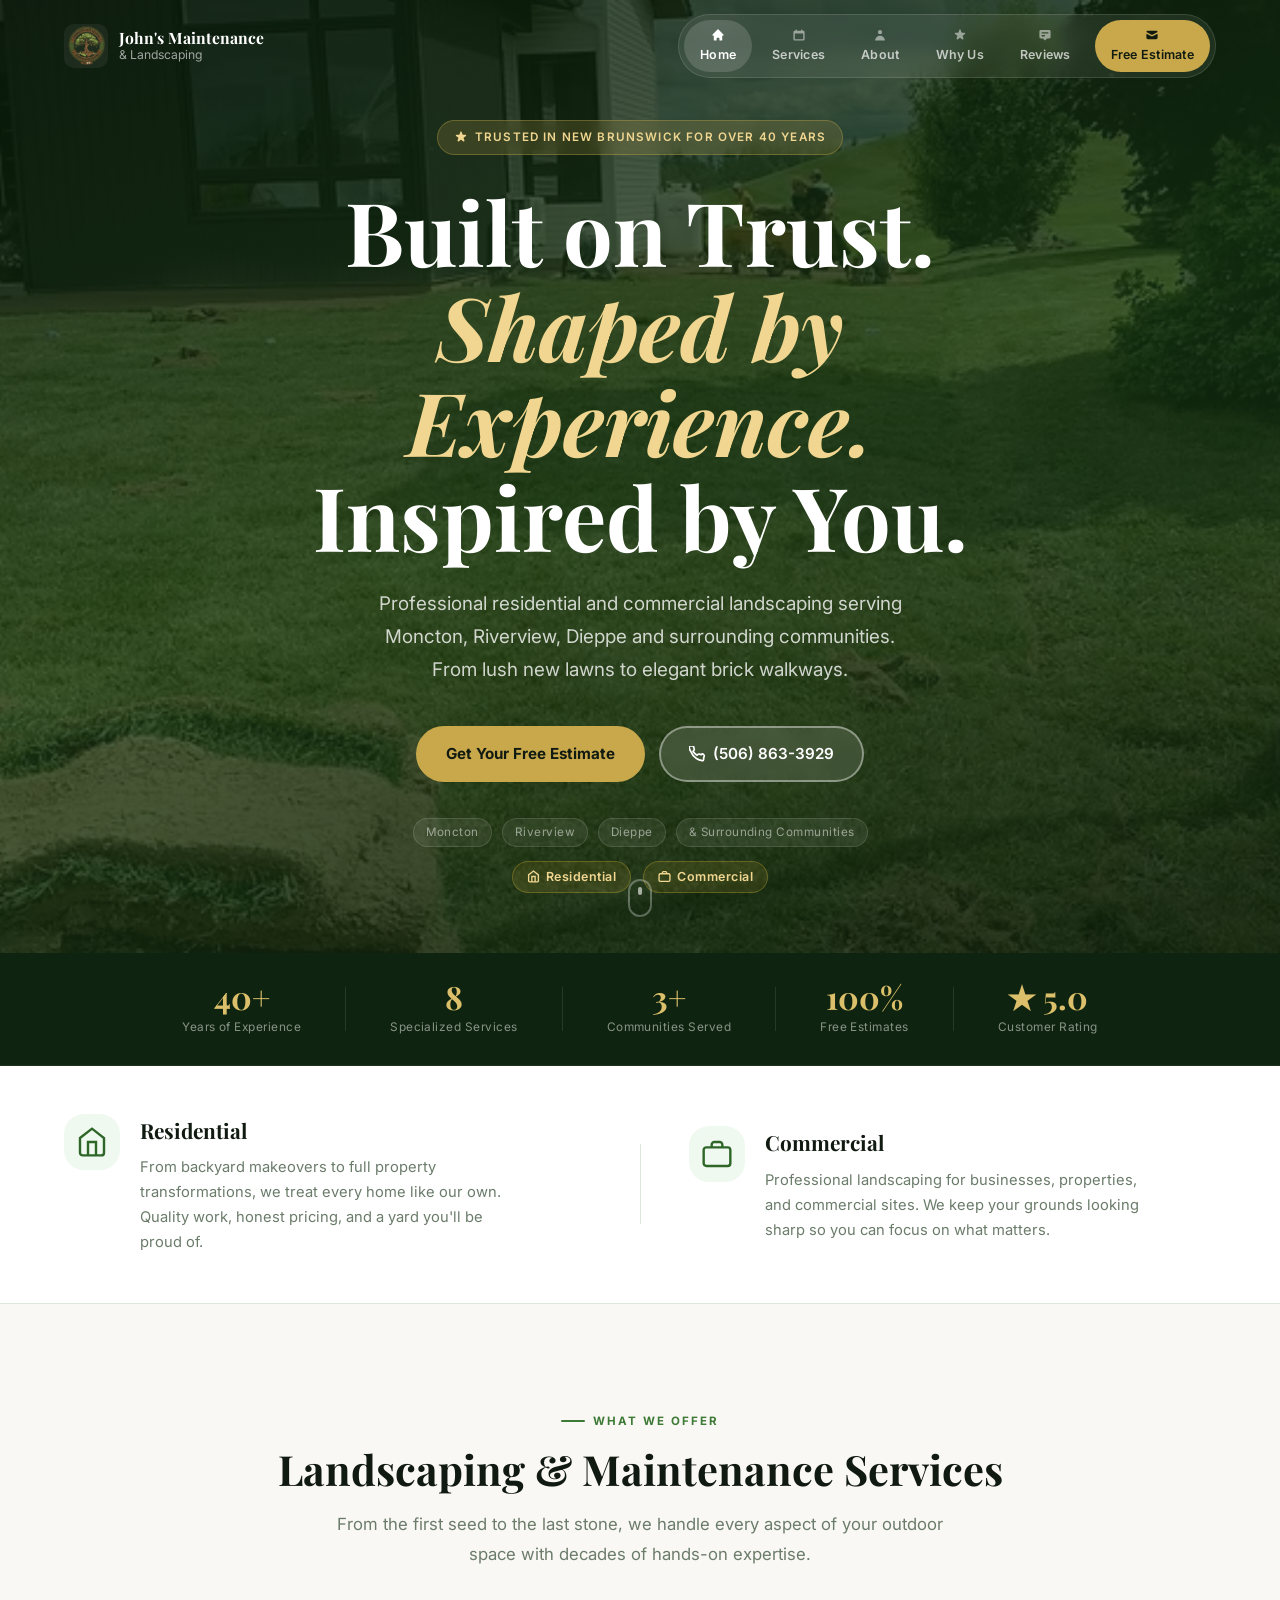
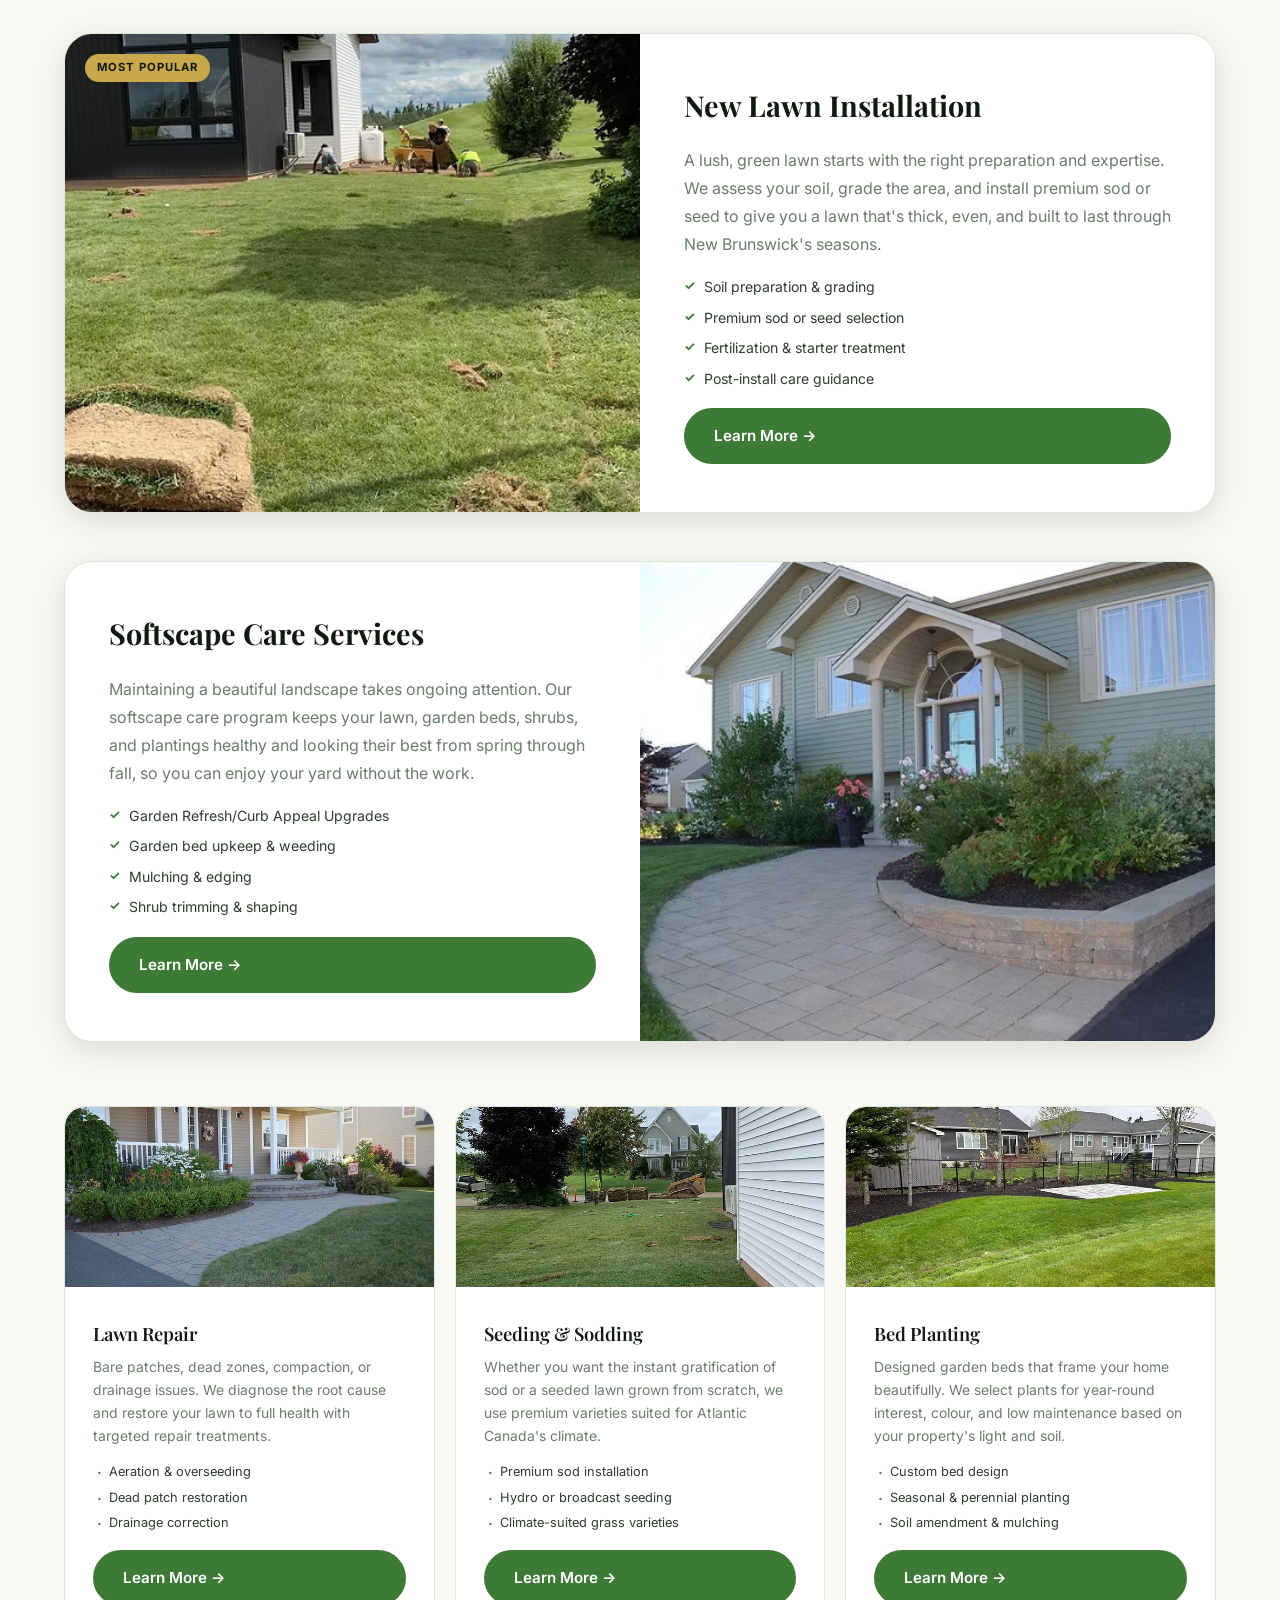
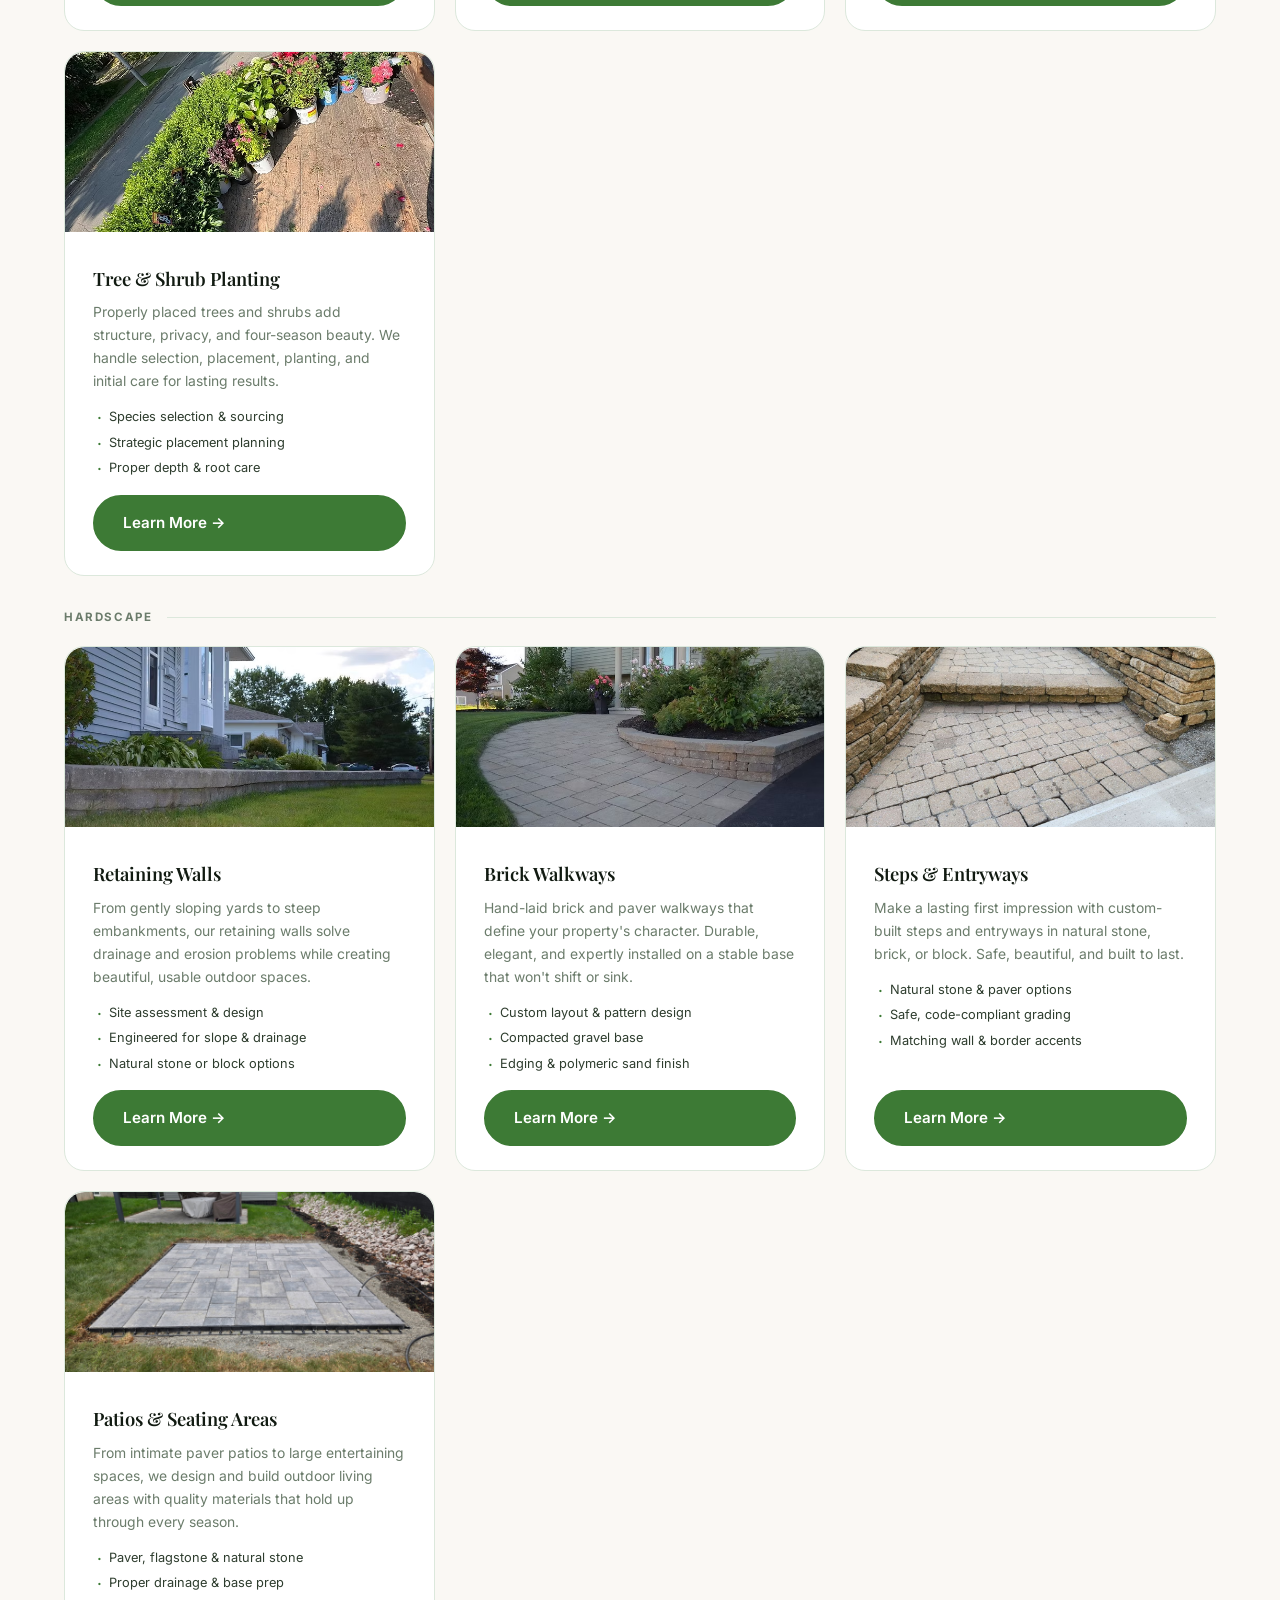
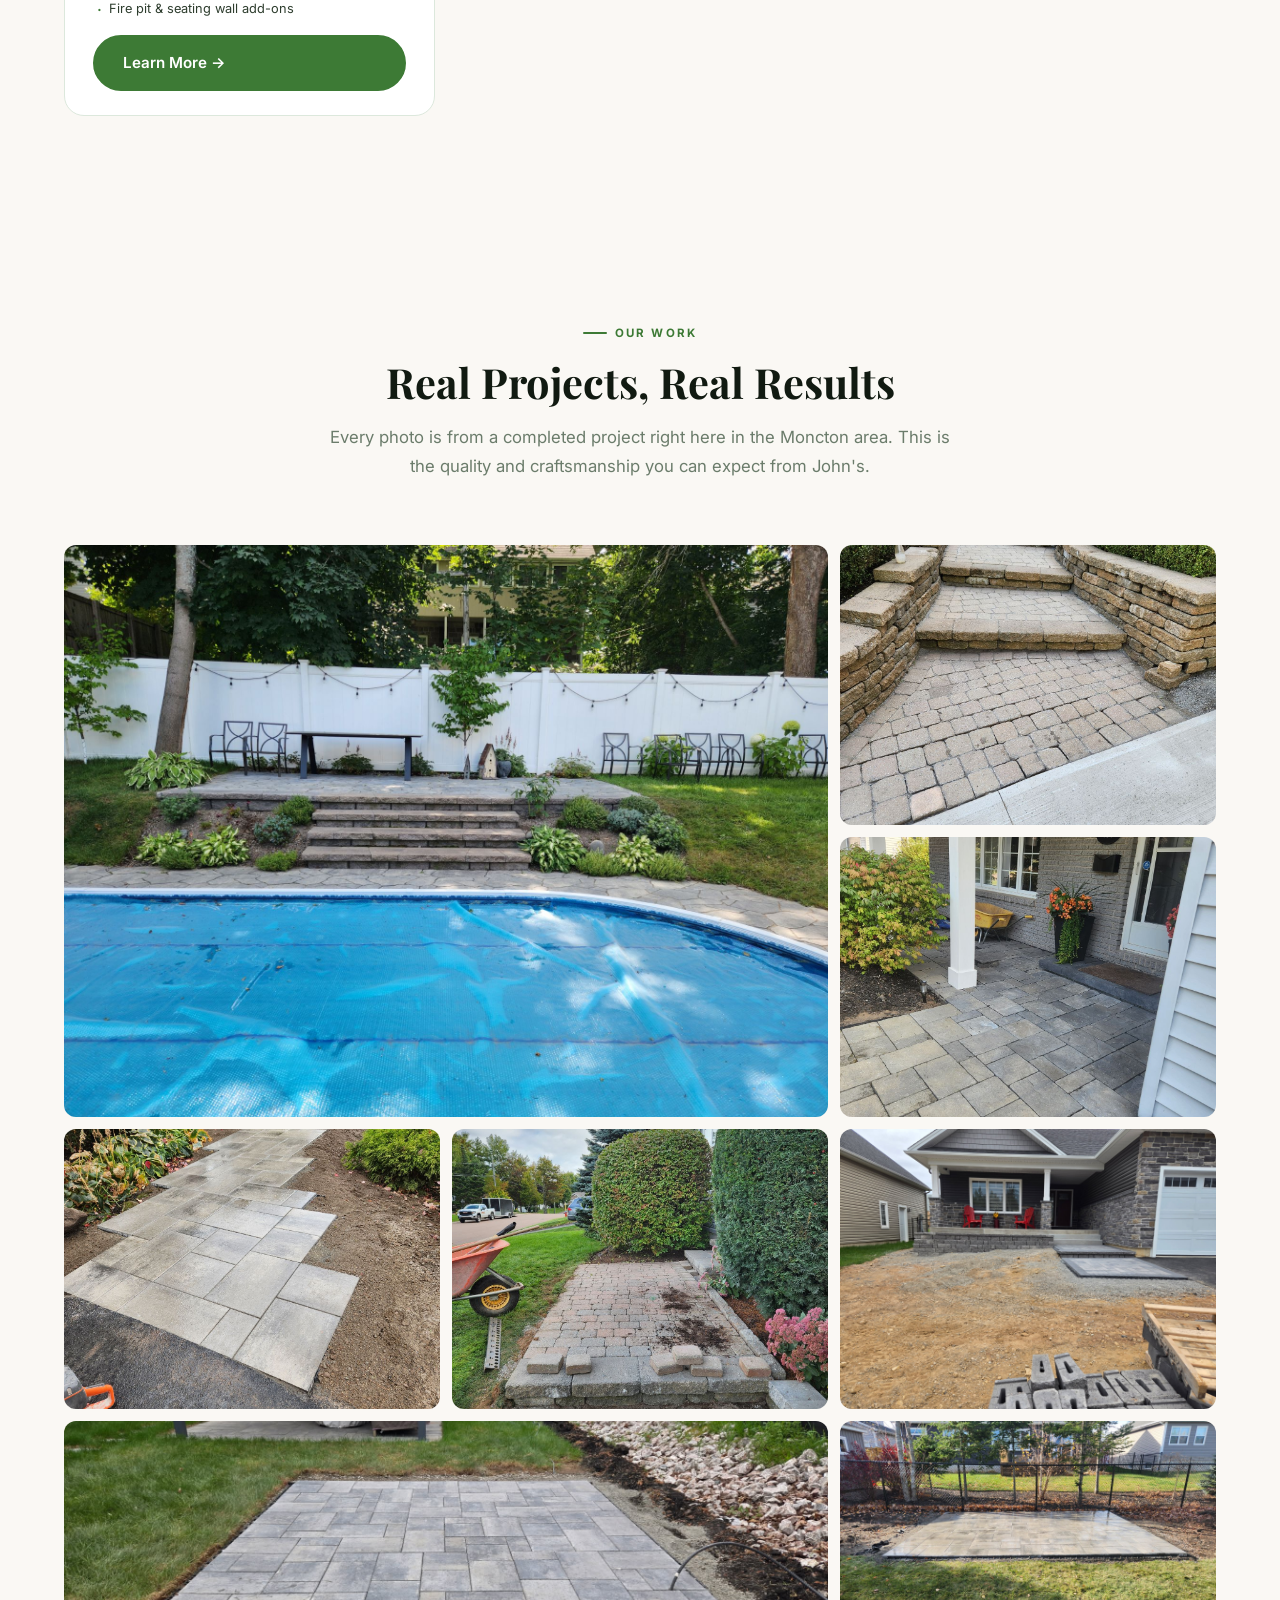
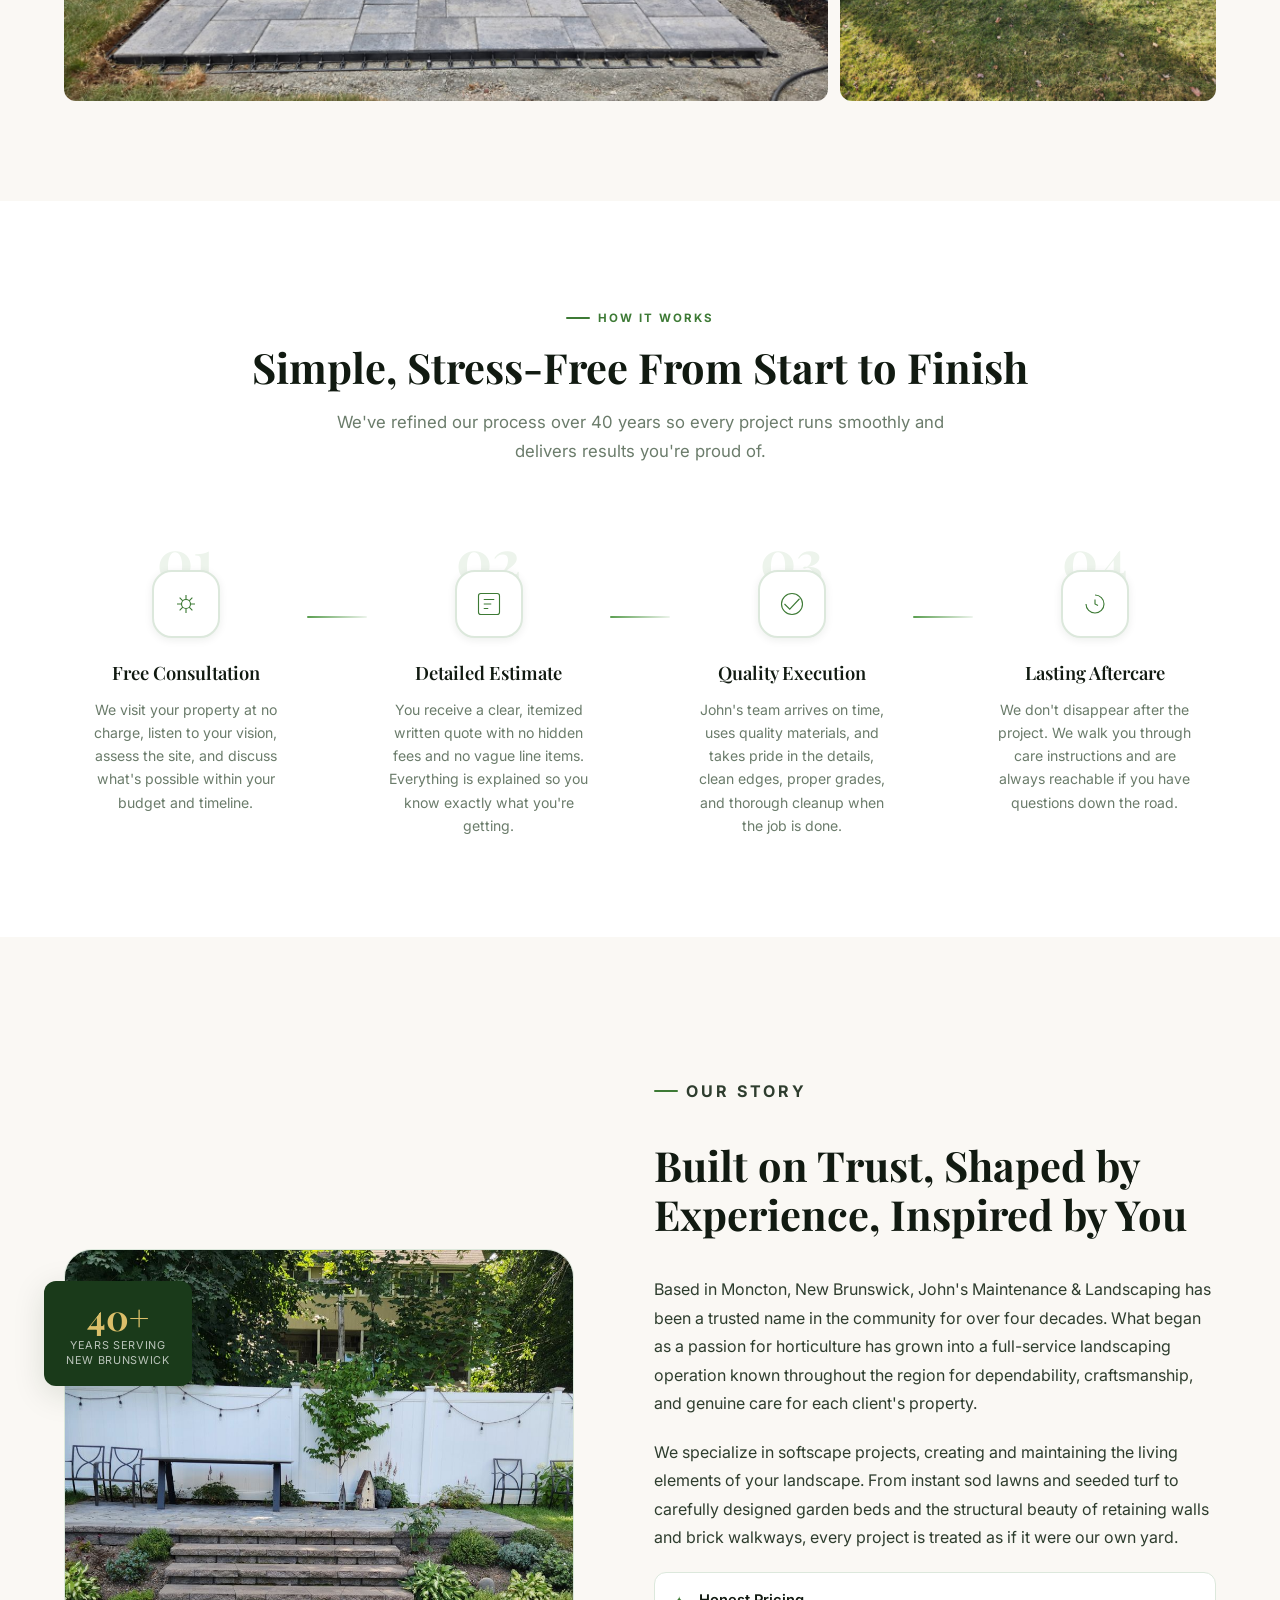
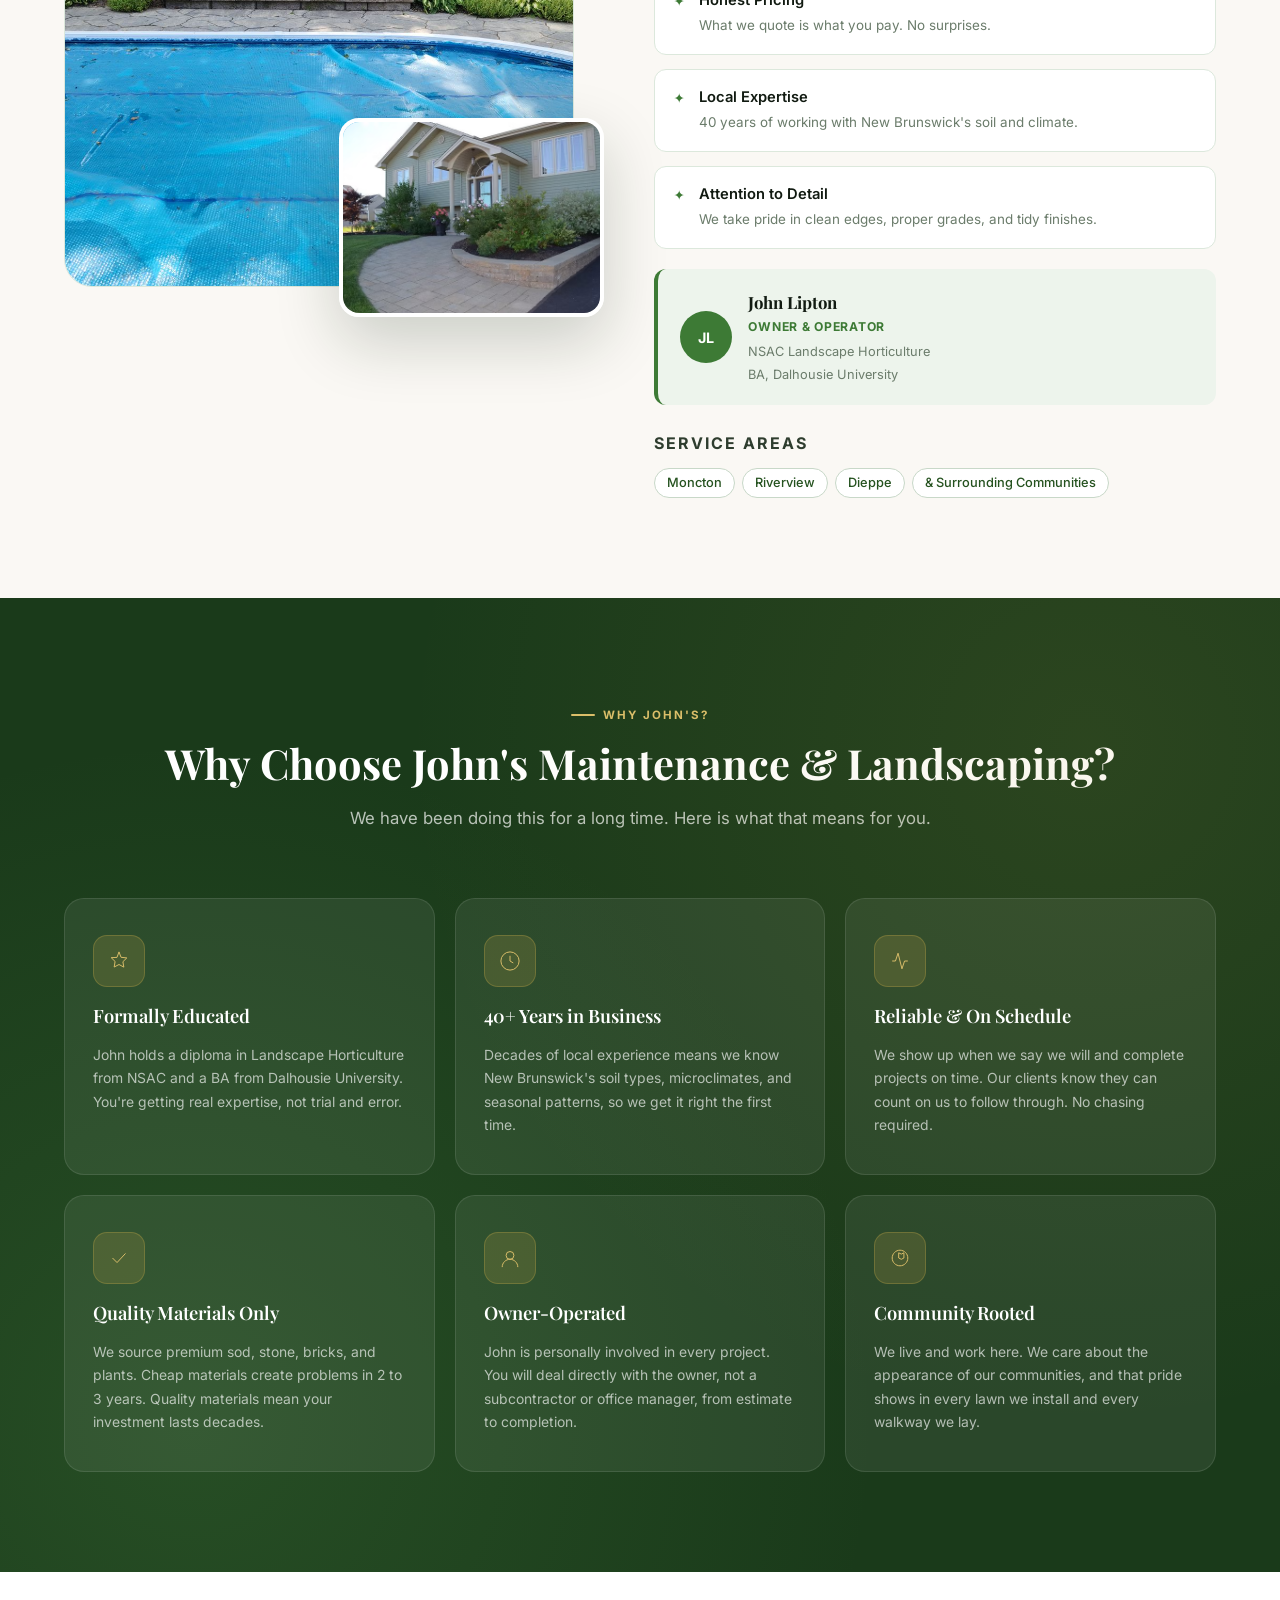
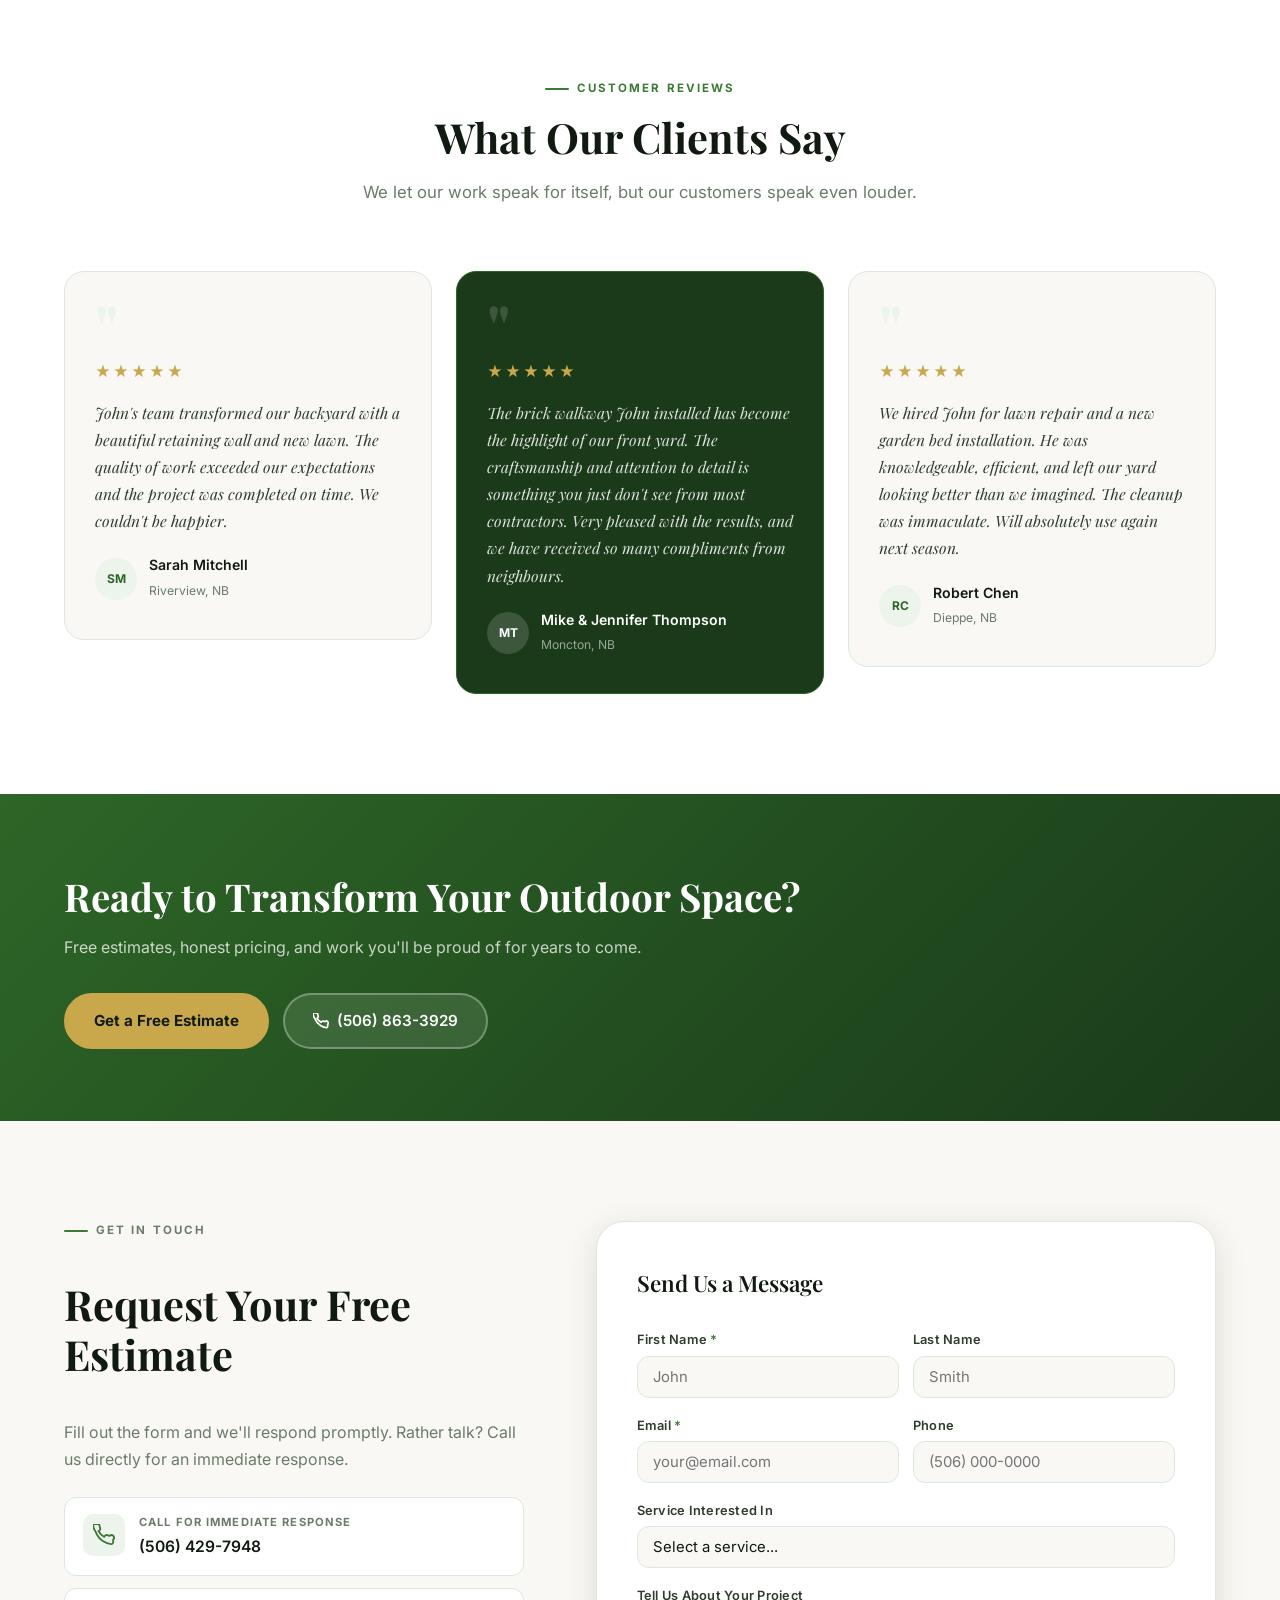
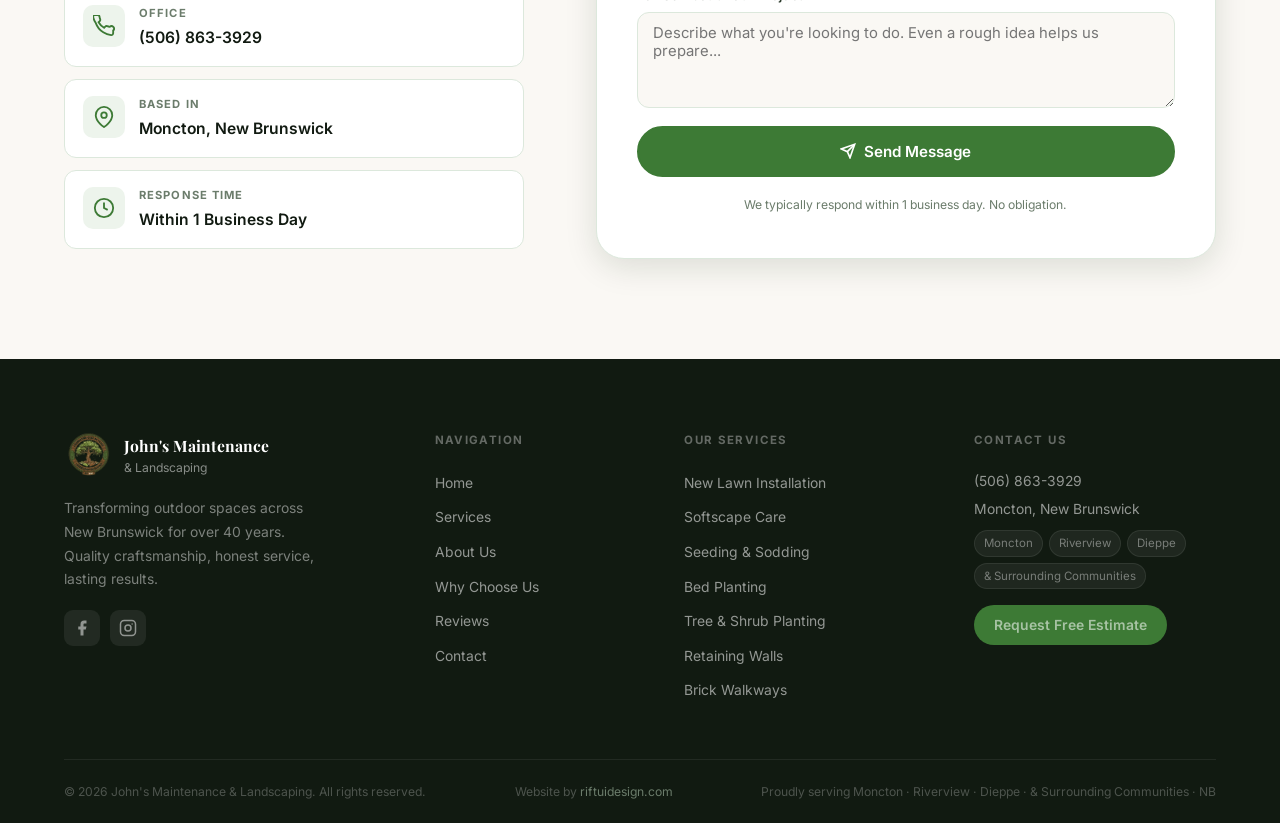
==== commit 411852b1: "Use real project photos for Steps & Entryways and Patios service cards Co-Authored-By: Claude Sonnet" ====
--- a/index.html
+++ b/index.html
@@ -315,7 +315,7 @@
         </div>
 
         <div class="service-card">
-          <div class="service-card-img"><img src="steps-entryways.avif" alt="Steps and entryways" /></div>
+          <div class="service-card-img"><img src="image0000%20(1).JPG" alt="Steps and entryways" /></div>
           <div class="service-card-body">
             <h3>Steps &amp; Entryways</h3>
             <p>Make a lasting first impression with custom-built steps and entryways in natural stone, brick, or block. Safe, beautiful, and built to last.</p>
@@ -329,7 +329,7 @@
         </div>
 
         <div class="service-card">
-          <div class="service-card-img"><img src="patios-seating.avif" alt="Patios and seating areas" /></div>
+          <div class="service-card-img"><img src="image0000%20(6).JPG" alt="Patios and seating areas" /></div>
           <div class="service-card-body">
             <h3>Patios &amp; Seating Areas</h3>
             <p>From intimate paver patios to large entertaining spaces, we design and build outdoor living areas with quality materials that hold up through every season.</p>
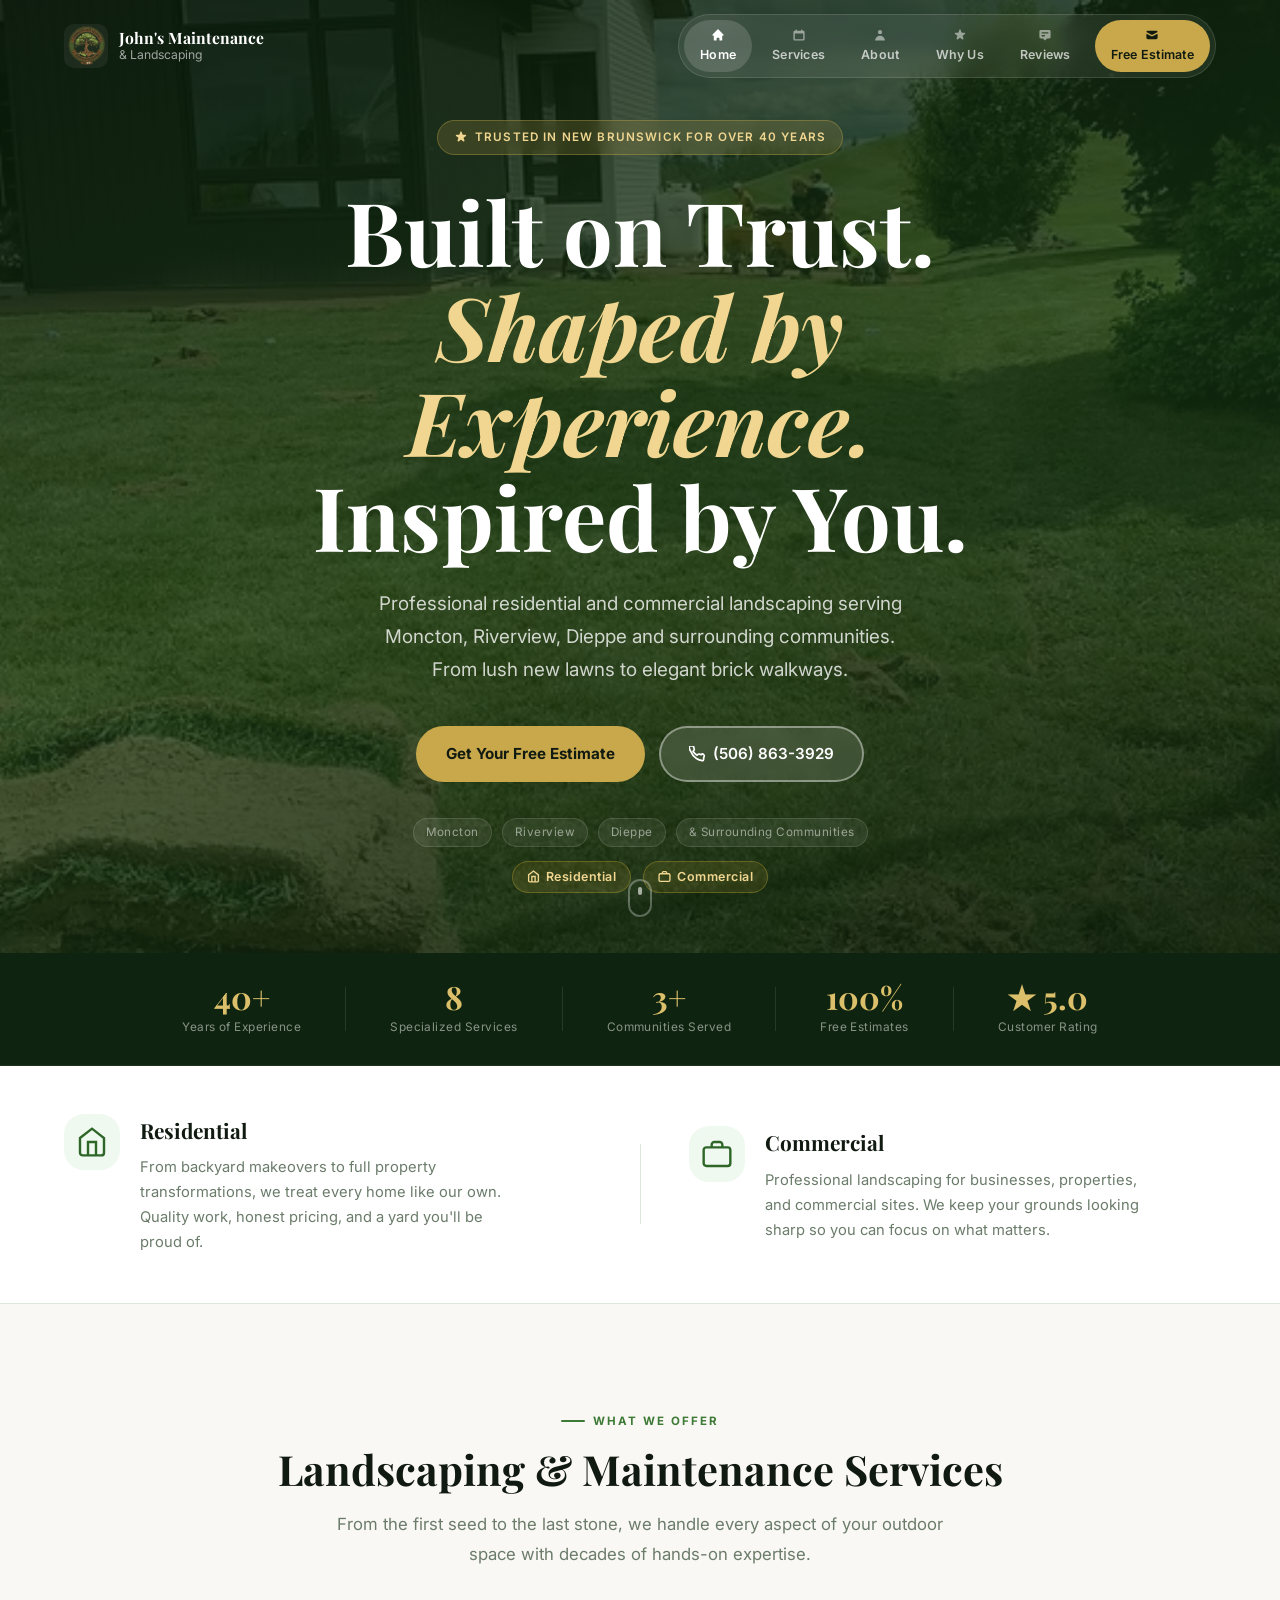
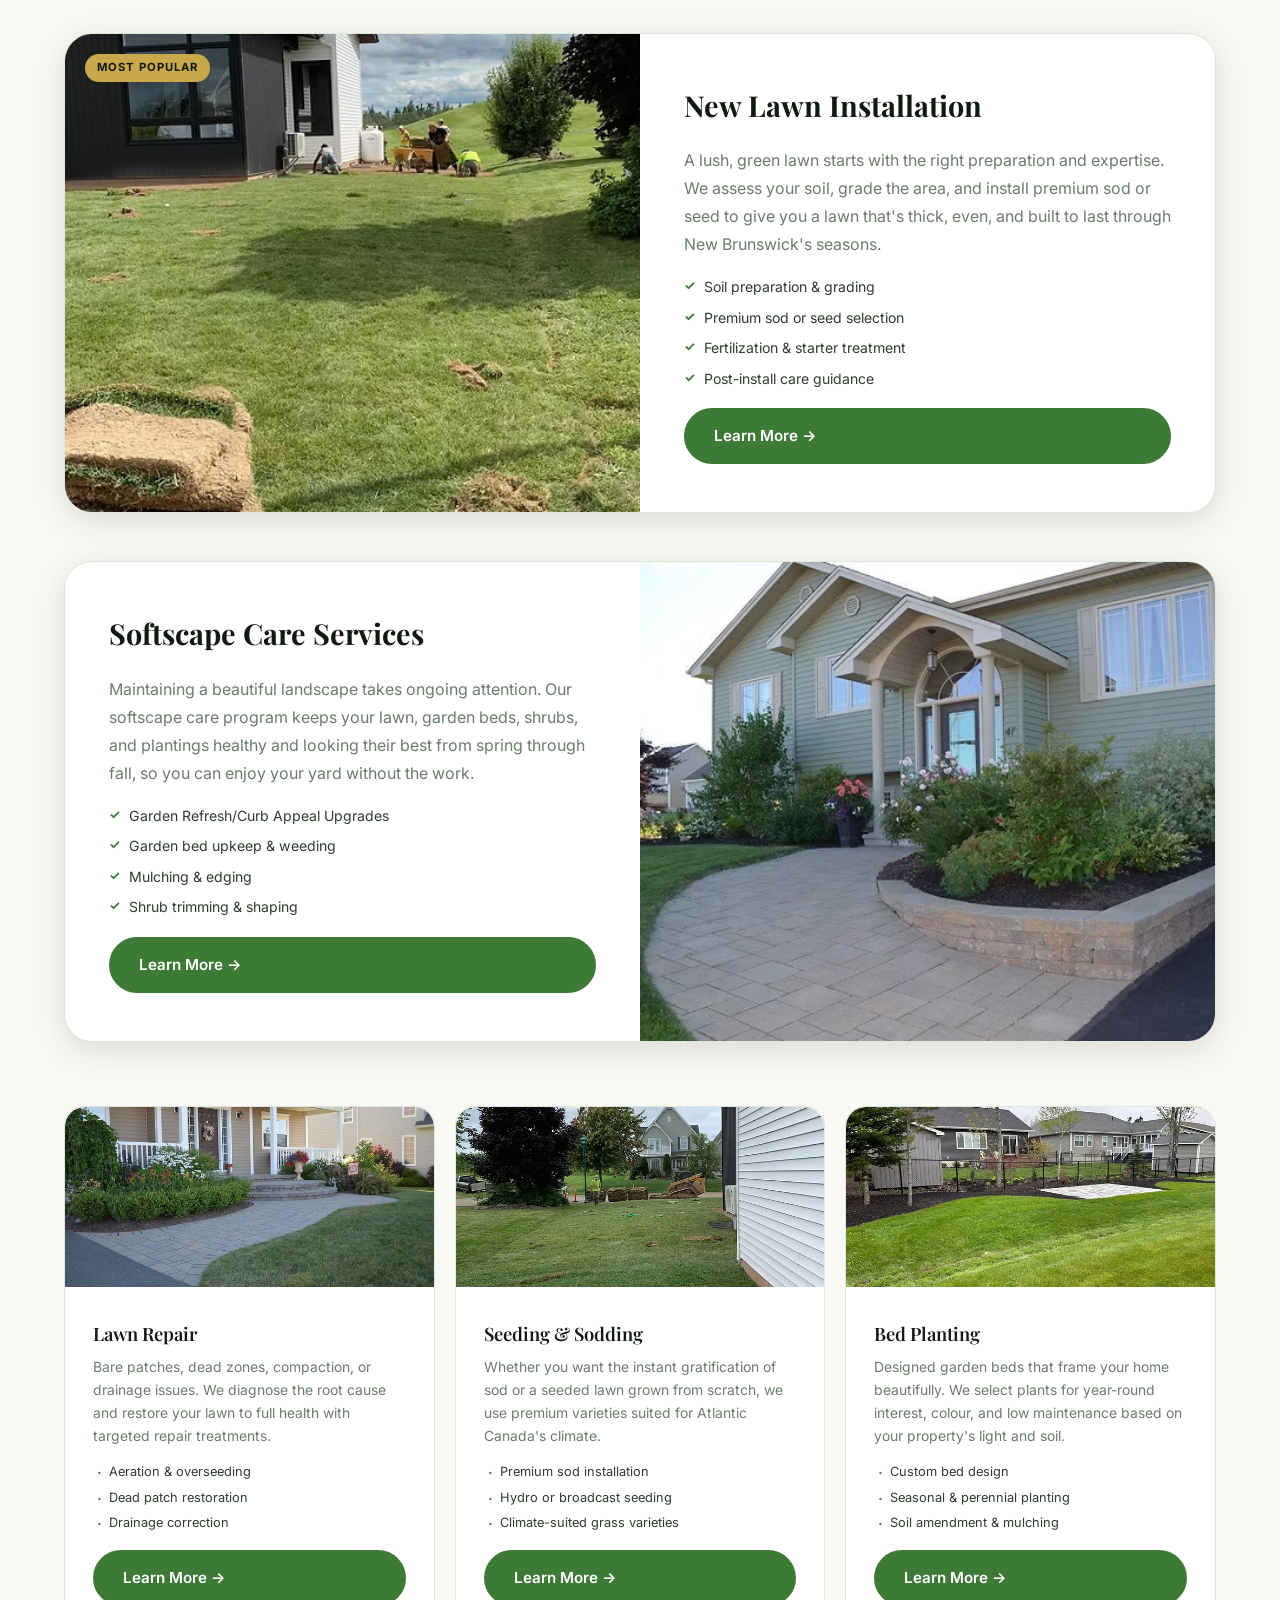
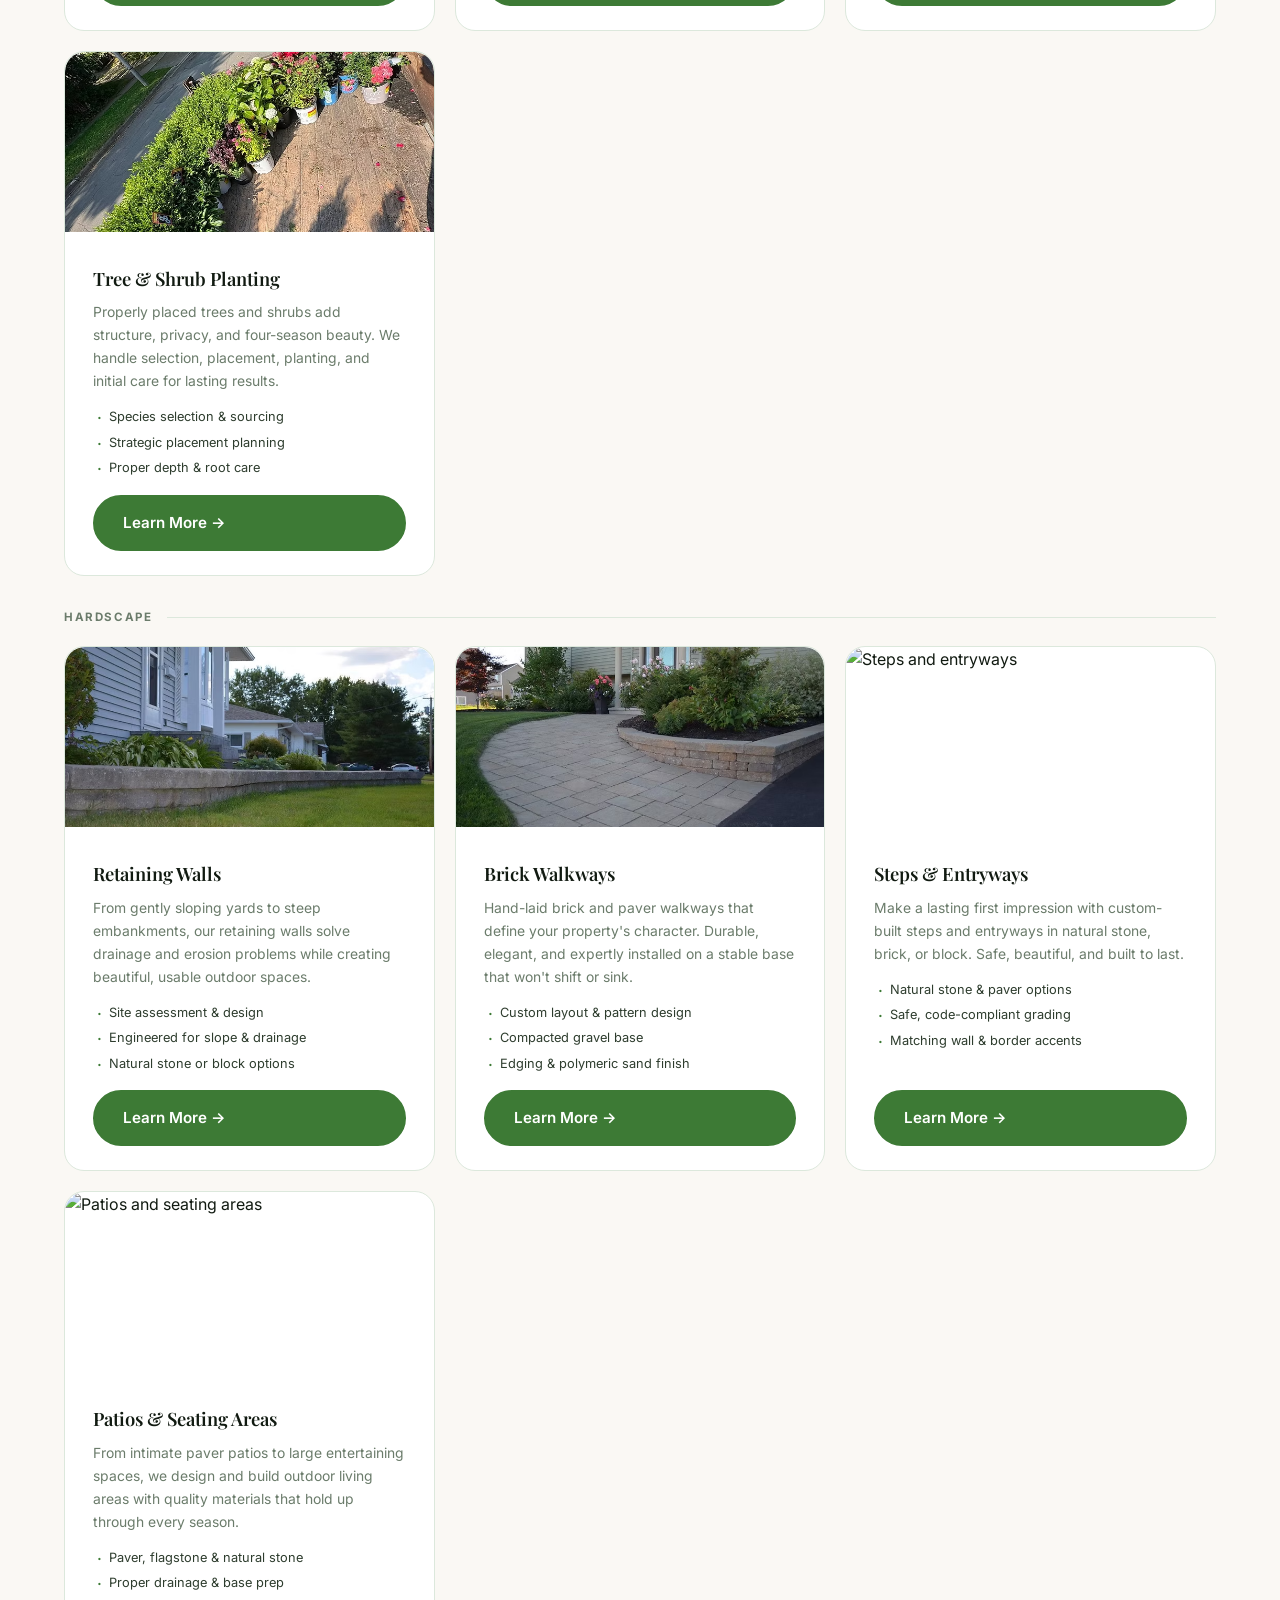
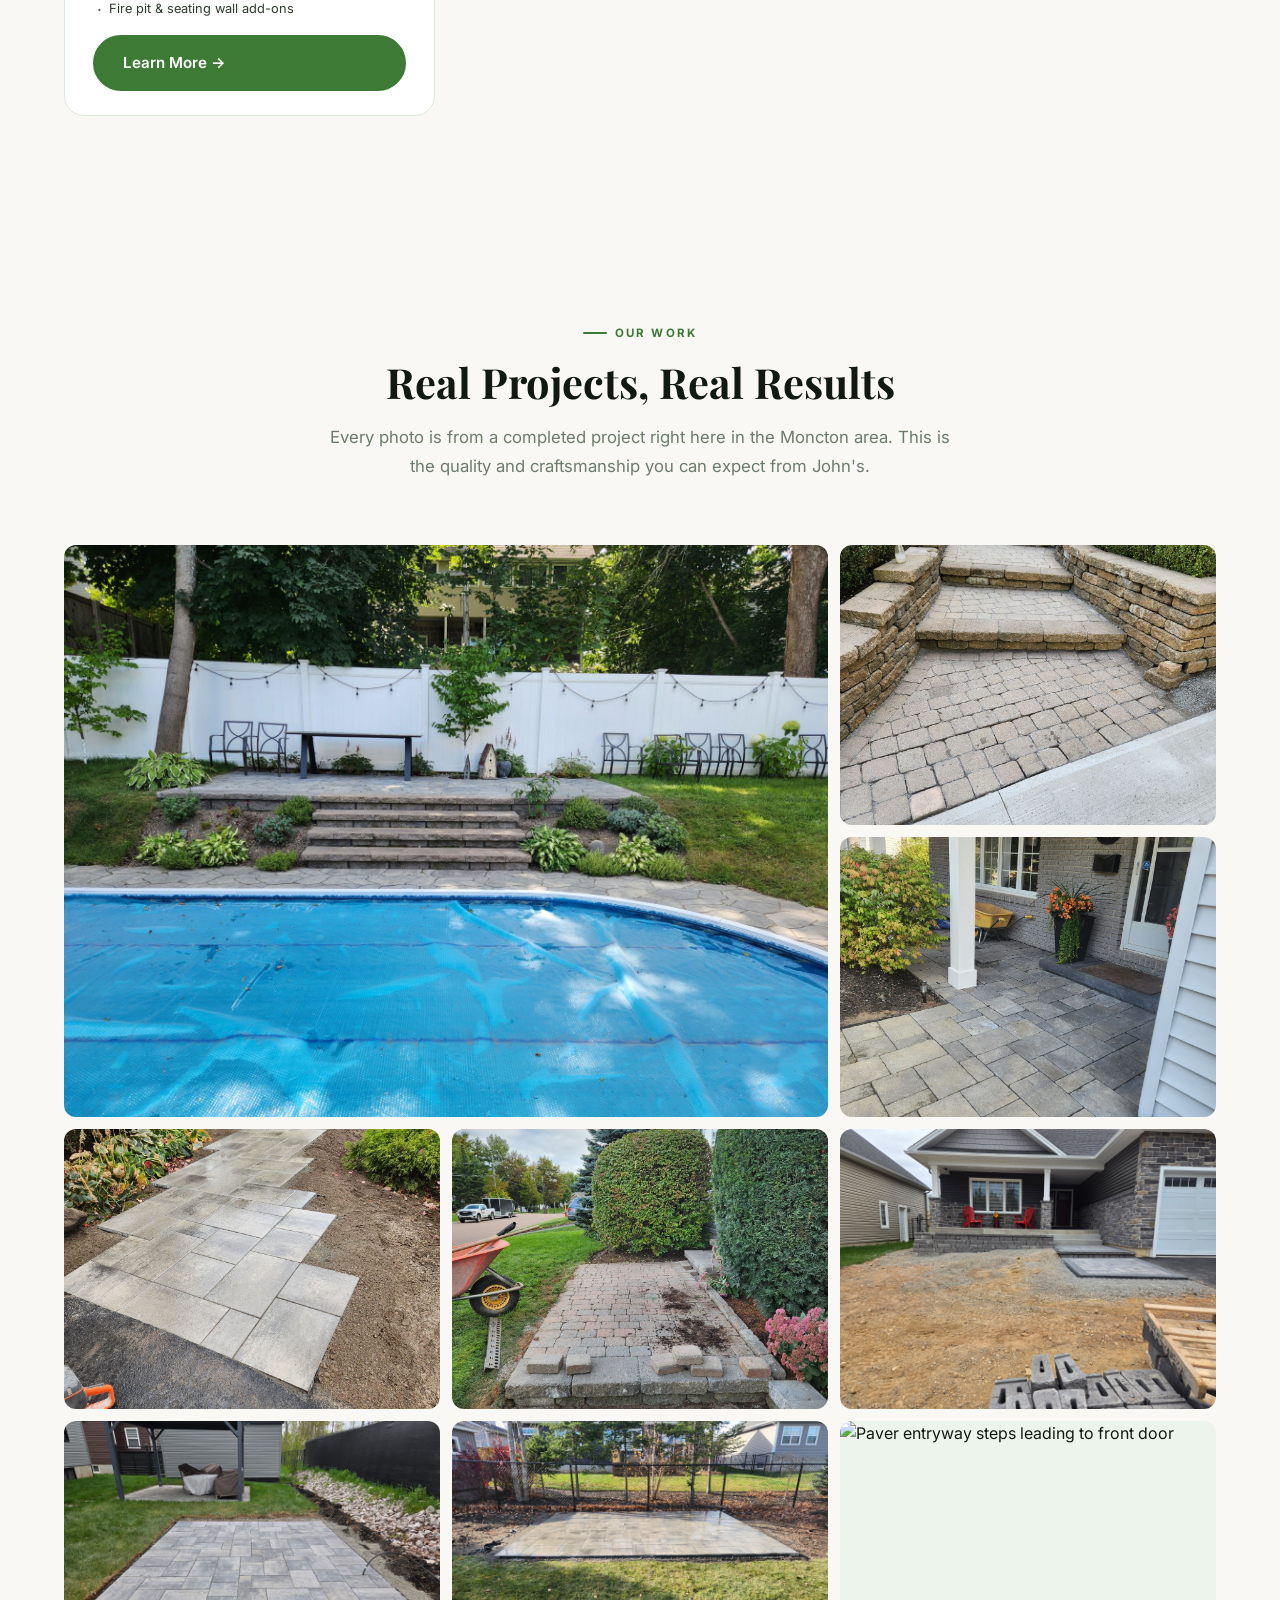
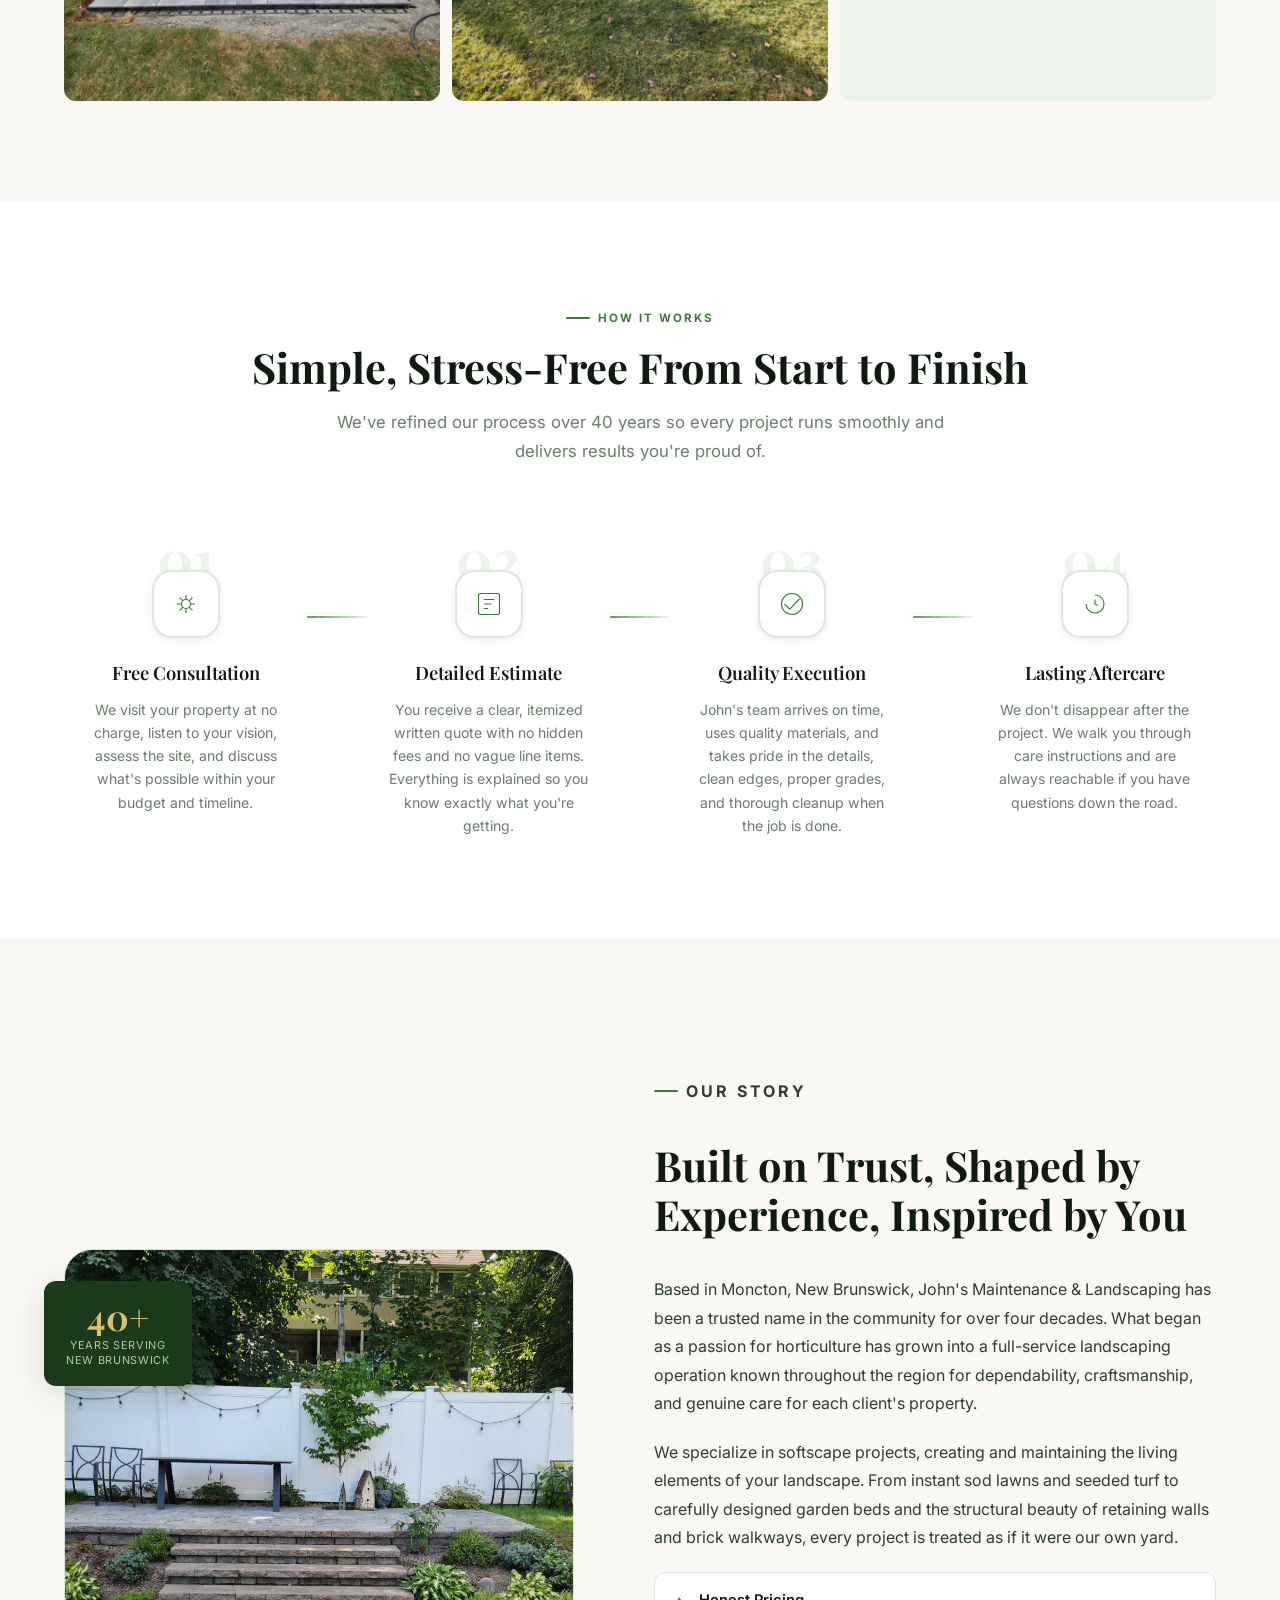
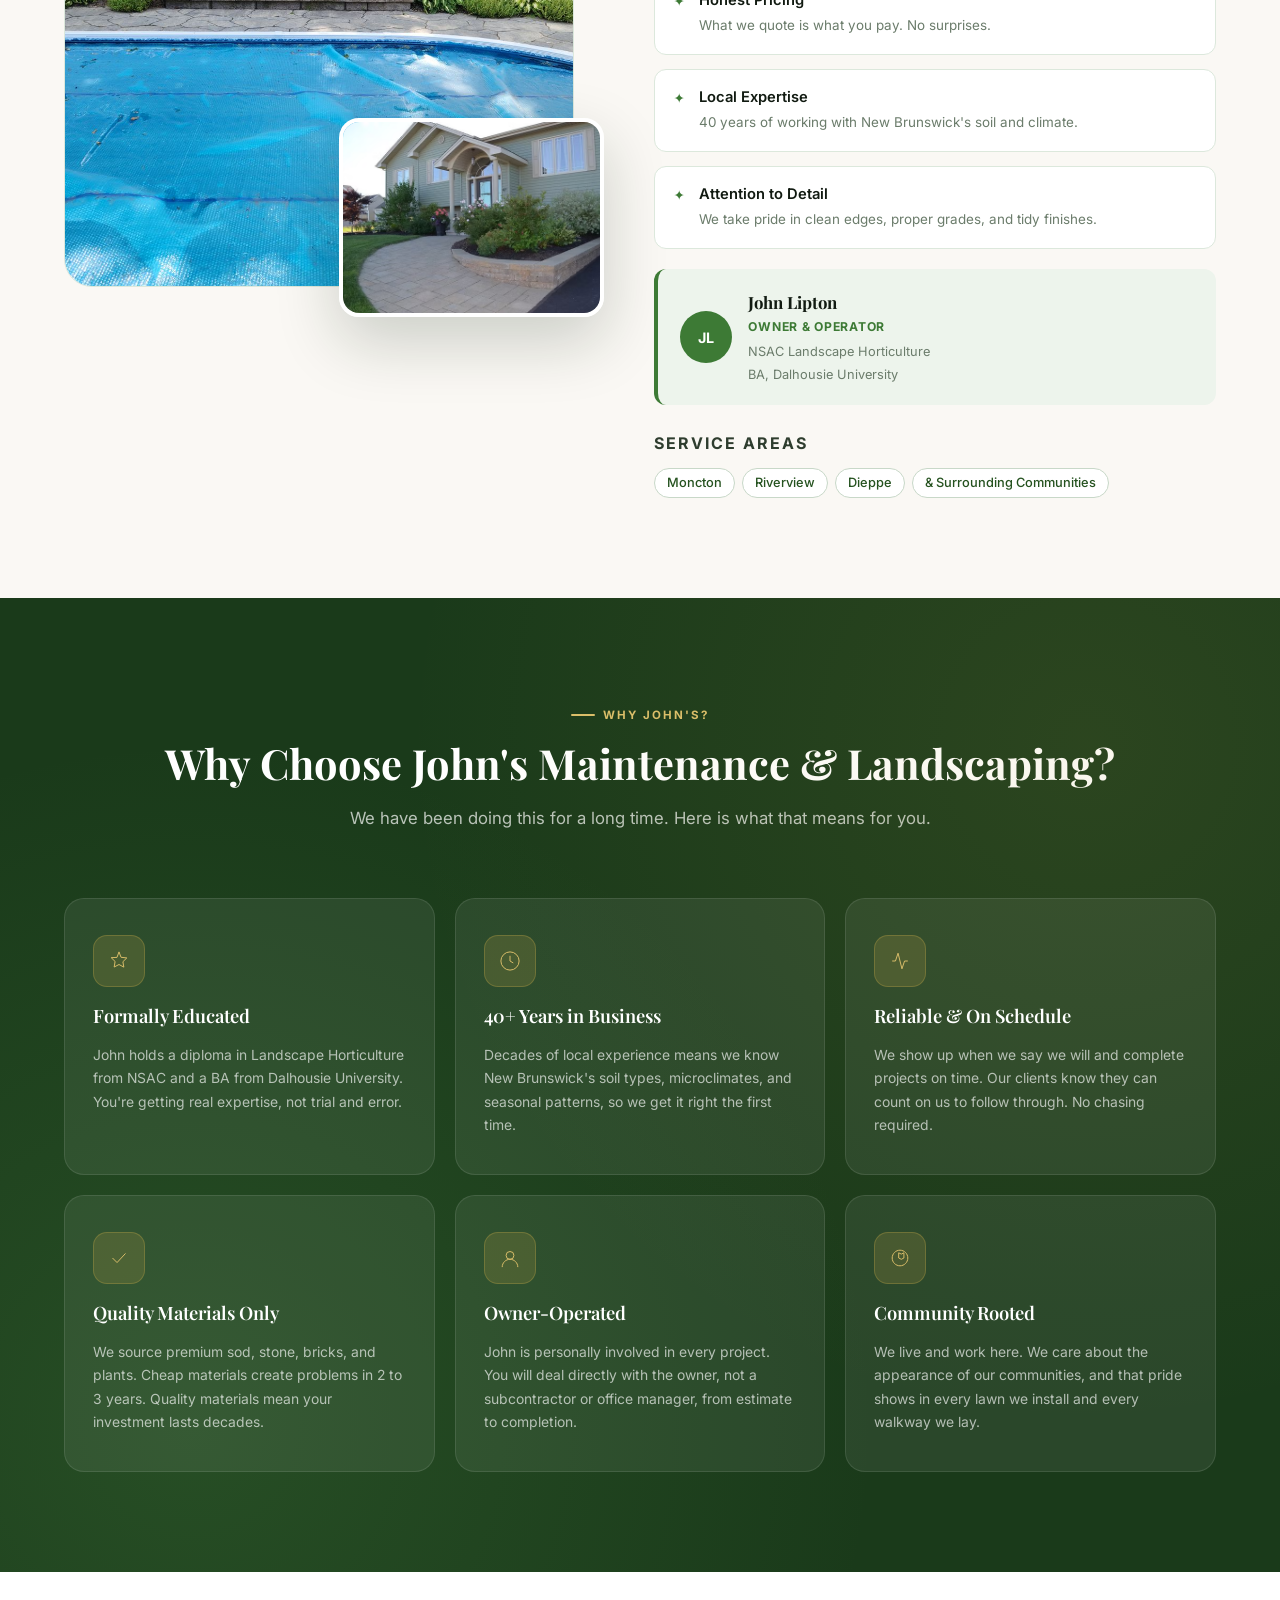
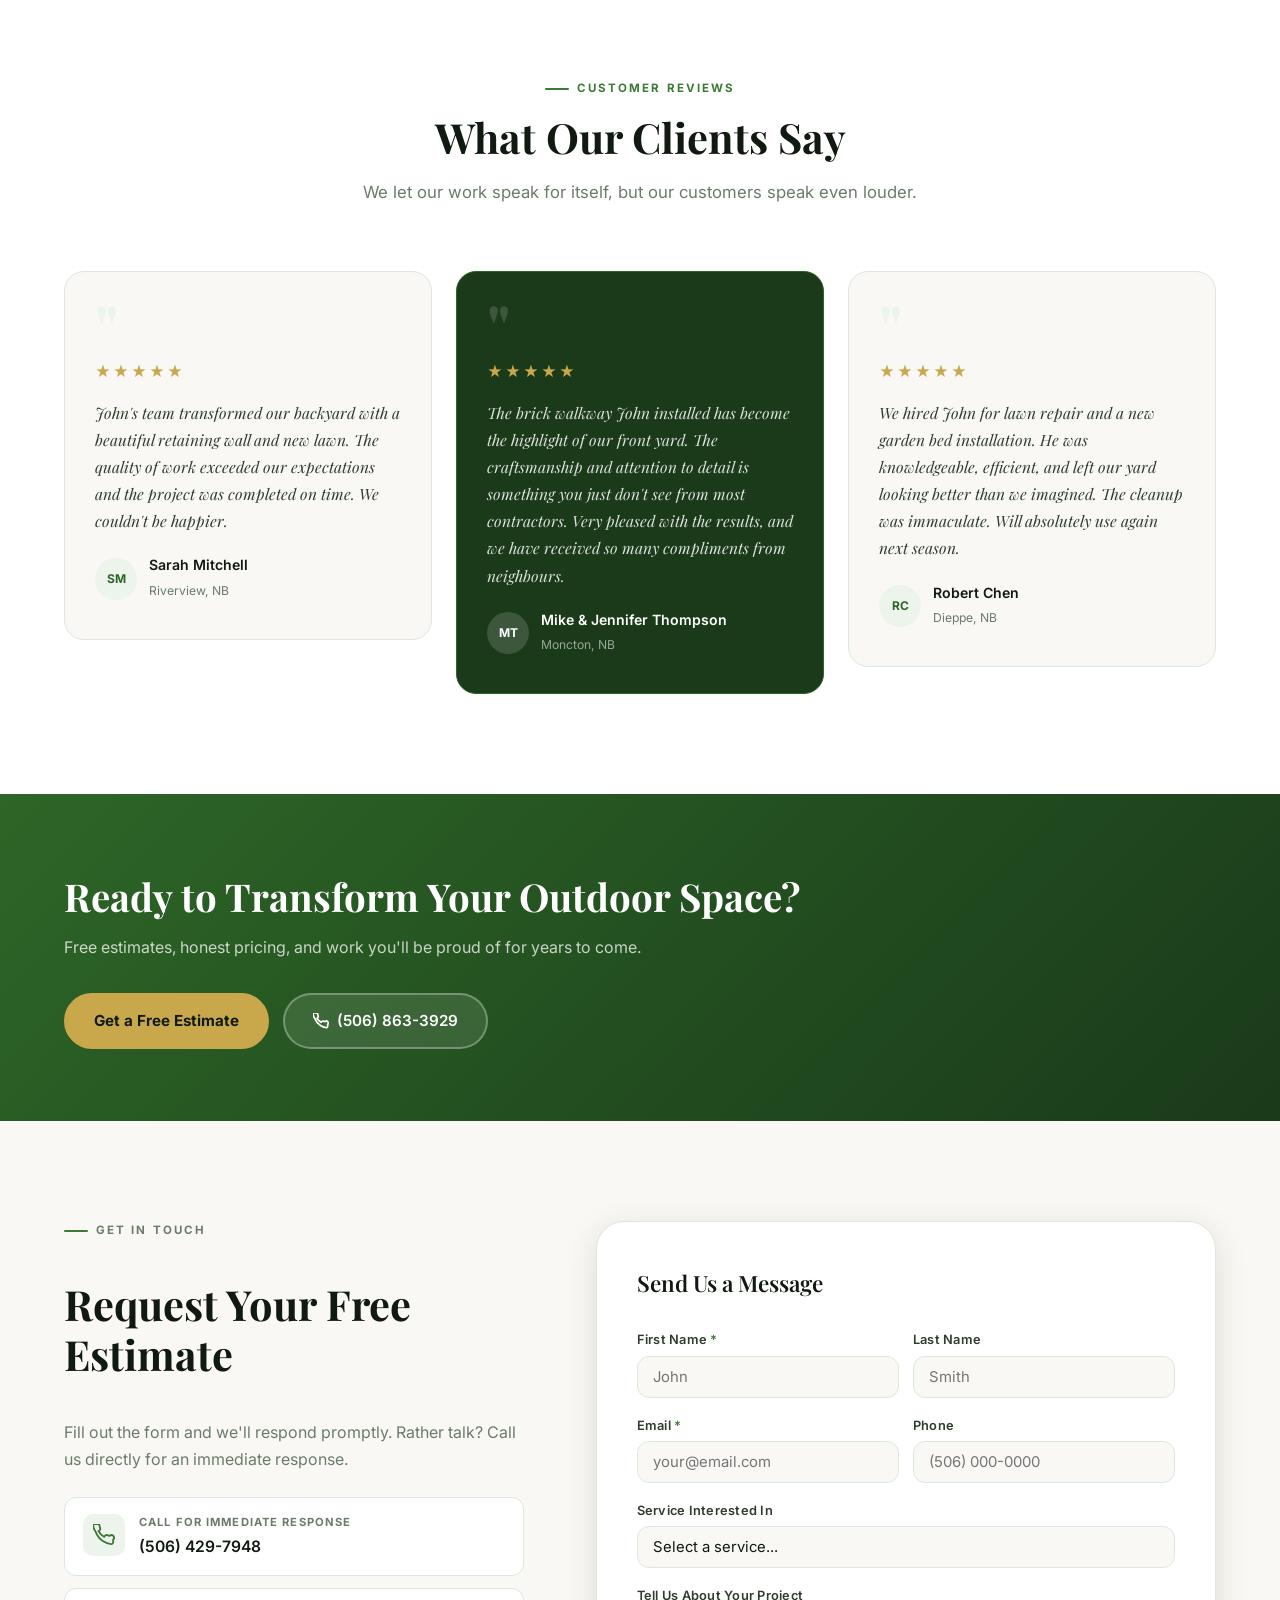
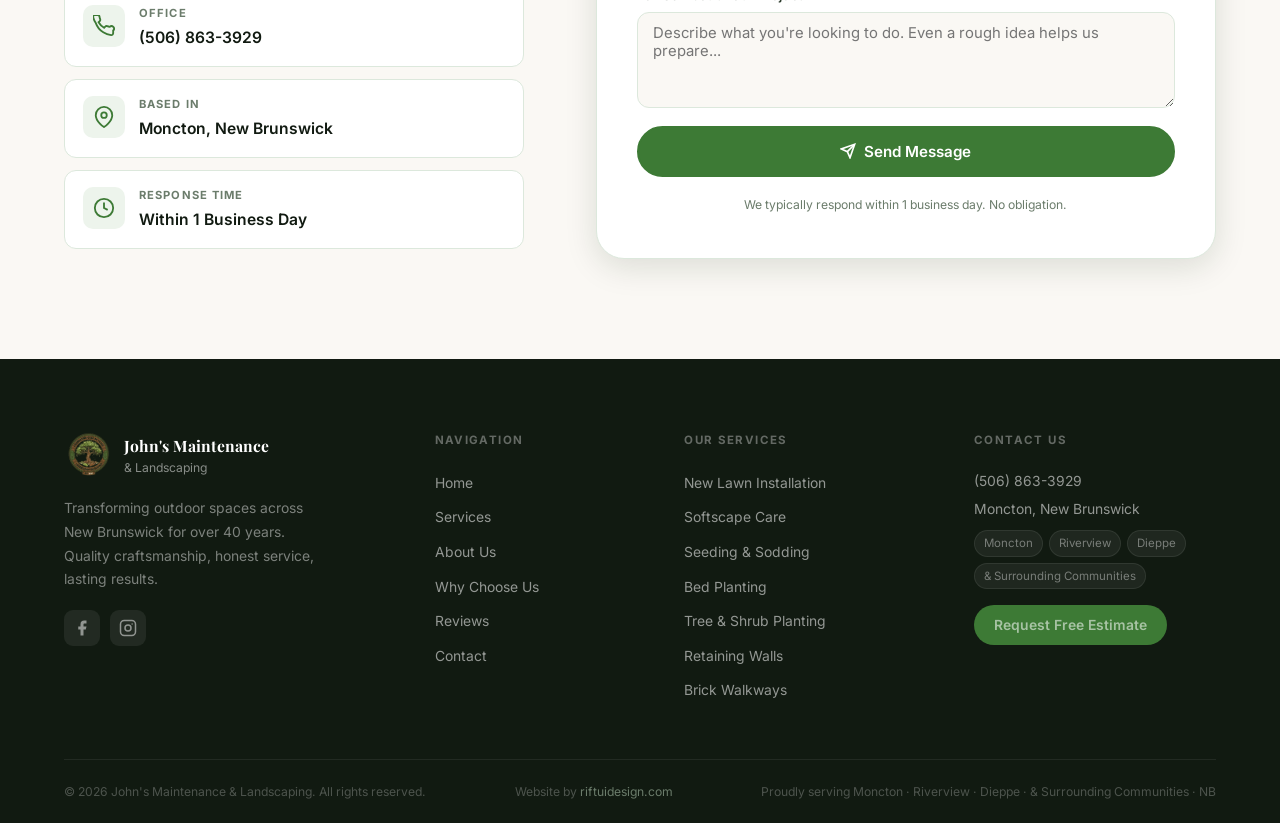
==== commit 65cd5f04: "Use new client photos for Steps, Patios service cards and gallery Replaces service card images with " ====
--- a/index.html
+++ b/index.html
@@ -315,7 +315,7 @@
         </div>
 
         <div class="service-card">
-          <div class="service-card-img"><img src="image0000%20(1).JPG" alt="Steps and entryways" /></div>
+          <div class="service-card-img"><img src="IMG_3081.jpeg" alt="Steps and entryways" /></div>
           <div class="service-card-body">
             <h3>Steps &amp; Entryways</h3>
             <p>Make a lasting first impression with custom-built steps and entryways in natural stone, brick, or block. Safe, beautiful, and built to last.</p>
@@ -329,7 +329,7 @@
         </div>
 
         <div class="service-card">
-          <div class="service-card-img"><img src="image0000%20(6).JPG" alt="Patios and seating areas" /></div>
+          <div class="service-card-img"><img src="IMG_7601.jpeg" alt="Patios and seating areas" /></div>
           <div class="service-card-body">
             <h3>Patios &amp; Seating Areas</h3>
             <p>From intimate paver patios to large entertaining spaces, we design and build outdoor living areas with quality materials that hold up through every season.</p>
@@ -373,11 +373,14 @@
         <div class="gallery-item">
           <img src="image0000%20(5).JPG" alt="New home with retaining wall and paver steps" loading="lazy" />
         </div>
-        <div class="gallery-item gallery-item-wide">
+        <div class="gallery-item">
           <img src="image0000%20(6).JPG" alt="Freshly installed backyard paver patio" loading="lazy" />
         </div>
         <div class="gallery-item">
           <img src="image0000%20(7).JPG" alt="Completed paver patio in residential backyard" loading="lazy" />
+        </div>
+        <div class="gallery-item">
+          <img src="IMG_3581.jpeg" alt="Paver entryway steps leading to front door" loading="lazy" />
         </div>
       </div>
     </div>
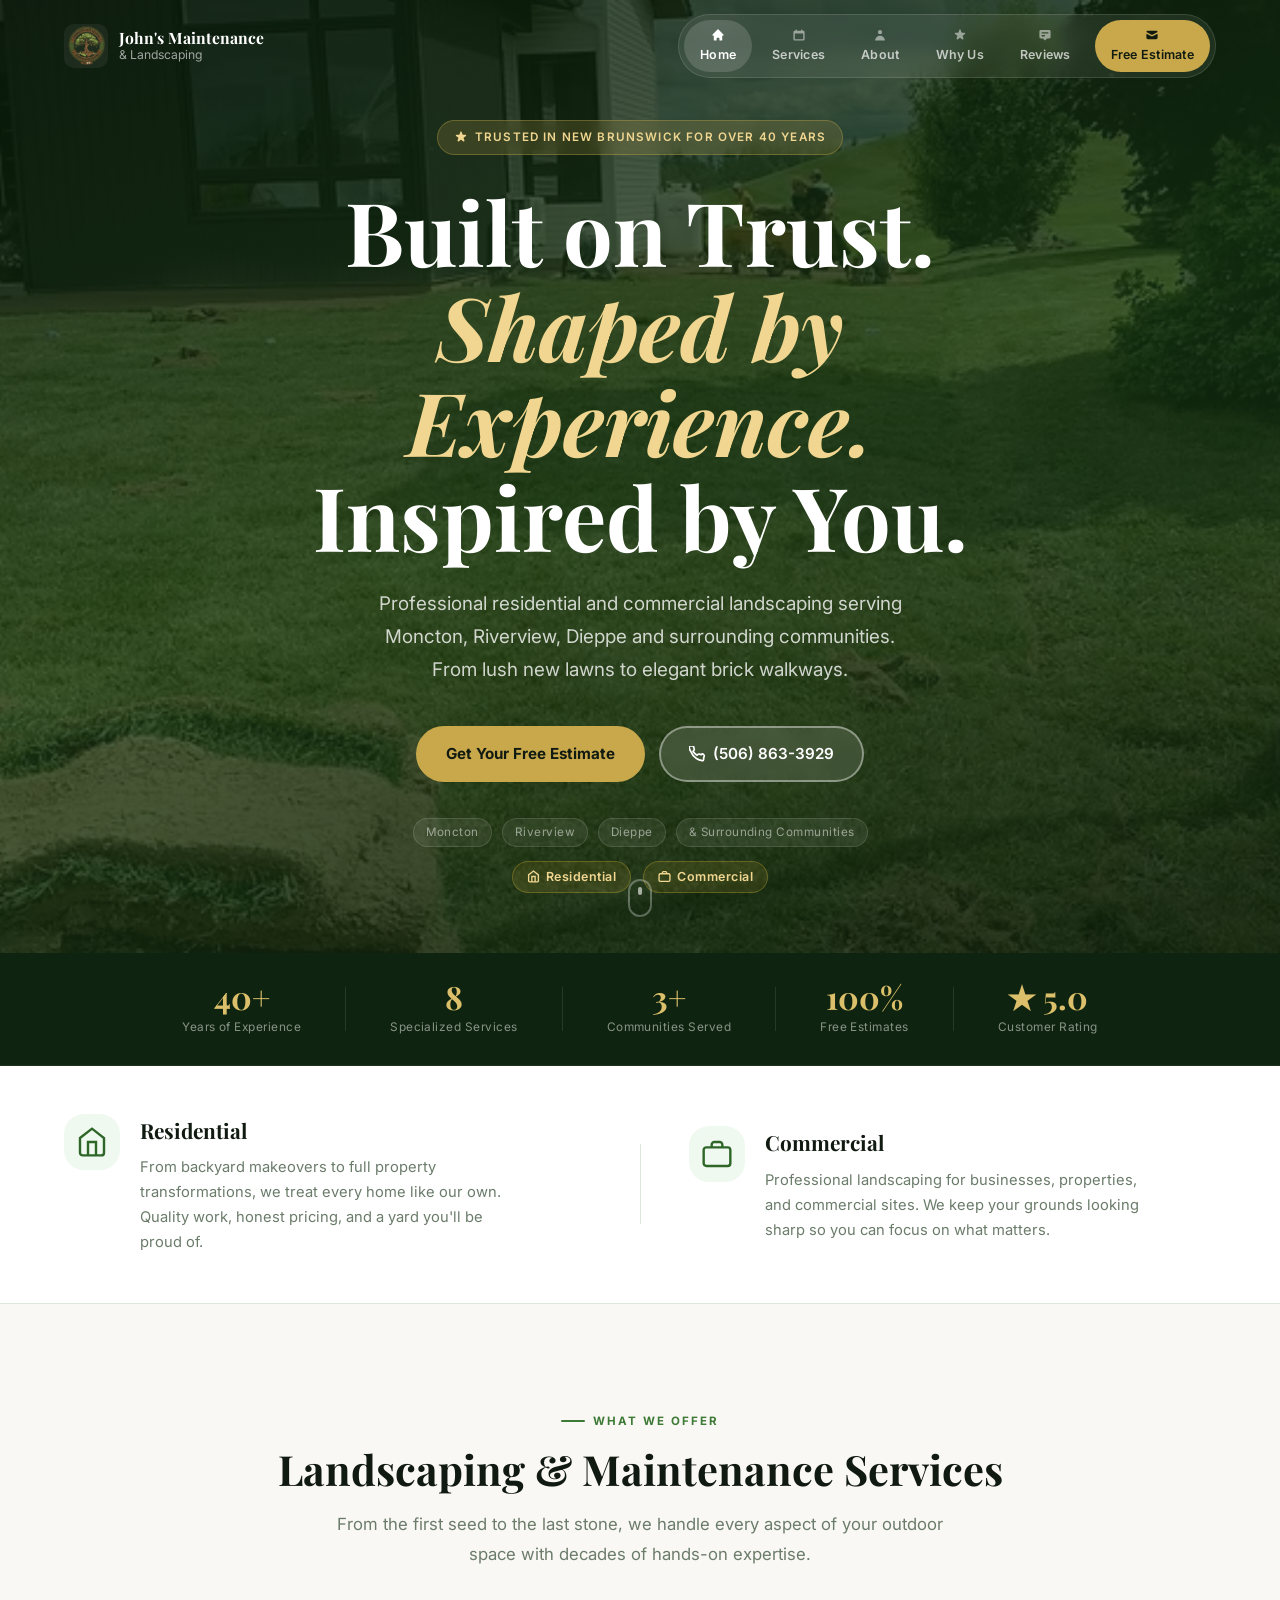
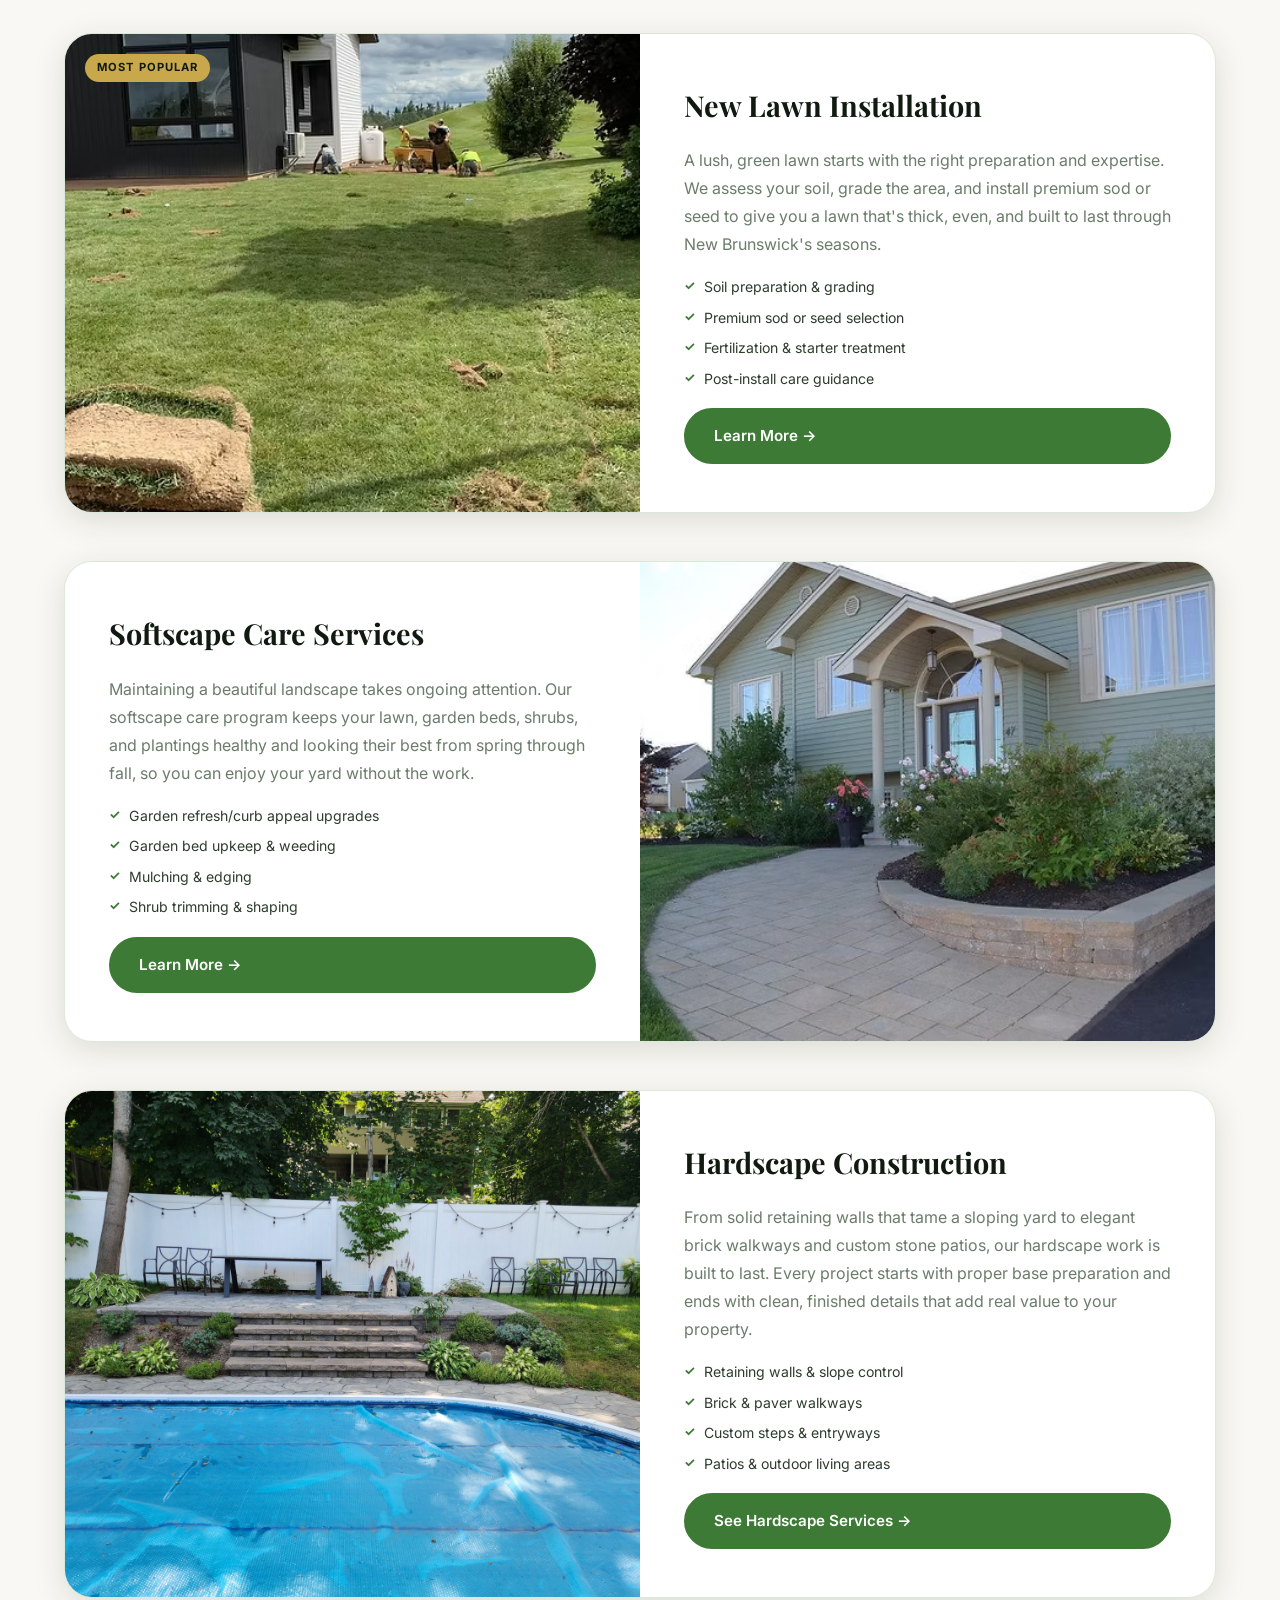
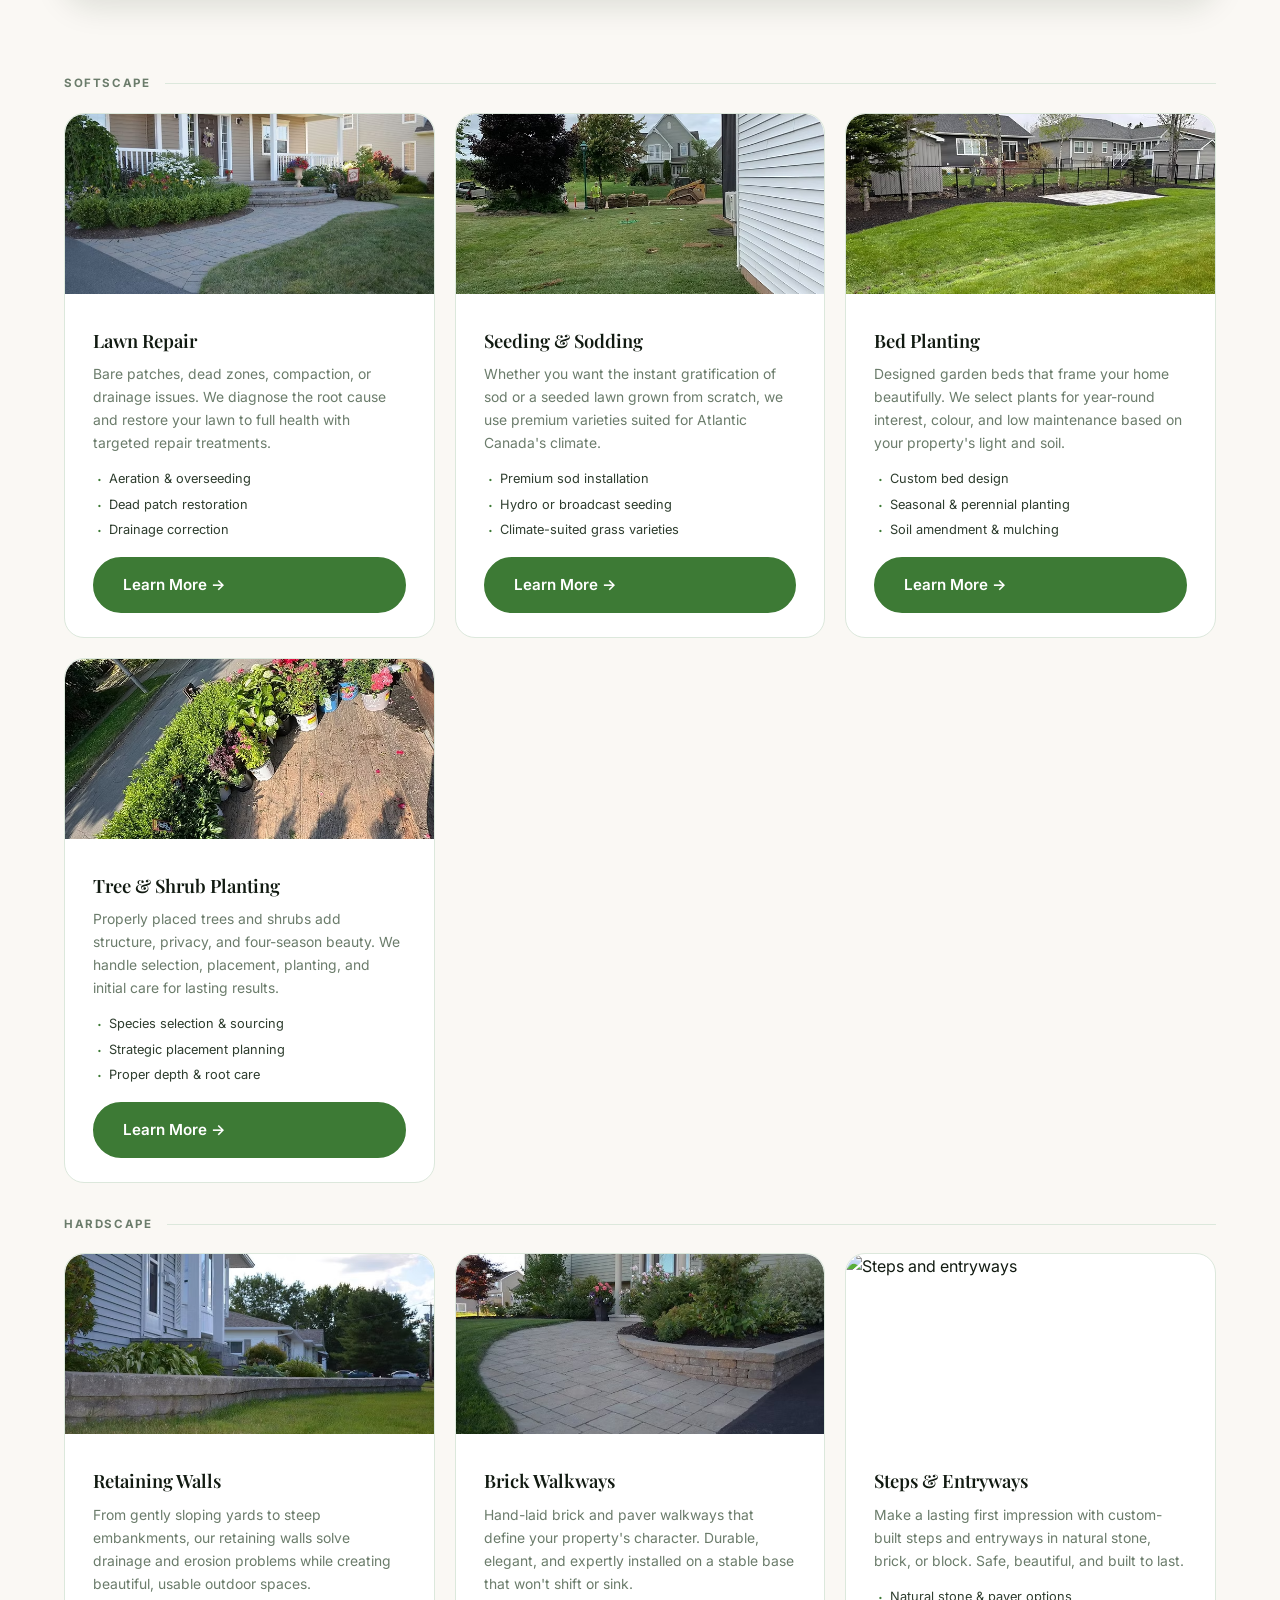
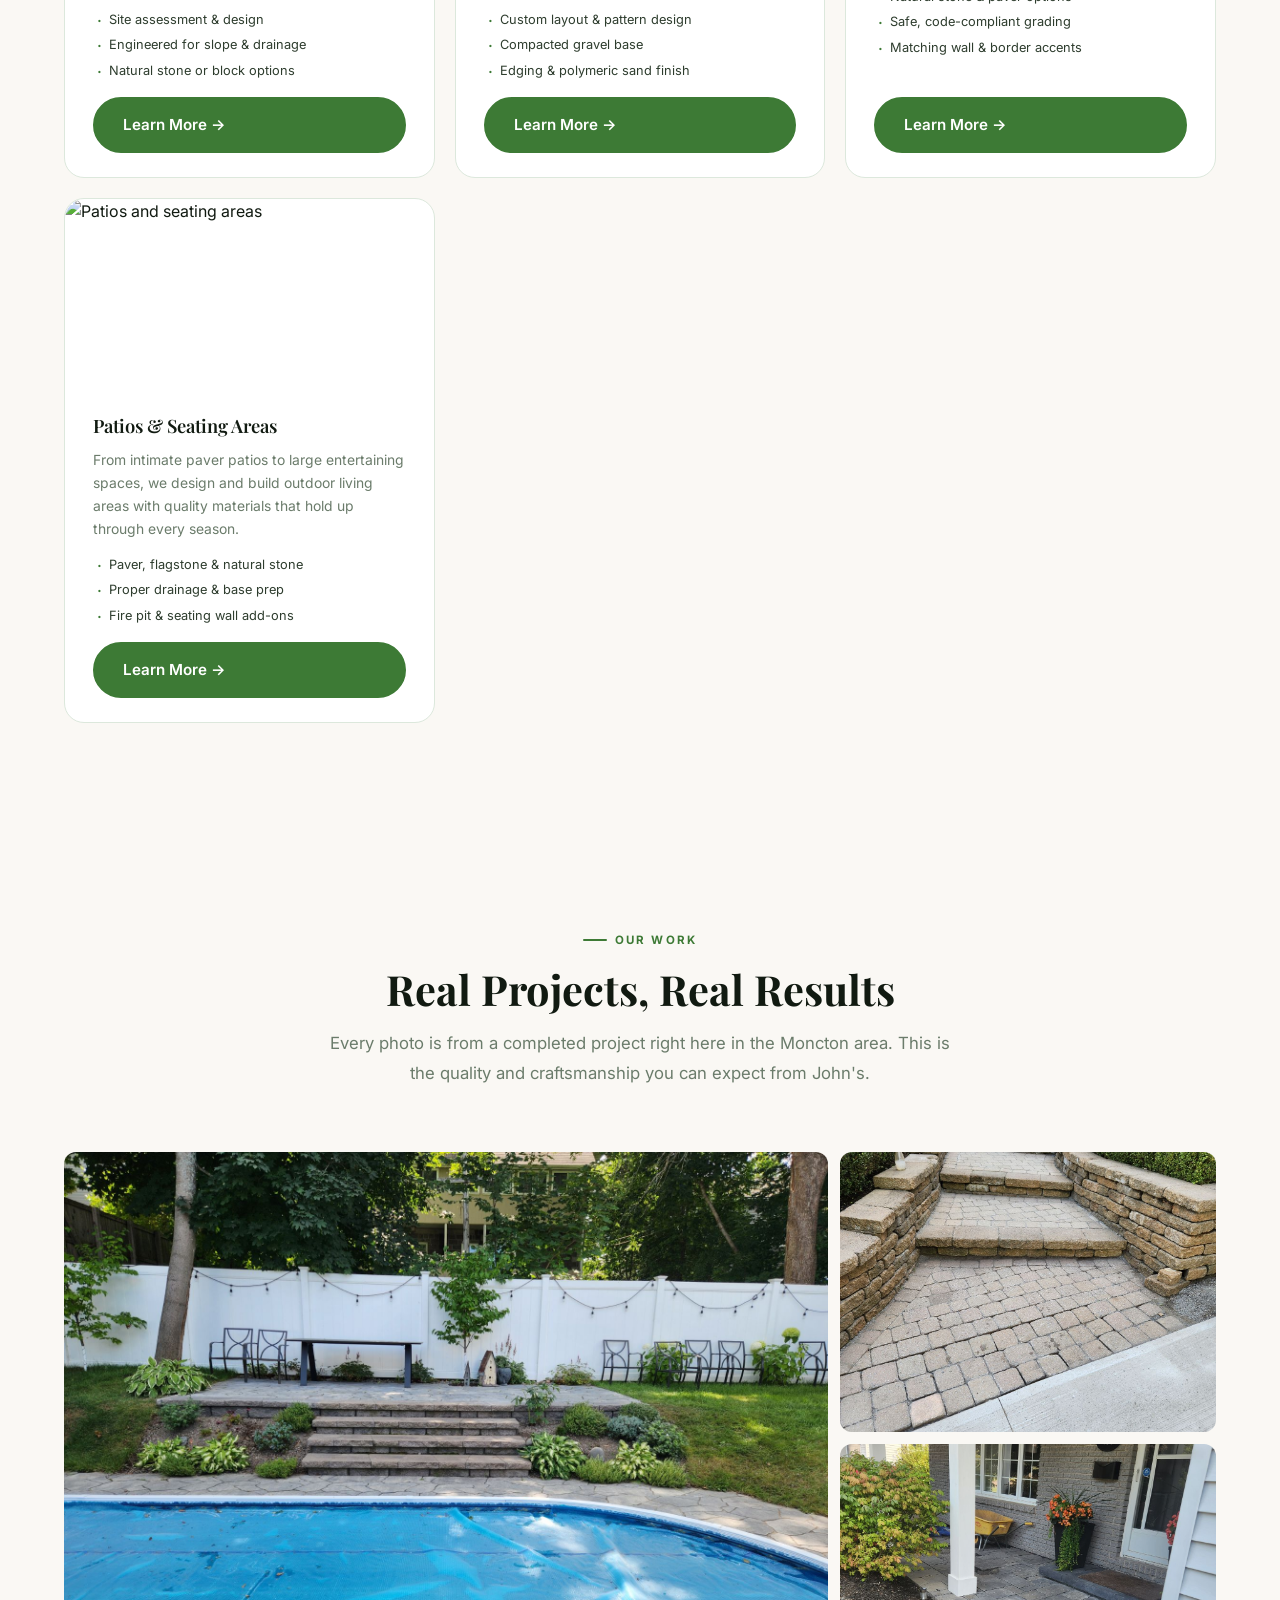
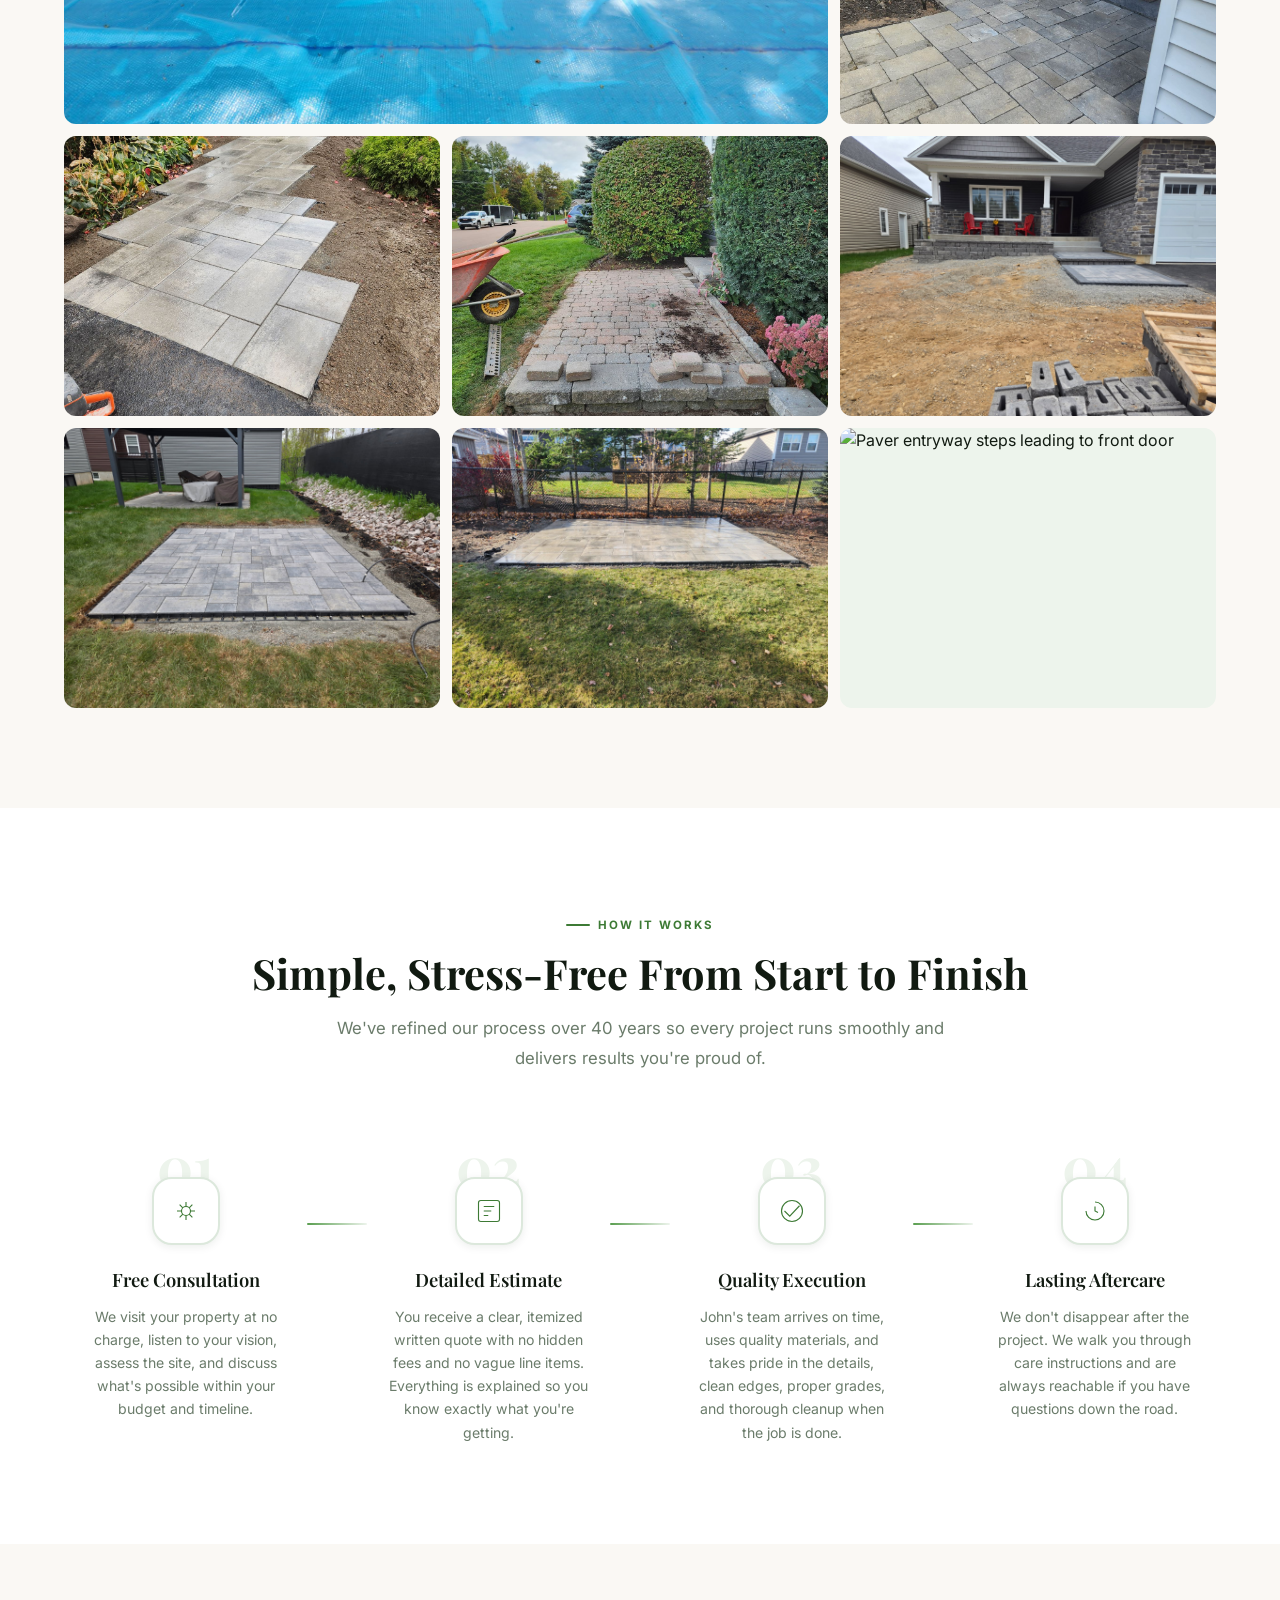
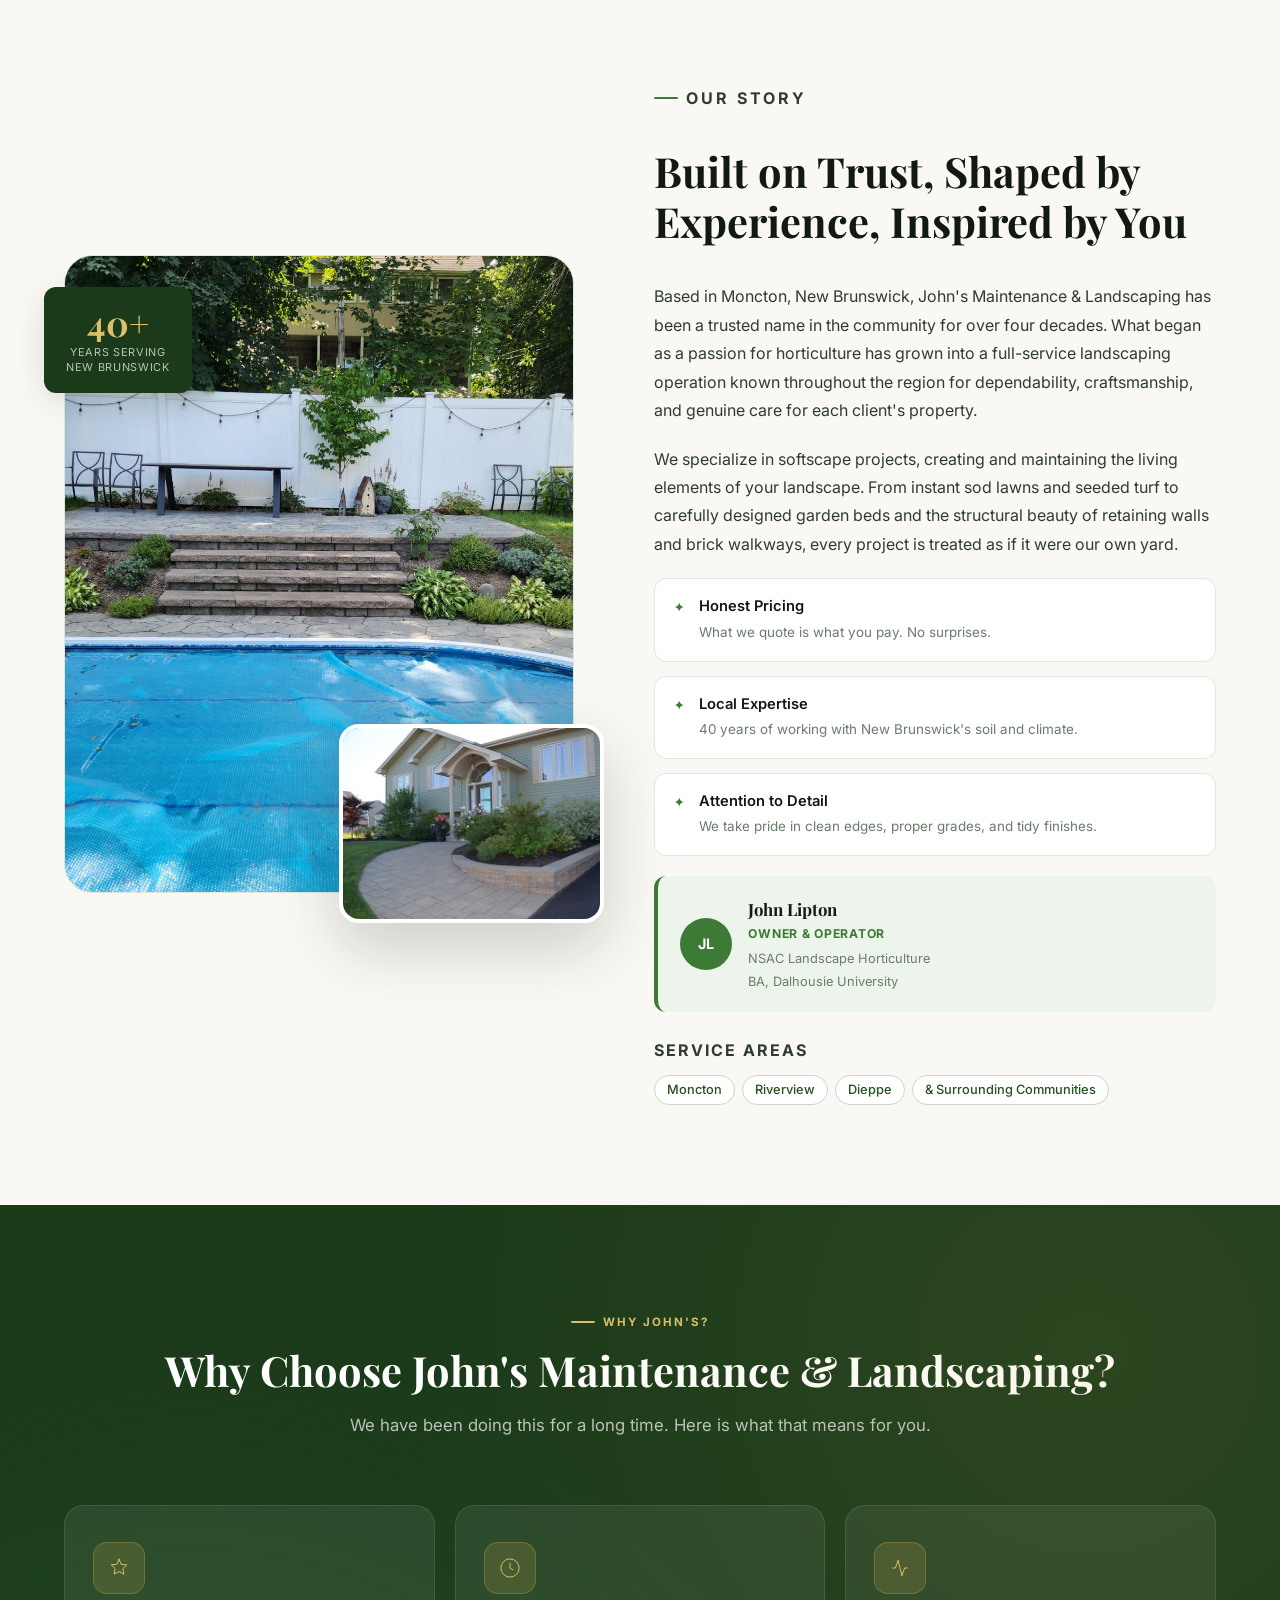
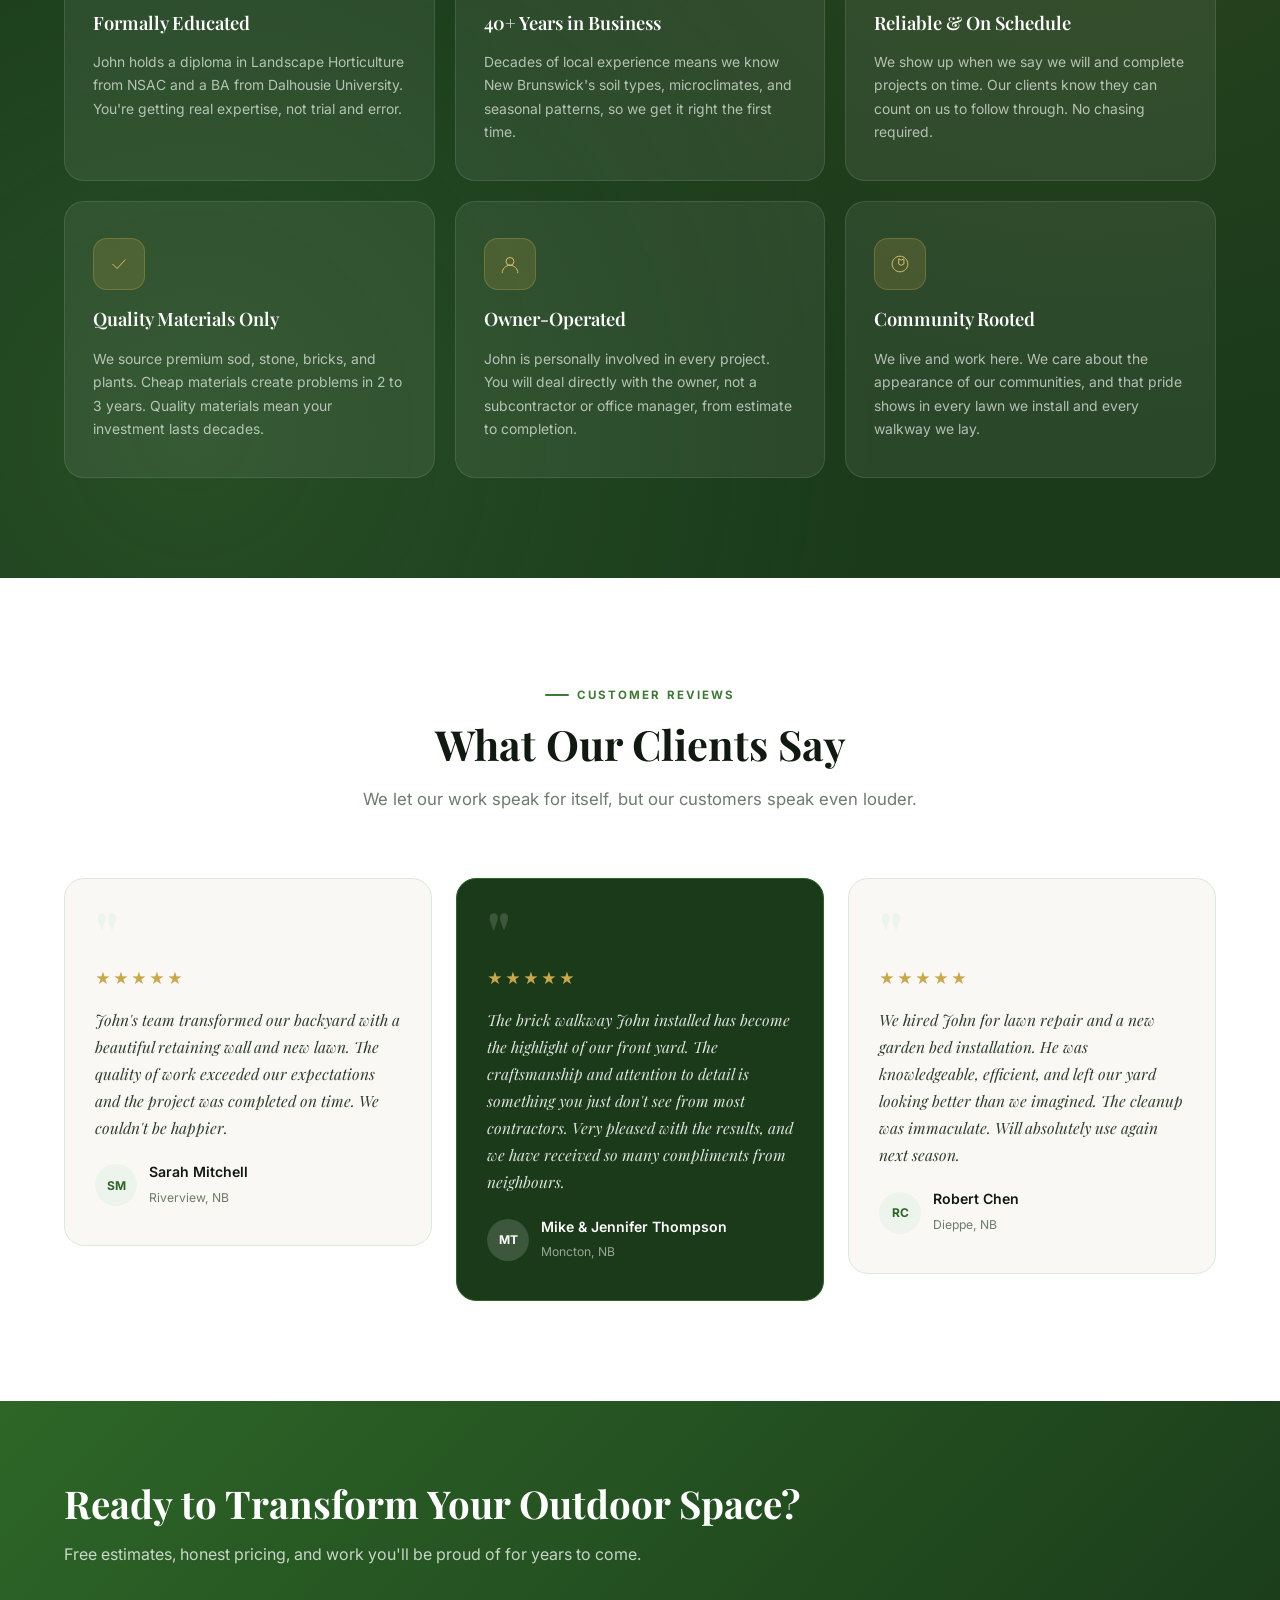
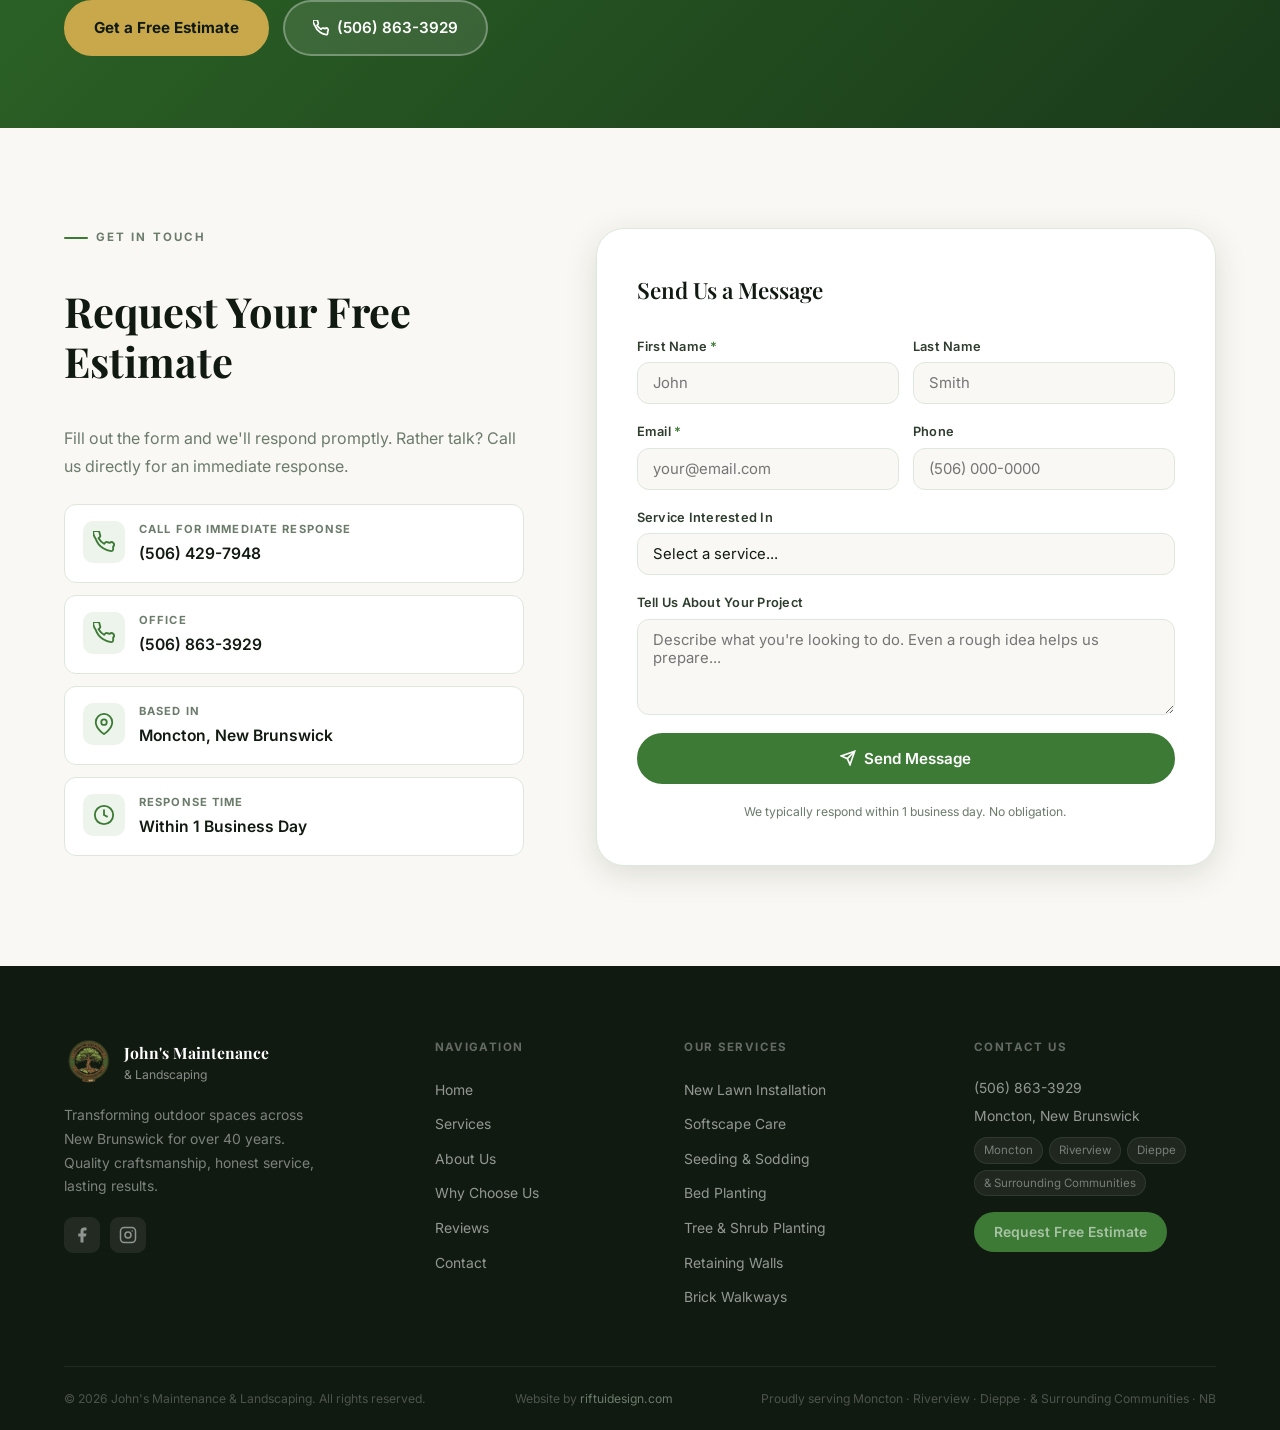
==== commit a07ac48f: "Add Hardscape featured card, Softscape section label, fix bullet capitalization Co-Authored-By: Clau" ====
--- a/index.html
+++ b/index.html
@@ -211,7 +211,7 @@
             <h3>Softscape Care Services</h3>
             <p>Maintaining a beautiful landscape takes ongoing attention. Our softscape care program keeps your lawn, garden beds, shrubs, and plantings healthy and looking their best from spring through fall, so you can enjoy your yard without the work.</p>
             <ul class="sfc-list">
-              <li>Garden Refresh/Curb Appeal Upgrades</li>
+              <li>Garden refresh/curb appeal upgrades</li>
               <li>Garden bed upkeep &amp; weeding</li>
               <li>Mulching &amp; edging</li>
               <li>Shrub trimming &amp; shaping</li>
@@ -220,10 +220,31 @@
           </div>
         </div>
 
+        <div class="service-featured-card">
+          <div class="sfc-image">
+            <img src="image0000.JPG" alt="Hardscape construction including patio, steps, and retaining walls" />
+          </div>
+          <div class="sfc-body">
+            <h3>Hardscape Construction</h3>
+            <p>From solid retaining walls that tame a sloping yard to elegant brick walkways and custom stone patios, our hardscape work is built to last. Every project starts with proper base preparation and ends with clean, finished details that add real value to your property.</p>
+            <ul class="sfc-list">
+              <li>Retaining walls &amp; slope control</li>
+              <li>Brick &amp; paver walkways</li>
+              <li>Custom steps &amp; entryways</li>
+              <li>Patios &amp; outdoor living areas</li>
+            </ul>
+            <a href="#services" class="btn btn-primary">See Hardscape Services →</a>
+          </div>
+        </div>
+
       </div>
 
       <!-- Service cards grid -->
       <div class="services-grid">
+
+        <div class="service-category-label">
+          <span>Softscape</span>
+        </div>
 
         <div class="service-card">
           <div class="service-card-img"><img src="Professional Lawn Repair Services.avif" alt="Lawn repair" /></div>
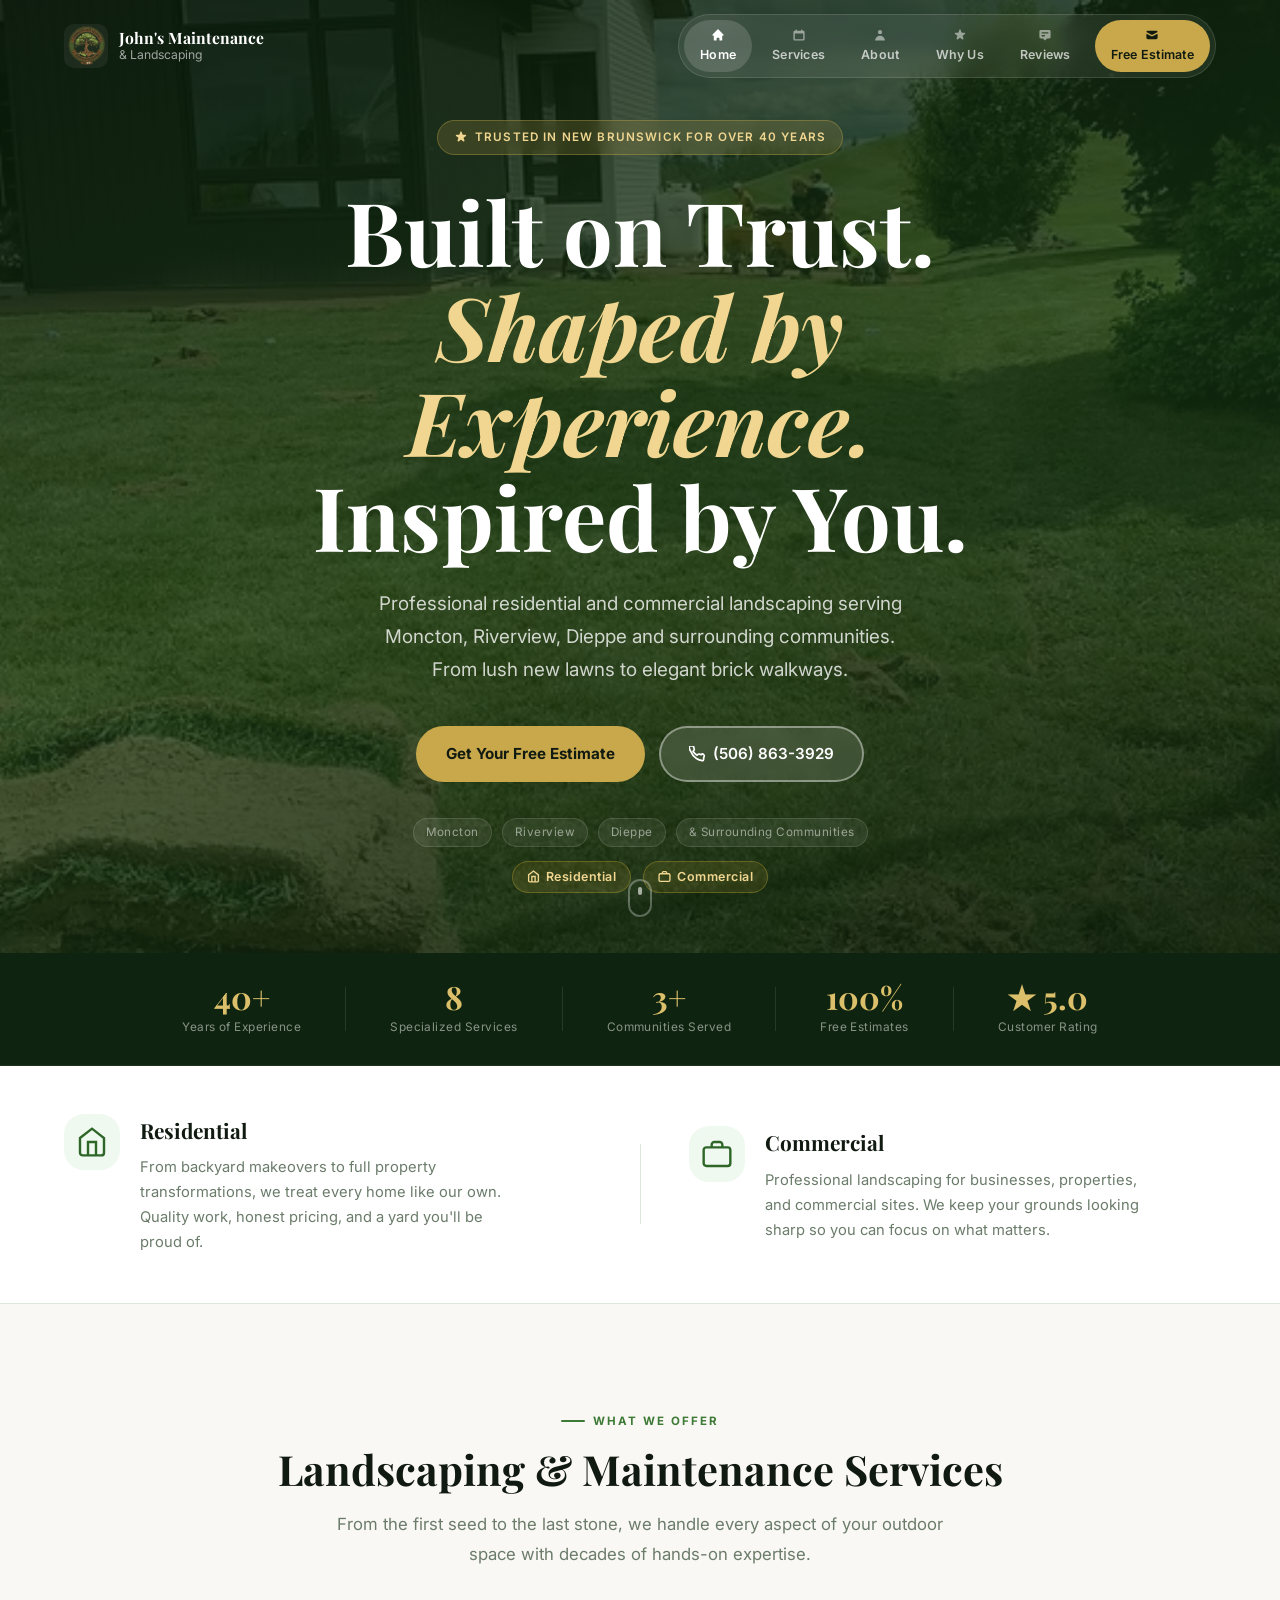
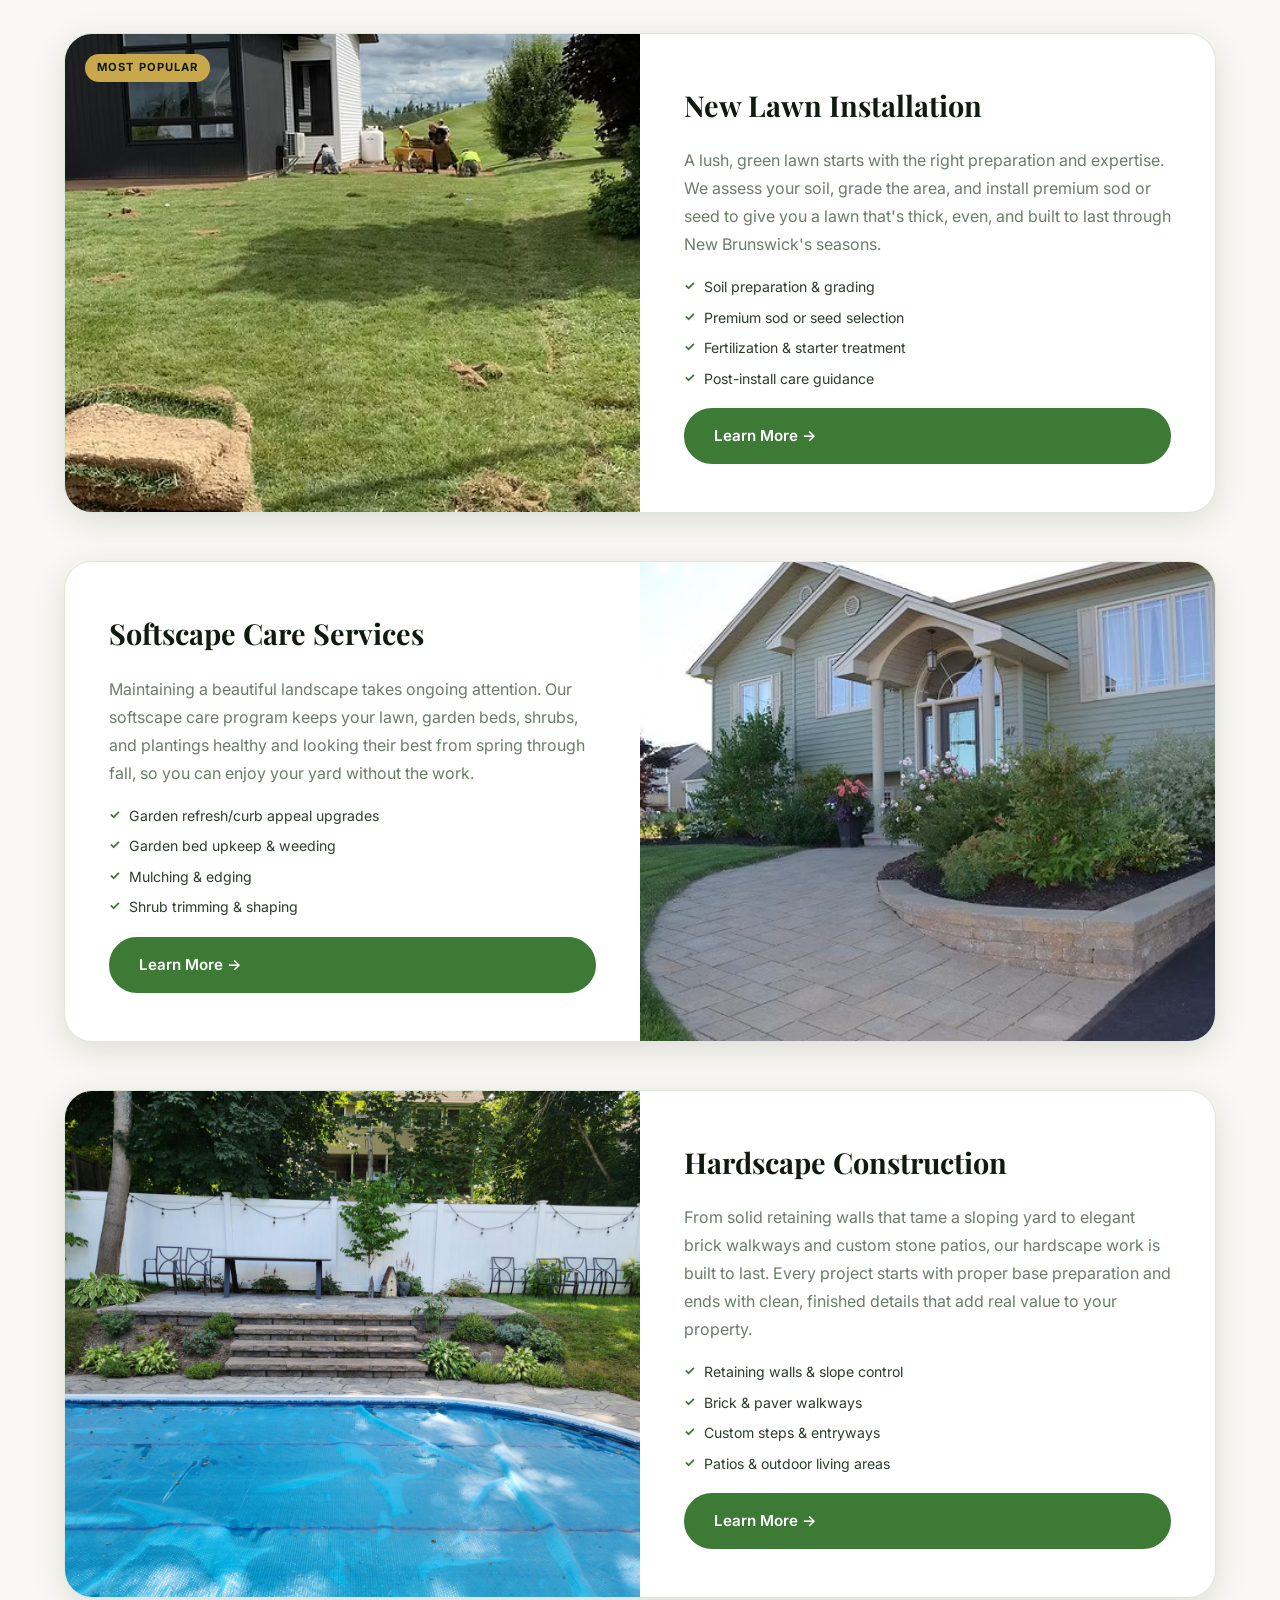
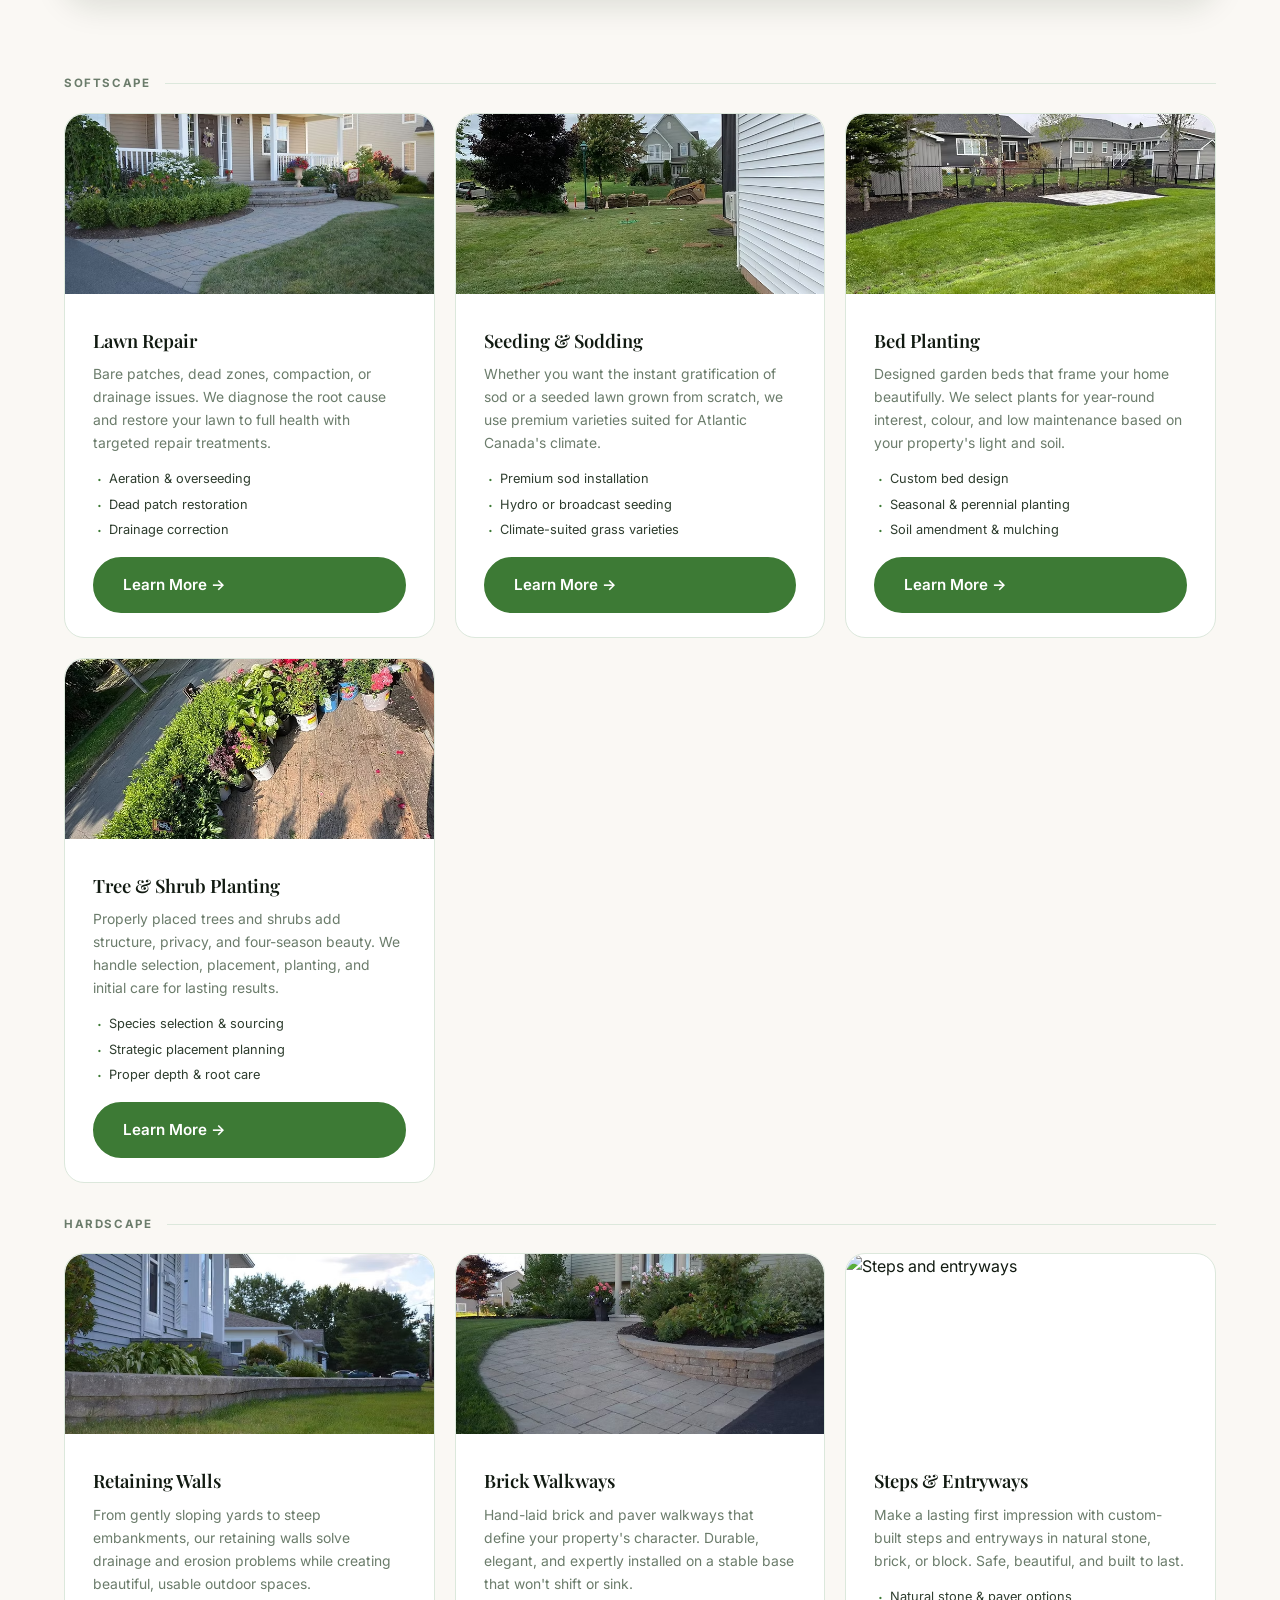
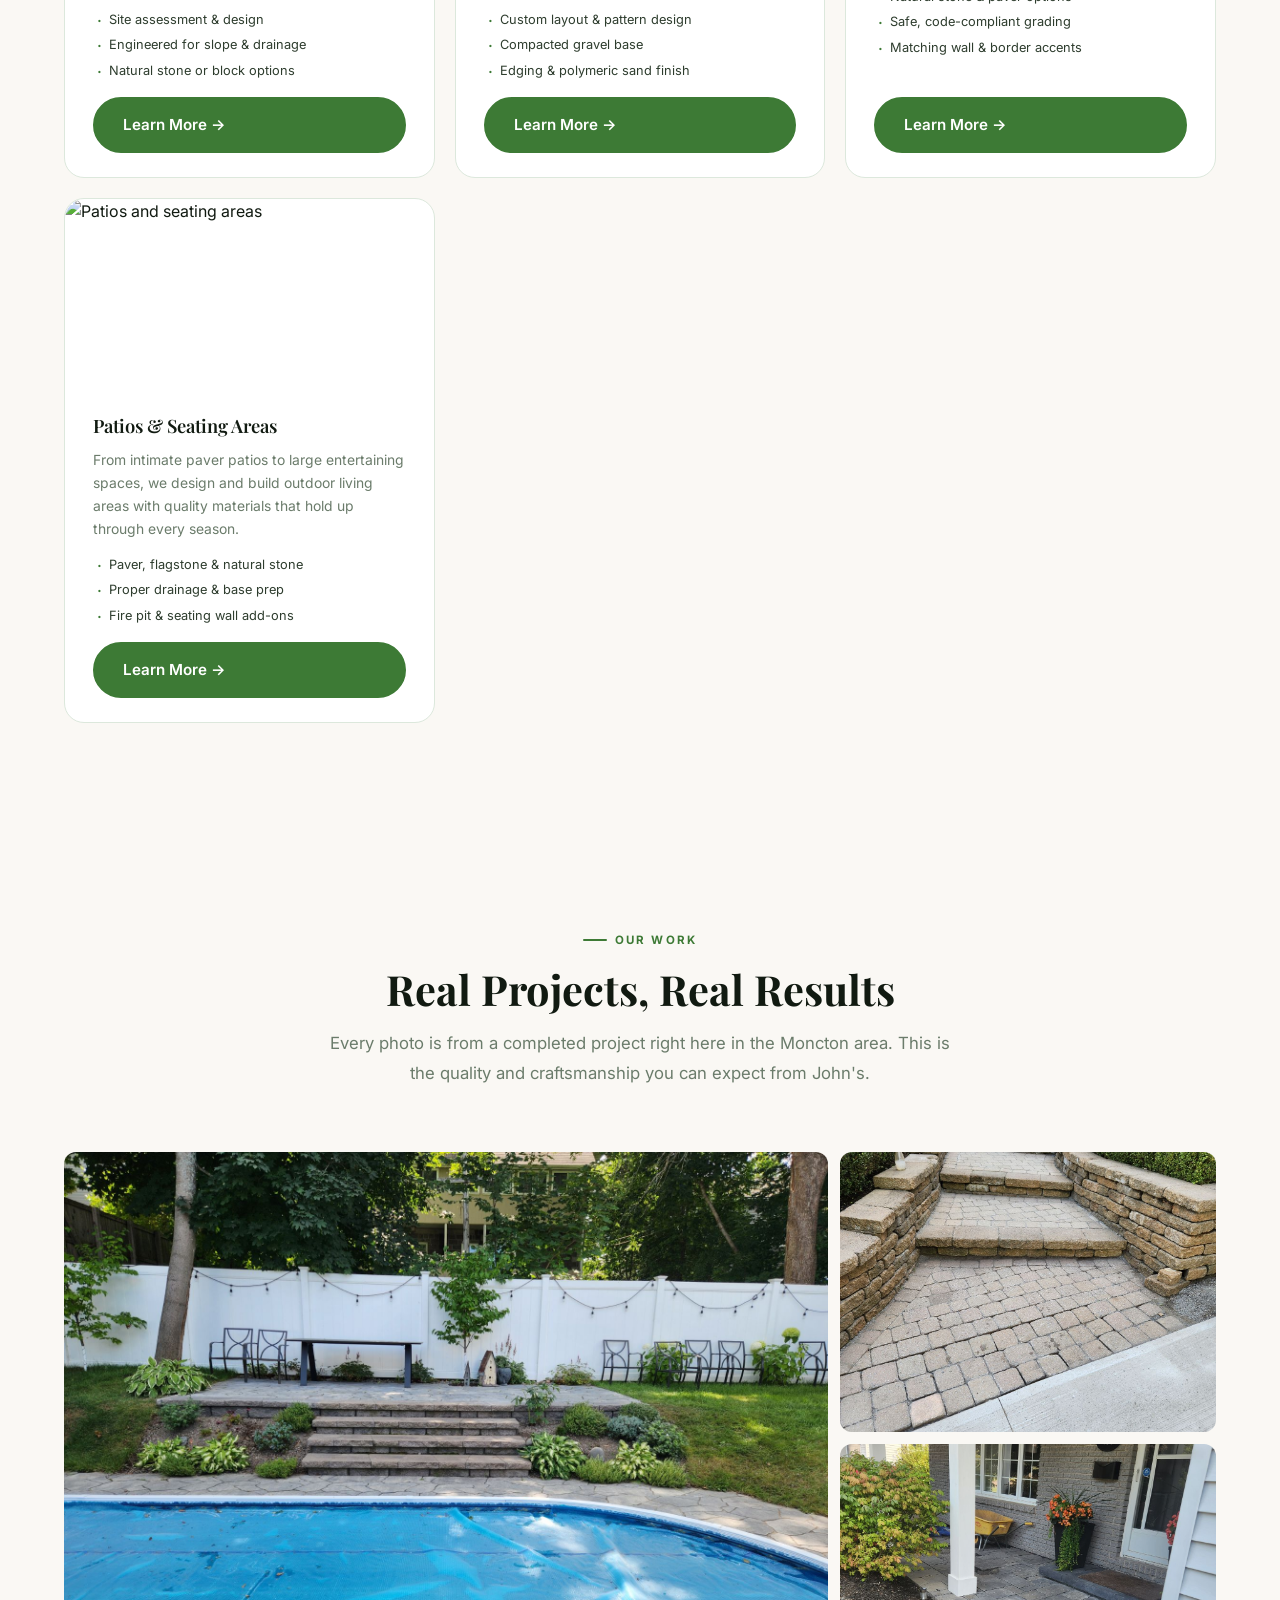
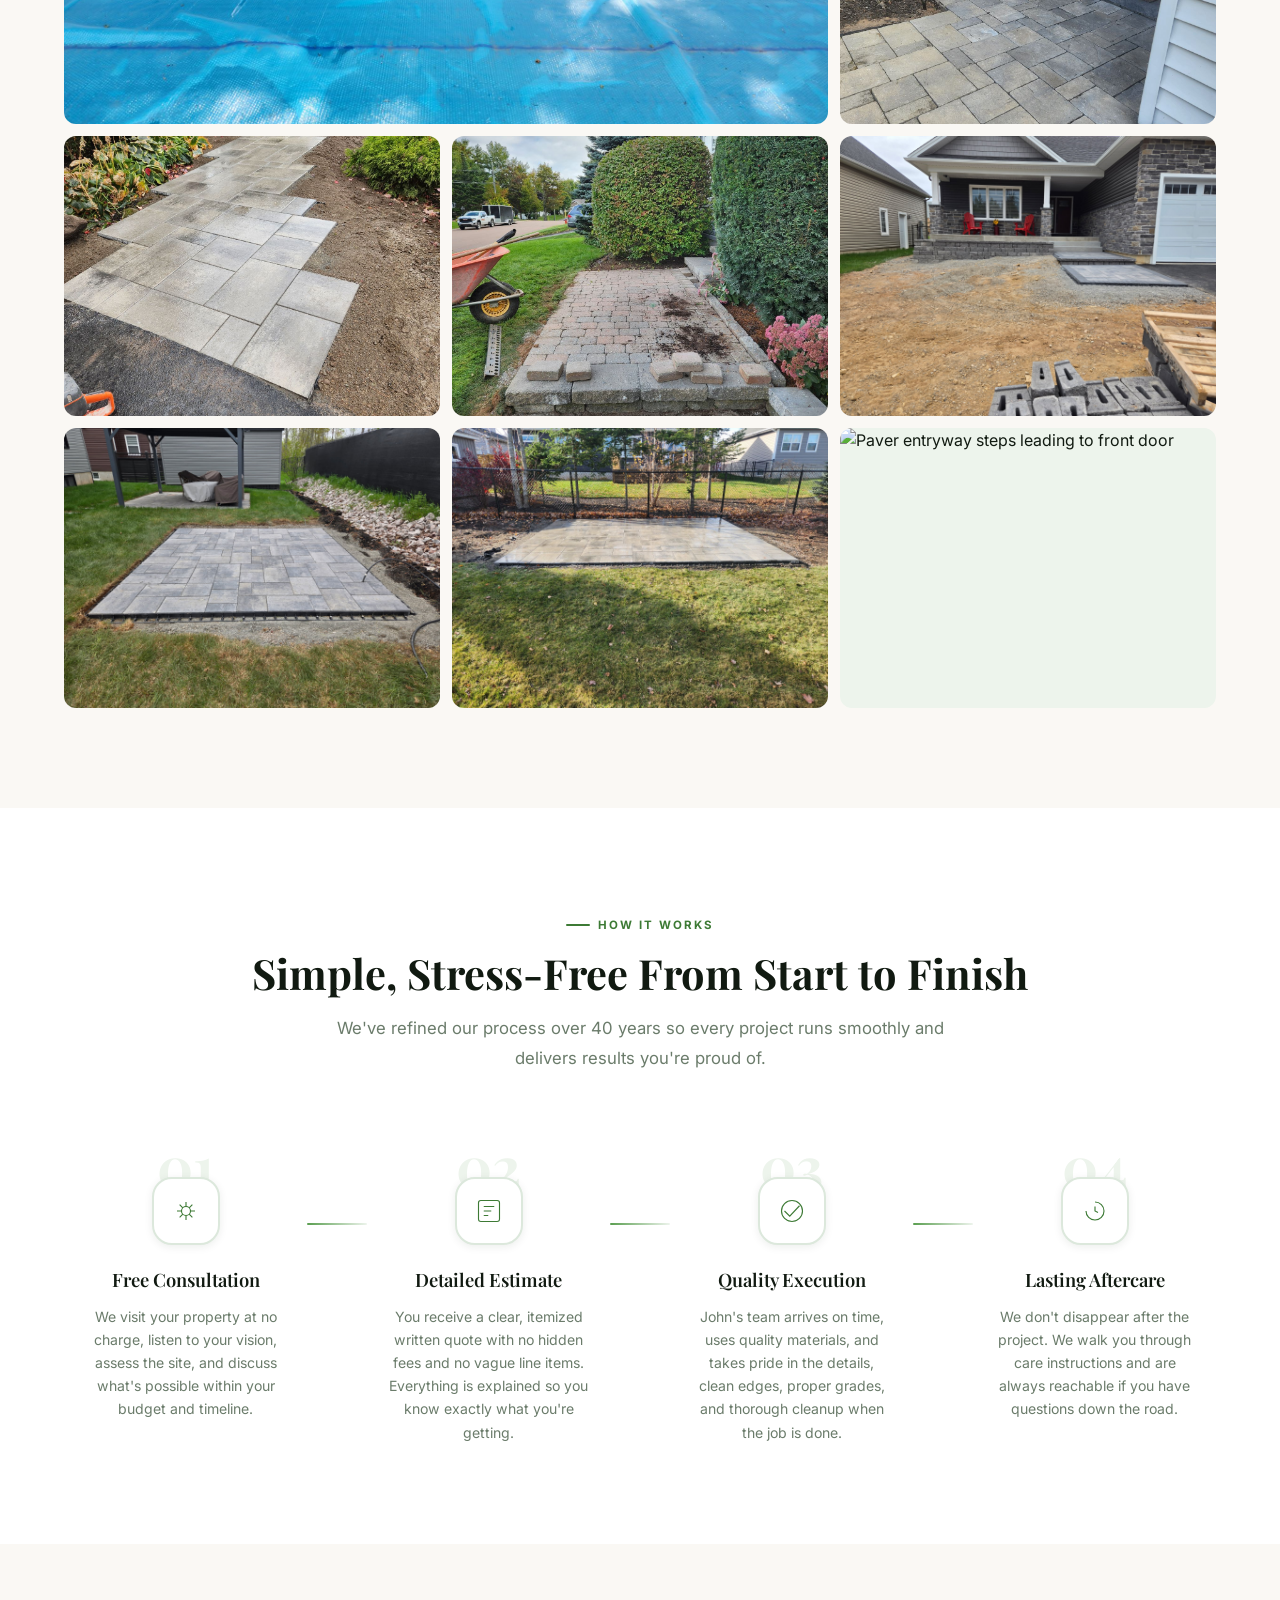
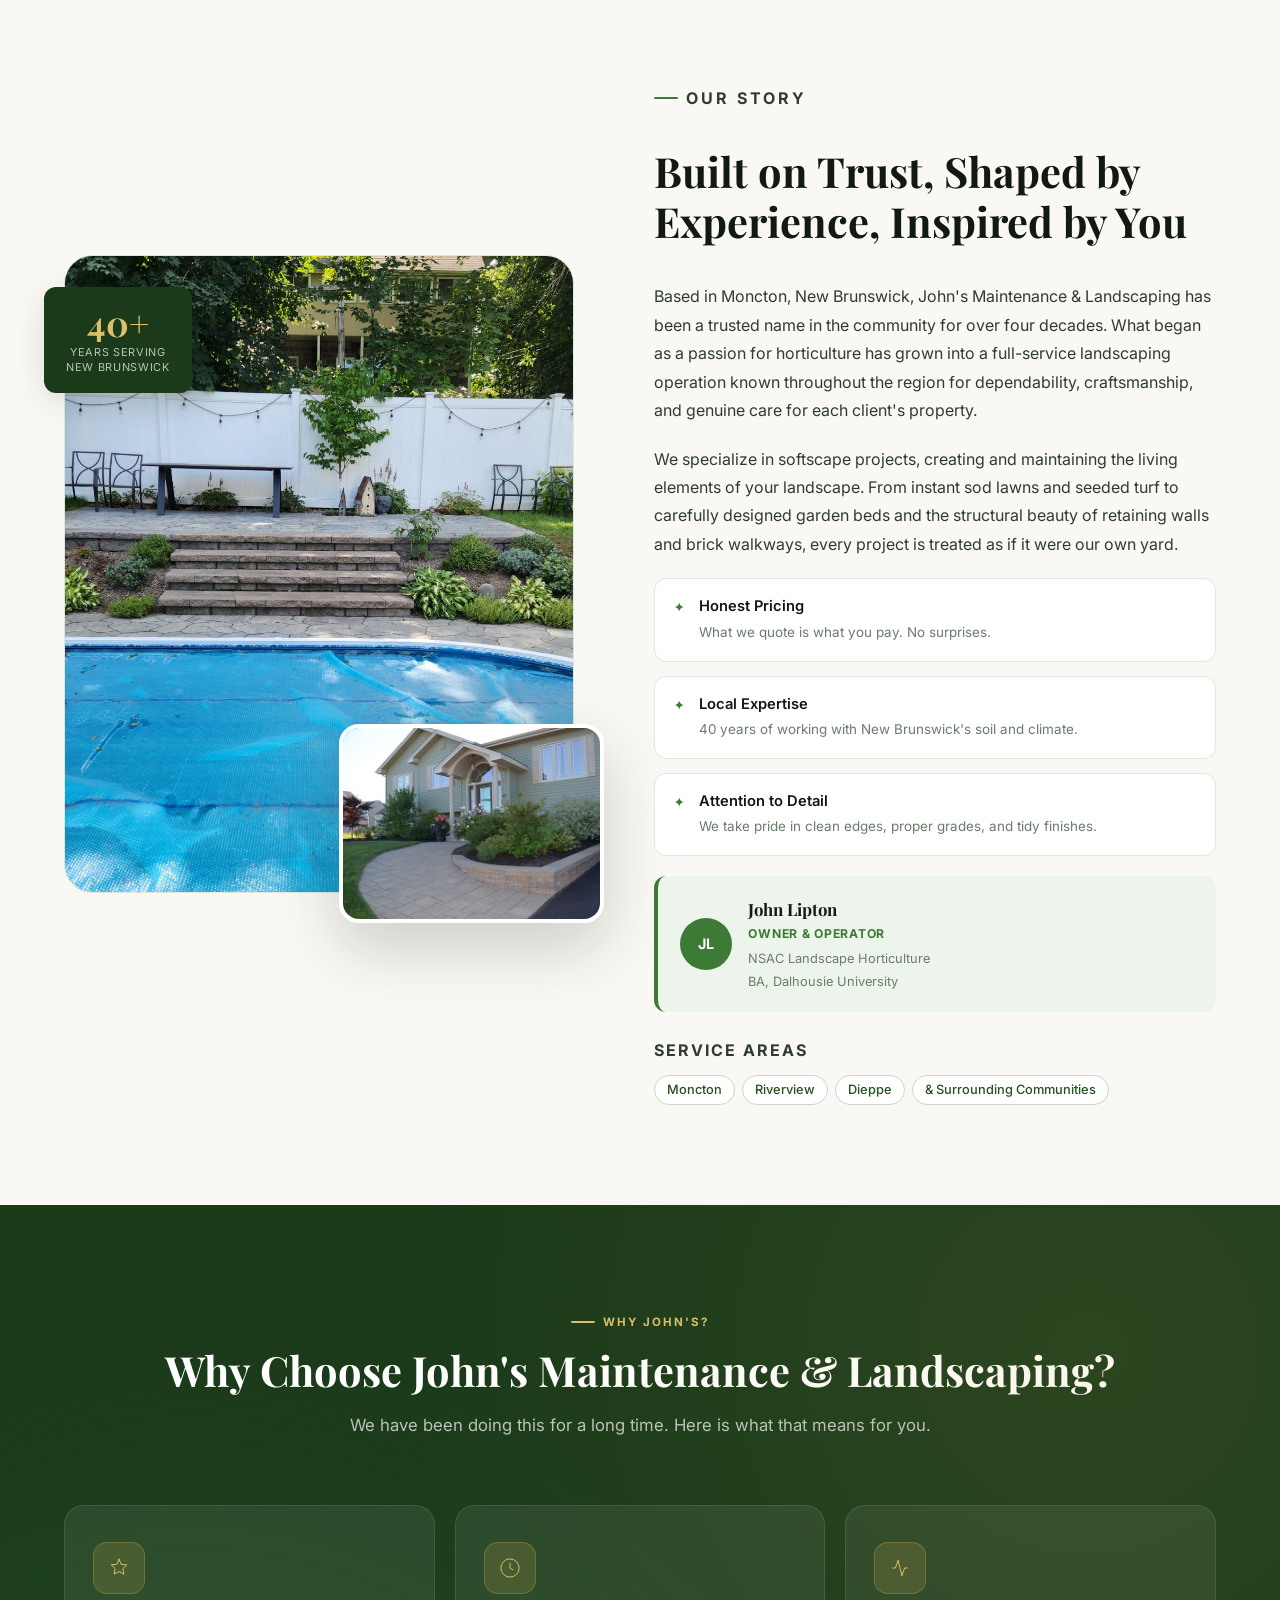
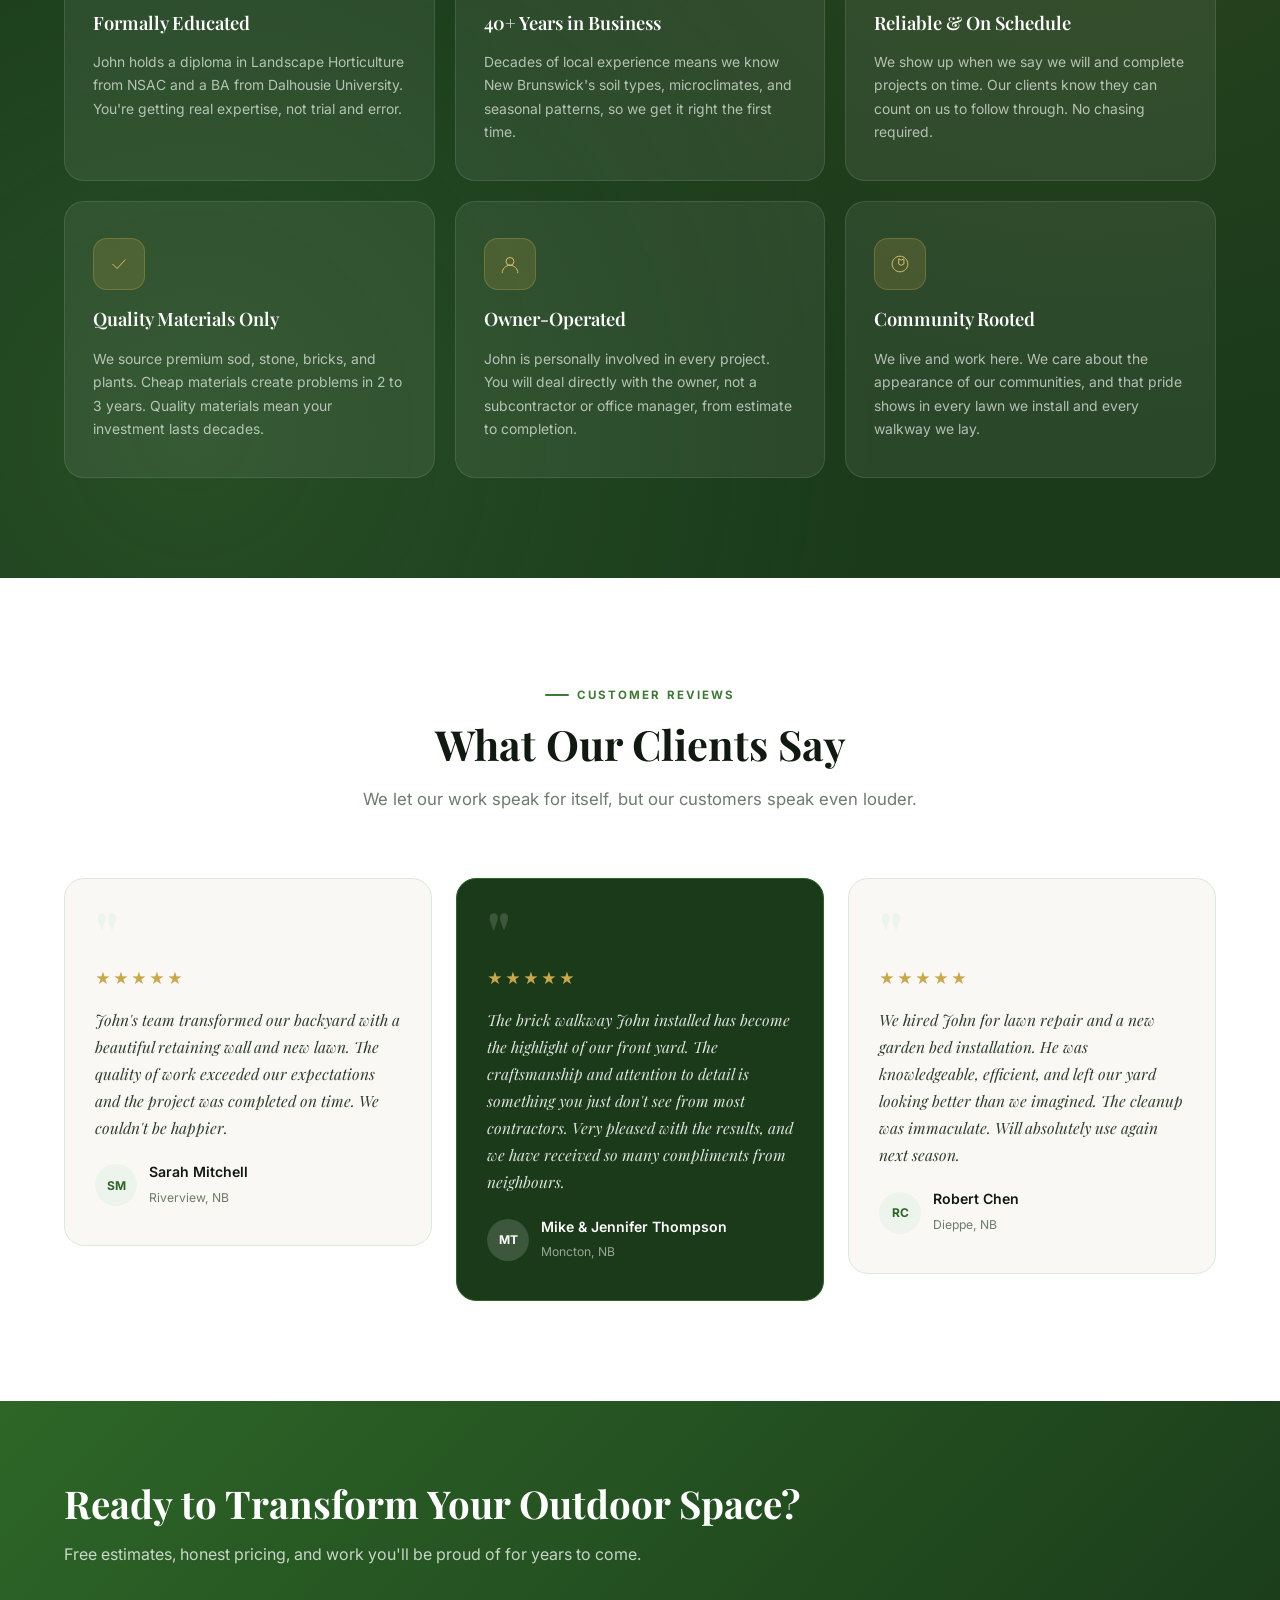
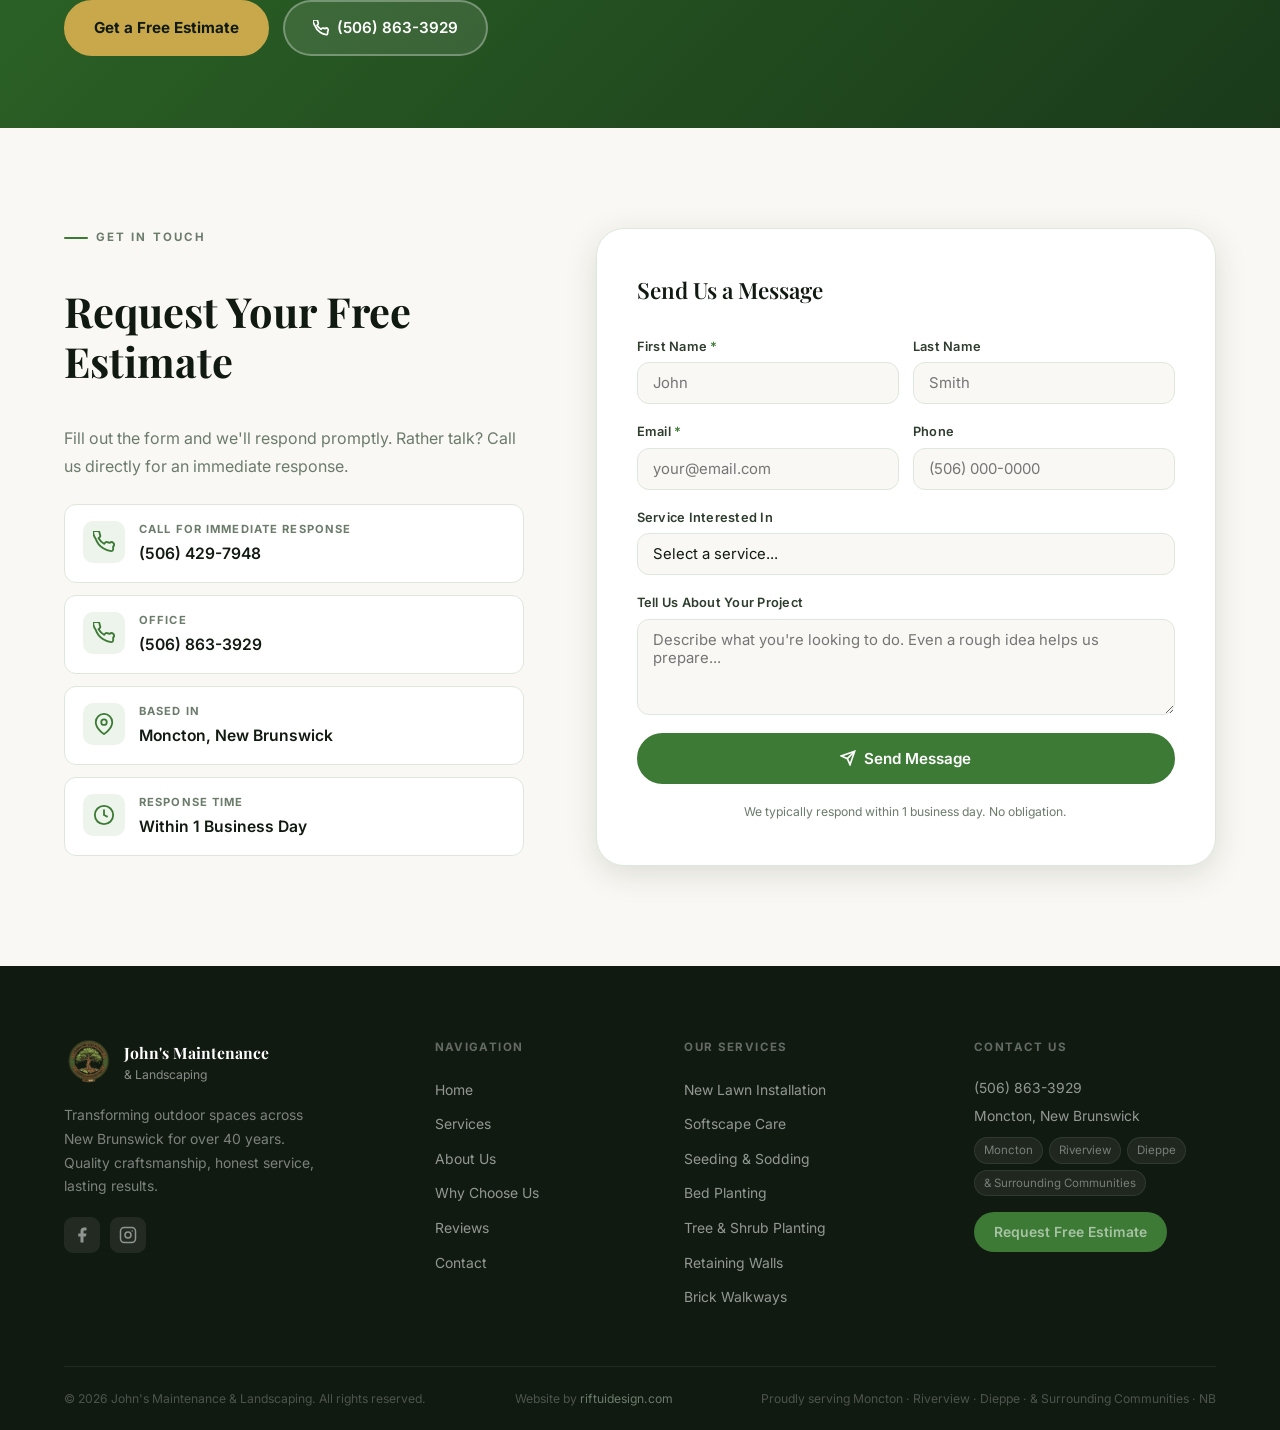
==== commit 070362ef: "Change Hardscape featured card button text to Learn More Co-Authored-By: Claude Sonnet 4.6 <noreply@" ====
--- a/index.html
+++ b/index.html
@@ -233,7 +233,7 @@
               <li>Custom steps &amp; entryways</li>
               <li>Patios &amp; outdoor living areas</li>
             </ul>
-            <a href="#services" class="btn btn-primary">See Hardscape Services →</a>
+            <a href="#services" class="btn btn-primary">Learn More →</a>
           </div>
         </div>
 
